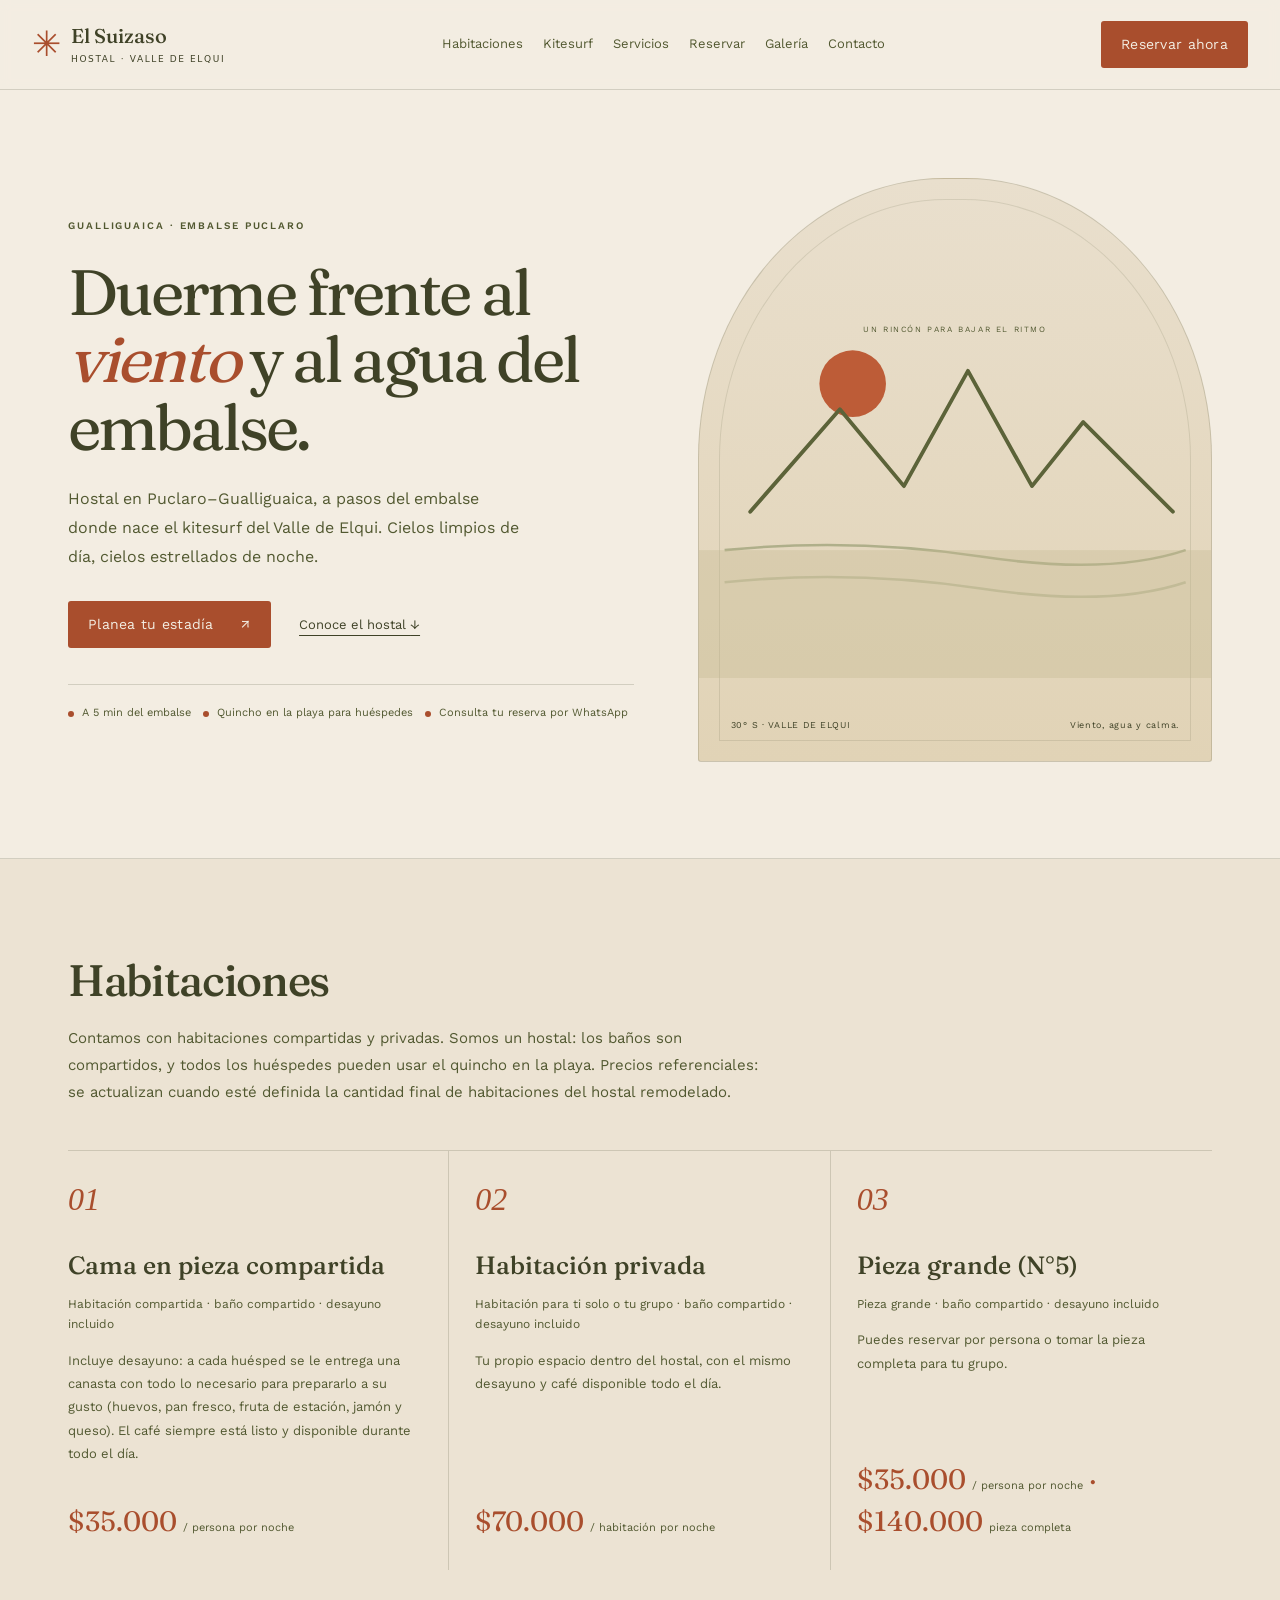
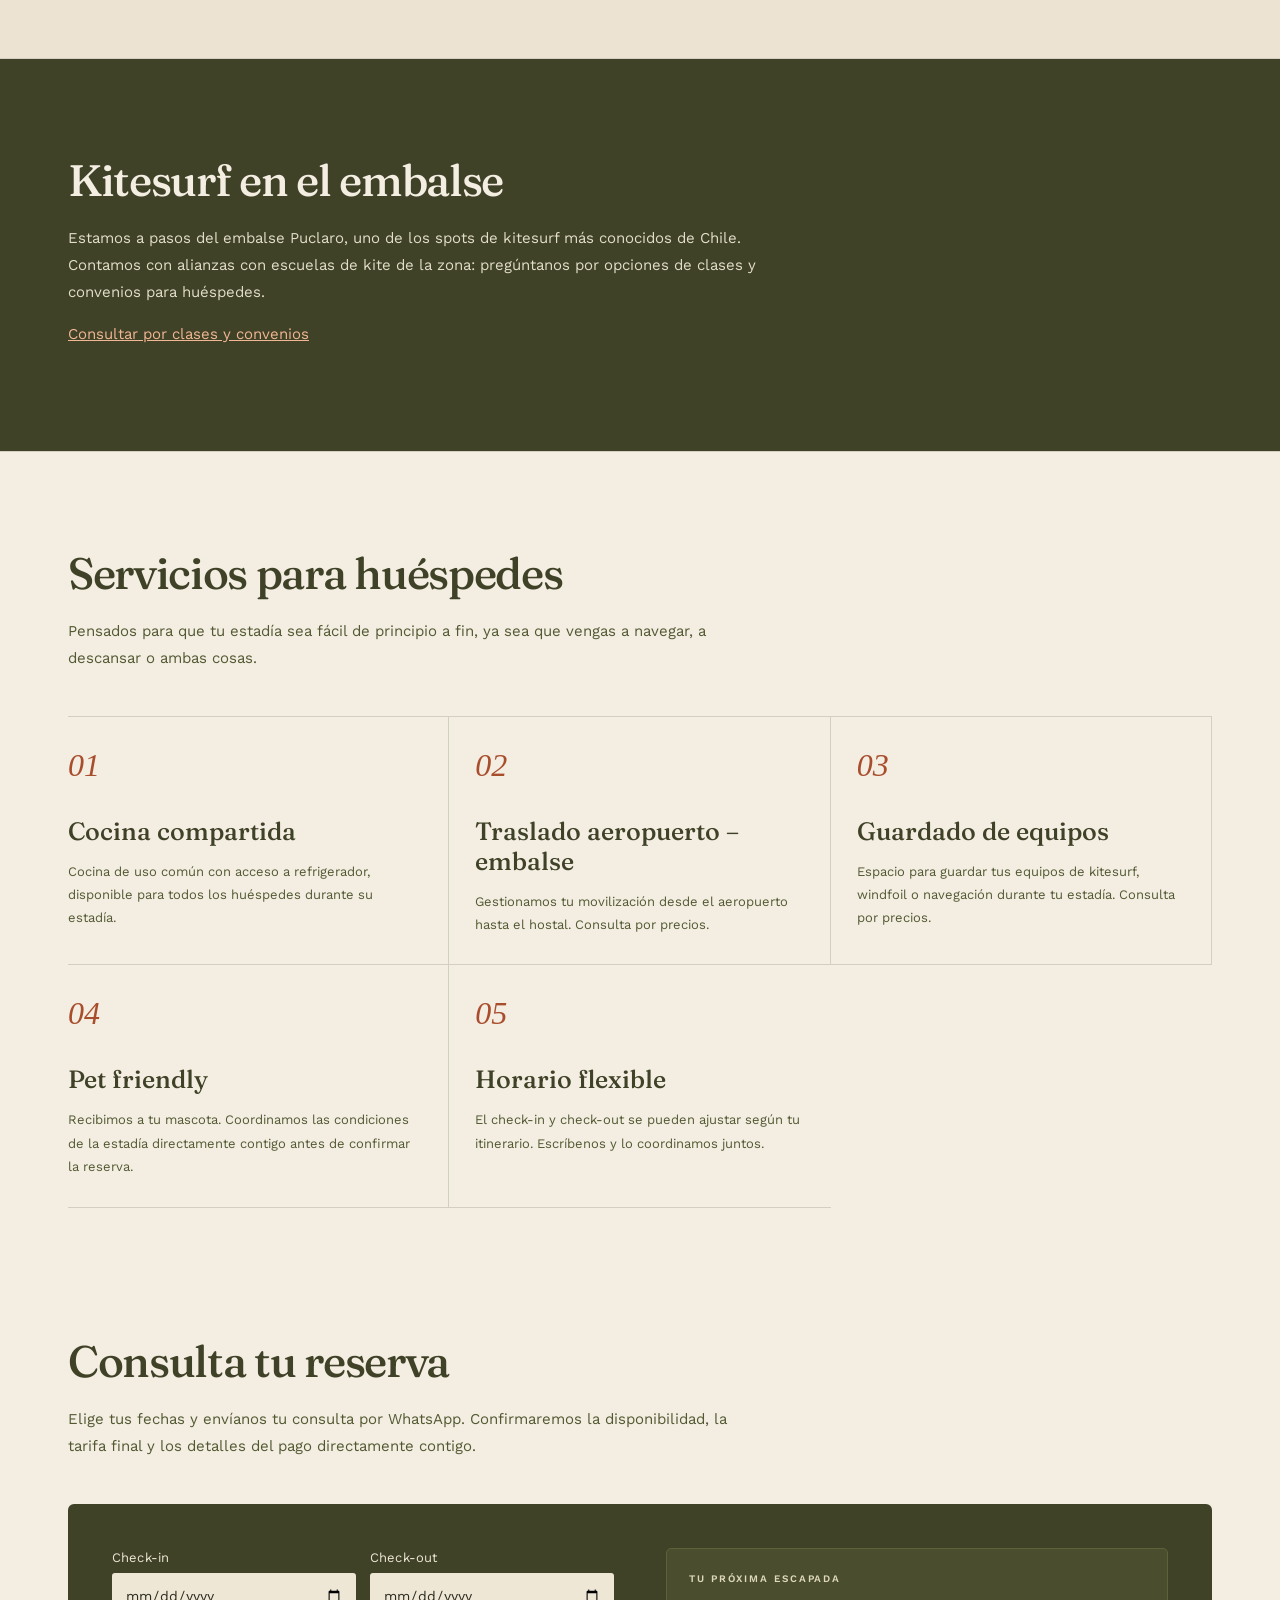
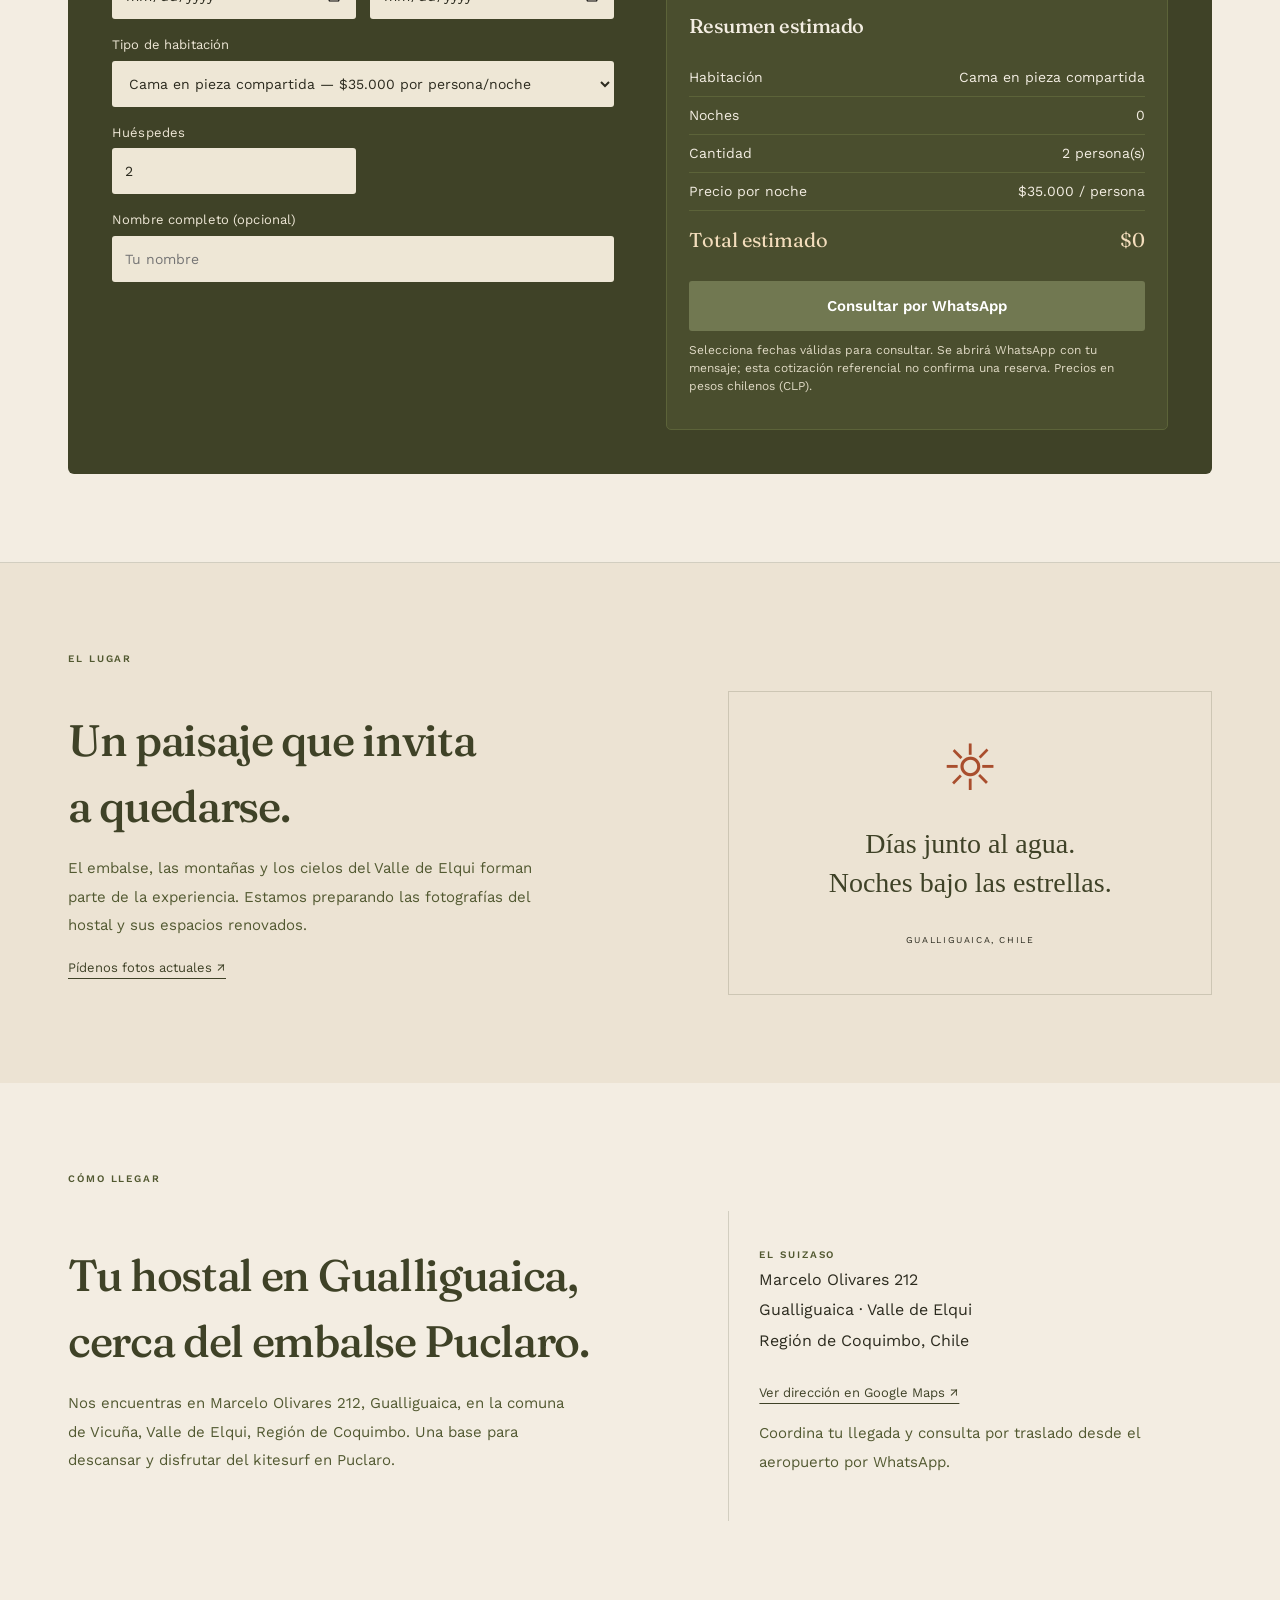
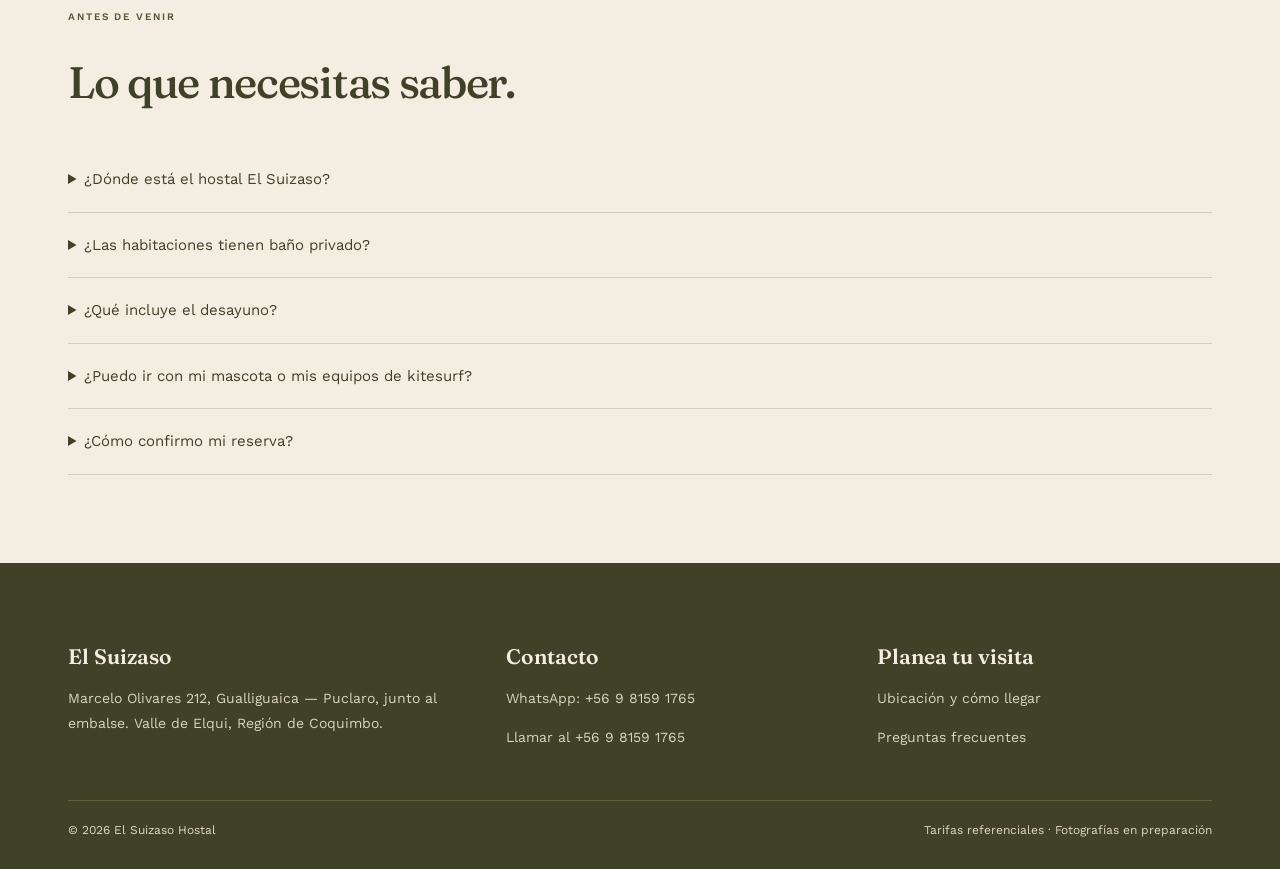
==== index.html @ 76dfd493 "Polish static hostel website with accessible motion, booking validation and local SEO" ====
<!DOCTYPE html>
<html lang="es">
<head>
<meta charset="UTF-8">
<meta name="viewport" content="width=device-width, initial-scale=1.0">
<title>Hostal en Gualliguaica, Puclaro · El Suizaso | Valle de Elqui</title>
<meta name="description" content="El Suizaso: hostal en Gualliguaica, cerca del embalse Puclaro, Valle de Elqui. Habitaciones privadas y compartidas, desayuno y consultas por WhatsApp.">
<meta name="theme-color" content="#3f4227">
<meta name="robots" content="index,follow,max-image-preview:large">
<meta property="og:type" content="website">
<meta property="og:locale" content="es_CL">
<meta property="og:site_name" content="El Suizaso">
<meta property="og:title" content="El Suizaso · Tu pausa junto al Puclaro">
<meta property="og:description" content="Hostal en Gualliguaica, Valle de Elqui. Descanso, desayuno y kitesurf cerca del embalse Puclaro.">
<meta name="twitter:card" content="summary">
<link rel="icon" type="image/svg+xml" href="assets/favicon.svg">
<link rel="preload" href="assets/fraunces-400.woff" as="font" type="font/woff" crossorigin>
<link rel="preload" href="assets/work-sans-400.woff" as="font" type="font/woff" crossorigin>
<link rel="stylesheet" href="assets/styles.css">
<script src="assets/main.js" defer></script>

<script type="application/ld+json">{"@context": "https://schema.org", "@type": "Hostel", "name": "El Suizaso", "description": "Hostal en Gualliguaica, cerca del embalse Puclaro, Valle de Elqui. Habitaciones privadas y compartidas con baños compartidos y desayuno incluido.", "telephone": "+56981591765", "address": {"@type": "PostalAddress", "streetAddress": "Marcelo Olivares 212", "addressLocality": "Gualliguaica, Vicuña", "addressRegion": "Coquimbo", "addressCountry": "CL"}, "petsAllowed": true, "url": "https://el-suizaso.vercel.app/", "@id": "https://el-suizaso.vercel.app/#hostal"}</script>

<!-- DOMAIN-SEO --><link rel="canonical" href="https://el-suizaso.vercel.app/"><meta property="og:url" content="https://el-suizaso.vercel.app/"><!-- /DOMAIN-SEO -->
</head>
<body>
<a class="skip-link" href="#contenido">Saltar al contenido</a>

<header>
  <div class="nav">
    <a class="brand" href="#inicio" aria-label="El Suizaso, inicio">
      <span class="brand-symbol" aria-hidden="true">✳</span><span class="display">El Suizaso<small>HOSTAL · VALLE DE ELQUI</small></span>
    </a>
    <button class="menu-toggle" type="button" aria-expanded="false" aria-controls="menu">Menú <span aria-hidden="true">☰</span></button>
    <nav class="navlinks" id="menu" aria-label="Navegación principal">
      <a href="#habitaciones">Habitaciones</a>
      <a href="#kitesurf">Kitesurf</a>
      <a href="#servicios">Servicios</a>
      <a href="#reservar">Reservar</a>
      <a href="#galeria">Galería</a>
      <a href="#contacto">Contacto</a>
    </nav>
    <a href="#reservar" class="nav-cta">Reservar ahora</a>
  </div>
</header>

<main id="contenido">
<section class="hero" id="inicio">
  <div class="wrap hero-grid">
    <div>
      <p class="eyebrow">GUALLIGUAICA · EMBALSE PUCLARO</p><h1>Duerme frente al <em>viento</em> y al agua del embalse.</h1>
      <p class="lede">Hostal en Puclaro–Gualliguaica, a pasos del embalse donde nace el kitesurf del Valle de Elqui. Cielos limpios de día, cielos estrellados de noche.</p>
      <div class="hero-actions"><a class="nav-cta" href="#reservar">Planea tu estadía <span aria-hidden="true">↗</span></a><a class="text-link" href="#habitaciones">Conoce el hostal <span aria-hidden="true">↓</span></a></div><div class="hero-badges">
        <div class="badge"><span class="dot"></span>A 5 min del embalse</div>
        <div class="badge"><span class="dot"></span>Quincho en la playa para huéspedes</div>
        <div class="badge"><span class="dot"></span>Consulta tu reserva por WhatsApp</div>
      </div>
    </div>
    <div class="hero-art"><span class="art-label">UN RINCÓN PARA BAJAR EL RITMO</span>
      <svg class="lakeSvg" viewBox="0 0 400 300" xmlns="http://www.w3.org/2000/svg" role="img" aria-label="Ilustración del paisaje montañoso y las aguas del embalse Puclaro">
        <circle cx="120" cy="70" r="26" fill="#bd5c37"/>
        <path d="M40 170 L110 90 L160 150 L210 60 L260 150 L300 100 L370 170" stroke="#5c6339" stroke-width="3" fill="none" stroke-linejoin="round" stroke-linecap="round"/>
        <path d="M20 200 Q120 190 220 205 T380 200" stroke="#8d9468" stroke-width="2" fill="none" opacity="0.6"/>
        <path d="M20 225 Q120 215 220 230 T380 225" stroke="#8d9468" stroke-width="2" fill="none" opacity="0.4"/>
        <rect x="0" y="200" width="400" height="100" fill="#c3b78f" opacity="0.35"/>
      </svg>
      <div class="landscape-caption"><span>30° S · VALLE DE ELQUI</span><span>Viento, agua y calma.</span></div>
    </div>
  </div>
</section>

<hr class="divider">

<section class="rooms" id="habitaciones">
  <div class="wrap">
    <div class="section-head">
      <h2>Habitaciones</h2>
      <p>Contamos con habitaciones compartidas y privadas. Somos un hostal: los baños son compartidos, y todos los huéspedes pueden usar el quincho en la playa. Precios referenciales: se actualizan cuando esté definida la cantidad final de habitaciones del hostal remodelado.</p>
    </div>
  </div>
  <div class="wrap"><div class="room-list">
    <div class="room-card">
      <div class="card-number" aria-hidden="true">01</div>
      <h3>Cama en pieza compartida</h3>
      <div class="room-meta">Habitación compartida · baño compartido · desayuno incluido</div>
      <p style="font-size:13px; color:var(--olive-2); margin:0;">Incluye desayuno: a cada huésped se le entrega una canasta con todo lo necesario para prepararlo a su gusto (huevos, pan fresco, fruta de estación, jamón y queso). El café siempre está listo y disponible durante todo el día.</p>
      <div class="room-price">$35.000 <span>/ persona por noche</span></div>
    </div>
    <div class="room-card">
      <div class="card-number" aria-hidden="true">02</div>
      <h3>Habitación privada</h3>
      <div class="room-meta">Habitación para ti solo o tu grupo · baño compartido · desayuno incluido</div>
      <p style="font-size:13px; color:var(--olive-2); margin:0;">Tu propio espacio dentro del hostal, con el mismo desayuno y café disponible todo el día.</p>
      <div class="room-price">$70.000 <span>/ habitación por noche</span></div>
    </div>
    <div class="room-card">
      <div class="card-number" aria-hidden="true">03</div>
      <h3>Pieza grande (N°5)</h3>
      <div class="room-meta">Pieza grande · baño compartido · desayuno incluido</div>
      <p style="font-size:13px; color:var(--olive-2); margin:0;">Puedes reservar por persona o tomar la pieza completa para tu grupo.</p>
      <div class="room-price">$35.000 <span>/ persona por noche</span> · $140.000 <span>pieza completa</span></div>
    </div>
  </div>
</div></section>

<hr class="divider">

<section id="kitesurf" style="background:var(--cream-2);">
  <div class="wrap">
    <div class="section-head">
      <h2>Kitesurf en el embalse</h2>
      <p>Estamos a pasos del embalse Puclaro, uno de los spots de kitesurf más conocidos de Chile. Contamos con alianzas con escuelas de kite de la zona: pregúntanos por opciones de clases y convenios para huéspedes.</p>
      <p><a href="https://wa.me/56981591765?text=Hola%2C%20quisiera%20consultar%20por%20clases%20de%20kite%20y%20convenios." target="_blank" rel="noopener" style="color:var(--terracotta); text-decoration:underline;">Consultar por clases y convenios</a></p>
    </div>
  </div>
</section>

<hr class="divider">

<section id="servicios">
  <div class="wrap">
    <div class="section-head">
      <h2>Servicios para huéspedes</h2>
      <p>Pensados para que tu estadía sea fácil de principio a fin, ya sea que vengas a navegar, a descansar o ambas cosas.</p>
    </div>
    <div class="room-list">
      <div class="room-card">
        <div class="card-number" aria-hidden="true">01</div>
        <h3>Cocina compartida</h3>
        <p style="font-size:13px; color:var(--olive-2); margin:0;">Cocina de uso común con acceso a refrigerador, disponible para todos los huéspedes durante su estadía.</p>
      </div>
      <div class="room-card">
        <div class="card-number" aria-hidden="true">02</div>
        <h3>Traslado aeropuerto – embalse</h3>
        <p style="font-size:13px; color:var(--olive-2); margin:0;">Gestionamos tu movilización desde el aeropuerto hasta el hostal. Consulta por precios.</p>
      </div>
      <div class="room-card">
        <div class="card-number" aria-hidden="true">03</div>
        <h3>Guardado de equipos</h3>
        <p style="font-size:13px; color:var(--olive-2); margin:0;">Espacio para guardar tus equipos de kitesurf, windfoil o navegación durante tu estadía. Consulta por precios.</p>
      </div>
      <div class="room-card">
        <div class="card-number" aria-hidden="true">04</div>
        <h3>Pet friendly</h3>
        <p style="font-size:13px; color:var(--olive-2); margin:0;">Recibimos a tu mascota. Coordinamos las condiciones de la estadía directamente contigo antes de confirmar la reserva.</p>
      </div>
      <div class="room-card">
        <div class="card-number" aria-hidden="true">05</div>
        <h3>Horario flexible</h3>
        <p style="font-size:13px; color:var(--olive-2); margin:0;">El check-in y check-out se pueden ajustar según tu itinerario. Escríbenos y lo coordinamos juntos.</p>
      </div>
    </div>
  </div>
</section>

<section class="booking" id="reservar">
  <div class="wrap">
    <div class="section-head">
      <h2>Consulta tu reserva</h2>
      <p>Elige tus fechas y envíanos tu consulta por WhatsApp. Confirmaremos la disponibilidad, la tarifa final y los detalles del pago directamente contigo.</p>
    </div>

    <noscript><p>Para usar el cotizador activa JavaScript, o <a href="https://wa.me/56981591765">consulta directamente por WhatsApp</a>.</p></noscript>
    <form class="booking-panel" id="booking-form">
      <div>
        <div class="field-row">
          <div class="field-group">
            <label for="checkin">Check-in</label>
            <input type="date" id="checkin" required>
          </div>
          <div class="field-group">
            <label for="checkout">Check-out</label>
            <input type="date" id="checkout" required>
          </div>
        </div>

        <div class="field-group">
          <label for="roomtype">Tipo de habitación</label>
          <select id="roomtype">
            <option value="35000" data-name="Cama en pieza compartida" data-mode="person">Cama en pieza compartida — $35.000 por persona/noche</option>
            <option value="70000" data-name="Habitación privada" data-mode="room" data-multi="true">Habitación privada — $70.000 por habitación/noche</option>
            <option value="35000" data-name="Pieza grande N°5 (por persona)" data-mode="person">Pieza grande N°5 — $35.000 por persona/noche</option>
            <option value="140000" data-name="Pieza grande N°5 (pieza completa)" data-mode="room">Pieza grande N°5 — $140.000 pieza completa/noche</option>
          </select>
        </div>

        <div class="field-row">
          <div class="field-group">
            <label for="guests">Huéspedes</label>
            <input type="number" id="guests" required step="1" max="100" min="1" value="2">
          </div>
          <div class="field-group" id="roomsWrap">
            <label for="rooms">N° de habitaciones</label>
            <input type="number" id="rooms" required step="1" max="100" min="1" value="1">
          </div>
        </div>

        <div class="field-group">
          <label for="name">Nombre completo (opcional)</label>
          <input type="text" id="name" autocomplete="name" maxlength="100" placeholder="Tu nombre">
        </div>
      </div>

      <div class="summary" id="summary"><p class="eyebrow">TU PRÓXIMA ESCAPADA</p>
        <div class="section-head" style="margin-bottom:18px;">
          <h2 style="font-size:20px;">Resumen estimado</h2>
        </div>
        <div class="summary-row"><span>Habitación</span><span id="sum-room">Doble</span></div>
        <div class="summary-row"><span>Noches</span><span id="sum-nights">0</span></div>
        <div class="summary-row"><span>Cantidad</span><span id="sum-rooms">1</span></div>
        <div class="summary-row"><span>Precio por noche</span><span id="sum-perNight">$35.000</span></div>
        <div class="summary-row total"><span>Total estimado</span><span id="sum-total" aria-live="polite" aria-atomic="true">$0</span></div>
        <button type="submit" class="btn-whatsapp" id="openWhatsapp" disabled>Consultar por WhatsApp</button>
        <p class="note-inline">Selecciona fechas válidas para consultar. Se abrirá WhatsApp con tu mensaje; esta cotización referencial no confirma una reserva. Precios en pesos chilenos (CLP).</p>
      </div>
    </form>
  </div>
</section>

<hr class="divider">

<section id="galeria" class="place-section"><div class="wrap"><p class="eyebrow">EL LUGAR</p><div class="place-layout"><div><h2>Un paisaje que invita<br>a quedarse.</h2><p>El embalse, las montañas y los cielos del Valle de Elqui forman parte de la experiencia. Estamos preparando las fotografías del hostal y sus espacios renovados.</p><a class="text-link" href="https://wa.me/56981591765?text=Hola%2C%20me%20gustar%C3%ADa%20ver%20fotos%20actuales%20del%20hostal." target="_blank" rel="noopener noreferrer">Pídenos fotos actuales ↗</a></div><div class="place-note"><span aria-hidden="true">☼</span><p>Días junto al agua.<br>Noches bajo las estrellas.</p><small>GUALLIGUAICA, CHILE</small></div></div></div></section>
<section id="ubicacion" class="location"><div class="wrap"><p class="eyebrow">CÓMO LLEGAR</p><div class="place-layout"><div><h2>Tu hostal en Gualliguaica,<br>cerca del embalse Puclaro.</h2><p>Nos encuentras en Marcelo Olivares 212, Gualliguaica, en la comuna de Vicuña, Valle de Elqui, Región de Coquimbo. Una base para descansar y disfrutar del kitesurf en Puclaro.</p></div><div class="address-card"><span class="eyebrow">EL SUIZASO</span><address>Marcelo Olivares 212<br>Gualliguaica · Valle de Elqui<br>Región de Coquimbo, Chile</address><a class="text-link" href="https://www.google.com/maps/search/?api=1&amp;query=Marcelo+Olivares+212+Gualliguaica+Chile" target="_blank" rel="noopener noreferrer">Ver dirección en Google Maps ↗</a><p>Coordina tu llegada y consulta por traslado desde el aeropuerto por WhatsApp.</p></div></div></div></section>
<section class="faq" id="preguntas"><div class="wrap"><p class="eyebrow">ANTES DE VENIR</p><h2>Lo que necesitas saber.</h2>
<details><summary>¿Dónde está el hostal El Suizaso?</summary><p>En Marcelo Olivares 212, Gualliguaica, cerca del embalse Puclaro, en el Valle de Elqui, Región de Coquimbo, Chile.</p></details>
<details><summary>¿Las habitaciones tienen baño privado?</summary><p>Los baños son compartidos para todas las habitaciones, incluidas las privadas. Puedes elegir una cama en habitación compartida, una habitación privada o la pieza grande para tu grupo.</p></details>
<details><summary>¿Qué incluye el desayuno?</summary><p>Una canasta con huevos, pan fresco, fruta de estación, jamón y queso para prepararlo a tu gusto. El café está disponible durante el día.</p></details>
<details><summary>¿Puedo ir con mi mascota o mis equipos de kitesurf?</summary><p>Recibimos mascotas previa coordinación. También hay espacio para guardar equipos; consulta condiciones y precios antes de confirmar.</p></details>
<details><summary>¿Cómo confirmo mi reserva?</summary><p>Envía tus fechas y el tipo de habitación por WhatsApp. Te confirmaremos disponibilidad, precio final y forma de pago. Los valores de esta página son referenciales.</p></details>
</div></section></main>
<footer id="contacto">
  <div class="wrap">
    <div class="footer-grid">
      <div>
        <h4>El Suizaso</h4>
        <p>Marcelo Olivares 212, Gualliguaica — Puclaro, junto al embalse. Valle de Elqui, Región de Coquimbo.</p>
      </div>
      <div>
        <h4>Contacto</h4>
        <p><a href="https://wa.me/56981591765" target="_blank" rel="noopener">WhatsApp: +56 9 8159 1765</a></p>
        <p><a href="tel:+56981591765">Llamar al +56 9 8159 1765</a></p>
      </div>
      <div>
        <h4>Planea tu visita</h4><p><a href="#ubicacion">Ubicación y cómo llegar</a></p><p><a href="#preguntas">Preguntas frecuentes</a></p>
      </div>
    </div>
    <div class="footer-bottom">
      <span>© 2026 El Suizaso Hostal</span>
      <span>Tarifas referenciales · Fotografías en preparación</span>
    </div>
  </div>
</footer>



</body>
</html>
---- assets/styles.css ----
@font-face{font-family:'Fraunces';font-style:normal;font-weight:400;font-display:swap;src:url('fraunces-400.woff') format('woff')}
@font-face{font-family:'Fraunces';font-style:normal;font-weight:500;font-display:swap;src:url('fraunces-500.woff') format('woff')}
@font-face{font-family:'Fraunces';font-style:normal;font-weight:600;font-display:swap;src:url('fraunces-600.woff') format('woff')}
@font-face{font-family:'Work Sans';font-style:normal;font-weight:400;font-display:swap;src:url('work-sans-400.woff') format('woff')}
@font-face{font-family:'Work Sans';font-style:normal;font-weight:500;font-display:swap;src:url('work-sans-500.woff') format('woff')}
@font-face{font-family:'Work Sans';font-style:normal;font-weight:600;font-display:swap;src:url('work-sans-600.woff') format('woff')}


  :root{
    --cream:#f3ede2;
    --cream-2:#ece3d3;
    --olive:#3f4227;
    --olive-2:#5c6339;
    --sage:#8d9468;
    --terracotta:#bd5c37;
    --terracotta-dark:#9c4a2b;
    --ink:#2c2b1f;
    --line: rgba(63,66,39,0.18);
  }

  *{box-sizing:border-box;}
  html{scroll-behavior:smooth;}
  body{
    margin:0;
    background:var(--cream);
    color:var(--ink);
    font-family:'Work Sans', sans-serif;
    line-height:1.5;
  }
  h1,h2,h3,.display{
    font-family:'Fraunces', serif;
    color:var(--olive);
    margin:0;
    font-weight:500;
  }
  a{color:inherit;}
  img{max-width:100%;display:block;}
  .wrap{max-width:1080px;margin:0 auto;padding:0 28px;}

  /* ---------- HEADER ---------- */
  header{
    position:sticky; top:0; z-index:50;
    background:rgba(243,237,226,0.92);
    backdrop-filter:blur(6px);
    border-bottom:1px solid var(--line);
  }
  .nav{
    display:flex; align-items:center; justify-content:space-between;
    padding:14px 28px; max-width:1080px; margin:0 auto;
  }
  .brand{display:flex; align-items:center; gap:10px; font-family:'Fraunces',serif; font-size:20px; color:var(--olive);}
  .brand img{height:38px; width:auto;}
  .navlinks{display:flex; gap:28px; font-size:15px;}
  .navlinks a{text-decoration:none; color:var(--olive-2); border-bottom:1px solid transparent; padding-bottom:2px; transition:border-color .2s;}
  .navlinks a:hover{border-color:var(--terracotta);}
  .nav-cta{
    background:var(--terracotta); color:var(--cream); padding:10px 18px;
    border-radius:3px; text-decoration:none; font-size:14px; letter-spacing:.02em;
    transition:background .2s;
  }
  .nav-cta:hover{background:var(--terracotta-dark);}
  @media (max-width:720px){ .navlinks{display:none;} }

  /* ---------- HERO ---------- */
  .hero{
    position:relative;
    padding:72px 0 90px;
    overflow:hidden;
  }
  .hero-grid{
    display:grid; grid-template-columns:1.1fr 0.9fr; gap:48px; align-items:center;
  }
  @media (max-width:840px){ .hero-grid{grid-template-columns:1fr;} }

  .hero h1{font-size:clamp(36px,5vw,58px); line-height:1.05; letter-spacing:-0.01em;}
  .hero .lede{margin-top:20px; font-size:17px; color:var(--olive-2); max-width:46ch;}
  .hero-badges{display:flex; gap:22px; margin-top:30px; flex-wrap:wrap;}
  .badge{display:flex; align-items:center; gap:8px; font-size:14px; color:var(--olive-2);}
  .badge .dot{width:6px;height:6px;background:var(--terracotta);border-radius:50%;flex-shrink:0;}

  .hero-art{
    position:relative; aspect-ratio:1/1; border-radius:6px; overflow:hidden;
    background: linear-gradient(180deg, var(--cream-2) 0%, #e2d6bd 55%, #cfc19f 100%);
    display:flex; align-items:center; justify-content:center;
  }
  .hero-art .placeholder-note{
    position:absolute; bottom:14px; left:14px; right:14px;
    font-size:12px; color:var(--olive); background:rgba(243,237,226,0.85);
    padding:8px 10px; border-radius:3px; border:1px dashed var(--line);
  }
  .lakeSvg{width:82%; height:auto;}

  /* ---------- SECTION HEADS ---------- */
  section{padding:80px 0;}
  .section-head{max-width:56ch; margin-bottom:44px;}
  .section-head h2{font-size:clamp(26px,3.4vw,36px);}
  .section-head p{margin-top:12px; color:var(--olive-2); font-size:16px;}
  .divider{
    height:1px; background:var(--line); border:0; margin:0;
  }

  /* ---------- ROOMS ---------- */
  .rooms{background:var(--cream-2);}
  .room-list{display:grid; grid-template-columns:repeat(3,1fr); gap:2px; background:var(--line); border:1px solid var(--line);}
  @media (max-width:820px){ .room-list{grid-template-columns:1fr;} }
  .room-card{background:var(--cream-2); padding:28px; display:flex; flex-direction:column; gap:14px;}
  .room-thumb{
    aspect-ratio:4/3; background:linear-gradient(135deg,#d9cba9,#c3b78f);
    border-radius:3px; display:flex; align-items:center; justify-content:center;
    color:var(--olive); font-size:13px; text-align:center; padding:10px;
  }
  .room-card h3{font-size:20px;}
  .room-meta{font-size:14px; color:var(--olive-2);}
  .room-price{font-family:'Fraunces',serif; font-size:24px; color:var(--terracotta); margin-top:auto;}
  .room-price span{font-family:'Work Sans',sans-serif; font-size:13px; color:var(--olive-2);}

  /* ---------- BOOKING ---------- */
  .booking{}
  .booking-panel{
    background:var(--olive); color:var(--cream); border-radius:6px; padding:44px;
    display:grid; grid-template-columns:1fr 1fr; gap:40px;
  }
  @media (max-width:820px){ .booking-panel{grid-template-columns:1fr; padding:30px;} }
  .booking-panel h2{color:var(--cream);}
  .booking-panel .section-head p{color:#d8d4c0;}

  .field-group{display:flex; flex-direction:column; gap:6px; margin-bottom:16px;}
  .field-group label{font-size:13px; color:#d8d4c0; letter-spacing:.01em;}
  .field-group input, .field-group select{
    background:#eee7d6; border:1px solid transparent; border-radius:3px;
    padding:11px 12px; font-family:'Work Sans',sans-serif; font-size:14px; color:var(--ink);
  }
  .field-group input:focus, .field-group select:focus{outline:2px solid var(--terracotta); outline-offset:1px;}
  .field-row{display:grid; grid-template-columns:1fr 1fr; gap:14px;}

  .summary{
    background:#4a4e2e; border-radius:5px; padding:22px; align-self:start;
    border:1px solid #5c6339;
  }
  .summary-row{display:flex; justify-content:space-between; font-size:14px; padding:8px 0; border-bottom:1px solid #5c6339;}
  .summary-row.total{font-family:'Fraunces',serif; font-size:20px; border-bottom:none; padding-top:14px; color:var(--terracotta);}
  .summary-row.total span:last-child{color:var(--terracotta);}

  .btn-primary{
    width:100%; background:var(--terracotta); color:var(--cream); border:none;
    padding:14px; border-radius:3px; font-size:15px; font-family:'Work Sans',sans-serif;
    cursor:pointer; margin-top:18px; transition:background .2s;
  }
  .btn-primary:hover{background:var(--terracotta-dark);}
  .btn-primary:disabled{background:#8d9574; cursor:not-allowed;}

  .note-inline{font-size:12px; color:#c9c4ab; margin-top:10px; line-height:1.5;}

  /* ---------- GALLERY ---------- */
  .gallery-grid{display:grid; grid-template-columns:repeat(4,1fr); gap:10px;}
  @media (max-width:720px){ .gallery-grid{grid-template-columns:repeat(2,1fr);} }
  .gallery-item{
    aspect-ratio:1; background:linear-gradient(160deg,#e2d6bd,#c3b78f);
    border-radius:3px; display:flex; align-items:center; justify-content:center;
    font-size:12px; color:var(--olive-2); text-align:center; padding:8px;
  }

  /* ---------- FOOTER ---------- */
  footer{background:var(--olive); color:var(--cream); padding:50px 0 30px;}
  .footer-grid{display:grid; grid-template-columns:1.2fr 1fr 1fr; gap:36px; margin-bottom:36px;}
  @media (max-width:720px){ .footer-grid{grid-template-columns:1fr;} }
  footer h4{font-family:'Fraunces',serif; font-size:16px; margin-bottom:14px; color:var(--cream);}
  footer p, footer a{color:#d8d4c0; font-size:14px; text-decoration:none;}
  footer a:hover{color:var(--terracotta);}
  .footer-bottom{border-top:1px solid #5c6339; padding-top:20px; font-size:12px; color:#a9a389; display:flex; justify-content:space-between; flex-wrap:wrap; gap:8px;}

  .visually-hidden{position:absolute; width:1px; height:1px; overflow:hidden; clip:rect(0 0 0 0);}

  .btn-whatsapp{
    width:100%; background:#3f4227; color:var(--cream); border:none;
    padding:14px; border-radius:3px; font-size:15px; font-family:'Work Sans',sans-serif;
    cursor:pointer; margin-top:18px; transition:background .2s;
    display:flex; align-items:center; justify-content:center; gap:8px;
  }
  .btn-whatsapp:hover{background:#5c6339;}
  .btn-whatsapp:disabled{background:#8d9574; cursor:not-allowed;}

/* Editorial refinement: same palette, no runtime or animation library. */
:root{--olive-2:#525931;--terracotta:#a94e2d}
body{font-family:'Work Sans',system-ui,sans-serif;-webkit-font-smoothing:antialiased}h1,h2,h3,.display,.brand{font-family:'Fraunces',Georgia,serif}.wrap{max-width:1200px}.nav{max-width:1320px;gap:24px;padding:18px 32px}.brand{text-decoration:none;flex-shrink:0}.brand small{display:block;font:9px/1.8 system-ui,sans-serif;letter-spacing:.18em}.brand-symbol{font-size:35px;color:var(--terracotta)}.navlinks{gap:20px;font-size:13px}.navlinks a{padding:8px 0}.nav-cta{display:inline-flex;gap:26px;align-items:center;justify-content:center;padding:13px 20px}.hero{padding:88px 0 96px}.hero-grid{grid-template-columns:1.1fr 1fr;gap:64px}.eyebrow{font:600 10px/1.6 'Work Sans',system-ui,sans-serif;letter-spacing:.19em;color:var(--olive-2);margin:0 0 24px}.hero h1{font-size:clamp(44px,5vw,68px);line-height:1.06;letter-spacing:-.045em;font-weight:400}.hero h1 em{font-weight:400;color:var(--terracotta)}.hero .lede{font-size:16px;line-height:1.8;margin-top:24px}.hero-actions{display:flex;gap:28px;align-items:center;margin-top:30px;flex-wrap:wrap}.text-link{font-size:13px;text-underline-offset:6px;color:var(--olive)}.hero-badges{gap:12px;margin-top:36px;border-top:1px solid var(--line);padding-top:20px}.badge{font-size:11px}.hero-art{border-radius:48% 48% 3px 3px;aspect-ratio: .88;isolation:isolate;border:1px solid var(--line);background:linear-gradient(180deg,#e9dfcd,#e1d3b6)}.hero-art:before{content:'';position:absolute;inset:20px;border:1px solid #3f42271f;border-radius:48% 48% 0 0;z-index:-1}.lakeSvg{width:100%;transform:translateY(16px)}.art-label{position:absolute;top:25%;font-size:8px;letter-spacing:.2em;color:var(--olive-2)}.landscape-caption{position:absolute;bottom:28px;left:32px;right:32px;display:flex;justify-content:space-between;gap:12px;font-size:9px;letter-spacing:.08em;color:var(--olive)}section{padding:88px 0;scroll-margin-top:88px}.section-head{max-width:70ch}.section-head h2,.place-layout h2,.faq h2{font-size:clamp(30px,3.5vw,44px);letter-spacing:-.03em}.section-head p{line-height:1.8;font-size:15px}.room-list{gap:0;background:transparent;border:0;border-top:1px solid var(--line)}.room-card{padding:28px 26px;border-right:1px solid var(--line);background:transparent}.room-card:first-child{padding-left:0}.room-card:last-child{border-right:0}.card-number{font:italic 32px Georgia,serif;color:var(--terracotta);padding:2px 0 18px}.room-card h3{font-size:25px;line-height:1.2}.room-meta{font-size:12px;line-height:1.7}.room-price{font-size:28px;margin-top:auto;padding-top:20px}.room-price span{font-size:11px}.room-card p{line-height:1.8}#kitesurf{position:relative;background:var(--olive)!important;color:var(--cream)}#kitesurf h2{color:var(--cream)}#kitesurf .section-head{max-width:75ch;margin:0}#kitesurf .section-head p{color:#e3ddca}#kitesurf a{color:#f1b693!important}#servicios .room-list{grid-template-columns:repeat(3,1fr)}#servicios .room-card{border-bottom:1px solid var(--line)}.booking{padding-top:32px}.booking-panel{padding:44px;gap:52px}.booking-panel .eyebrow{color:#dfd8bd}.summary{min-width:0}.summary-row{gap:18px;align-items:baseline}.summary-row>span:last-child{text-align:right;max-width:65%;overflow-wrap:anywhere}.summary-row.total,.summary-row.total span:last-child{color:#f3ddbc}.btn-whatsapp{background:#eee7d6;color:var(--olive);font-weight:600;min-height:50px}.btn-whatsapp:hover{background:#fff7e7}.btn-whatsapp:disabled{background:#717851;color:#fff}.field-group input,.field-group select{min-width:0;width:100%;min-height:46px}.field-group label{color:#eee7d6}.note-inline{color:#e0dac5}.place-section{background:var(--cream-2)}.place-layout{display:grid;grid-template-columns:1.2fr 1fr;gap:80px;align-items:center}.place-layout p{font-size:15px;line-height:1.9;color:var(--olive-2);max-width:56ch}.place-note{border:1px solid var(--line);padding:44px;text-align:center}.place-note>span{font-size:64px;line-height:1;color:var(--terracotta)}.place-note p{font:28px/1.4 Georgia,serif;color:var(--olive);margin:24px 0}.place-note small{font-size:9px;letter-spacing:.18em}.address-card{padding:30px;border-left:1px solid var(--line)}address{font-style:normal;line-height:1.9;margin-bottom:24px}.faq{padding-top:0}.faq h2{margin-bottom:32px}details{border-bottom:1px solid var(--line);padding:21px 0}summary{cursor:pointer;font-size:15px;color:var(--olive);padding-right:20px}details p{font-size:14px;line-height:1.8;max-width:75ch;color:var(--olive-2)}footer h4{font-size:21px}footer p{line-height:1.8}.footer-bottom{color:#ddd7c4}.skip-link{position:fixed;left:12px;top:12px;transform:translateY(-180%);padding:12px;background:var(--cream);z-index:100}.skip-link:focus{transform:translateY(0)}:focus-visible{outline:2px solid var(--terracotta);outline-offset:5px}.menu-toggle{display:none;border:1px solid var(--line);background:transparent;padding:10px;color:var(--olive);font:inherit;font-size:12px}a,button{touch-action:manipulation}.nav-cta,.room-card,.text-link{transition:background .2s,transform .25s}.nav-cta:hover{transform:translateY(-2px)}.room-card:hover{background:#3f422705}.reveal-ready{opacity:0;transform:translateY(18px);transition:opacity .7s ease,transform .7s ease}.reveal-ready.is-visible{opacity:1;transform:none}
@media(min-width:821px){#servicios .room-card:nth-child(4){padding-left:0}}@media(max-width:1100px){.navlinks{gap:13px;font-size:12px}.nav{padding:14px 24px;gap:16px}.hero-grid{gap:32px}.hero h1{font-size:52px}}@media(max-width:900px){.navlinks{display:none}.menu-toggle{display:block;margin-left:auto}.navlinks.is-open{display:flex;position:absolute;top:100%;left:0;right:0;background:var(--cream);padding:20px 28px;flex-wrap:wrap;box-shadow:0 12px 18px #3f422710;border-bottom:1px solid var(--line);gap:12px 24px}.navlinks a{font-size:14px;min-height:44px}.hero-grid{grid-template-columns:1fr 1fr}.hero h1{font-size:44px}.hero-badges{display:grid}.place-layout{gap:32px}}@media(max-width:820px){.room-card{border-right:0;border-bottom:1px solid var(--line);padding:28px 0}.room-card:last-child{border-bottom:0}.booking-panel{gap:24px}#servicios .room-list{grid-template-columns:1fr 1fr}#servicios .room-card{padding:24px 18px}.room-price{padding-top:10px}.summary-row{font-size:13px}}@media(max-width:620px){.wrap{padding:0 22px}.nav{padding:12px 18px;gap:12px}.brand{gap:6px;font-size:21px}.brand-symbol{font-size:28px}.brand small{font-size:7px}.nav>.nav-cta{display:none}.hero{padding:44px 0 54px}.hero-grid,.place-layout{grid-template-columns:1fr;gap:38px}.hero h1{font-size:clamp(42px,11vw,62px)}.hero-art{max-width:400px;width:100%;margin:0 auto;aspect-ratio:1.08}.art-label{top:21%}.hero-badges{gap:10px}.hero .lede{font-size:15px}.landscape-caption{left:24px;right:24px;bottom:22px;font-size:8px}.hero-actions{gap:22px}.eyebrow{font-size:9px;margin-bottom:18px}section{padding:56px 0;scroll-margin-top:76px}.section-head{margin-bottom:28px}#servicios .room-list{grid-template-columns:1fr}#servicios .room-card{padding:24px 0}.booking-panel{padding:24px 18px}.field-row{gap:10px}.field-group select{font-size:12px}.summary{padding:18px 14px}.summary-row.total{font-size:19px}.place-note{padding:28px}.address-card{padding:24px 0;border-left:0;border-top:1px solid var(--line)}.footer-grid{gap:18px}.faq{padding-top:24px}}
@media(prefers-reduced-motion:reduce){html{scroll-behavior:auto}*,*:before,*:after{animation:none!important;transition:none!important}.reveal-ready{opacity:1;transform:none}}
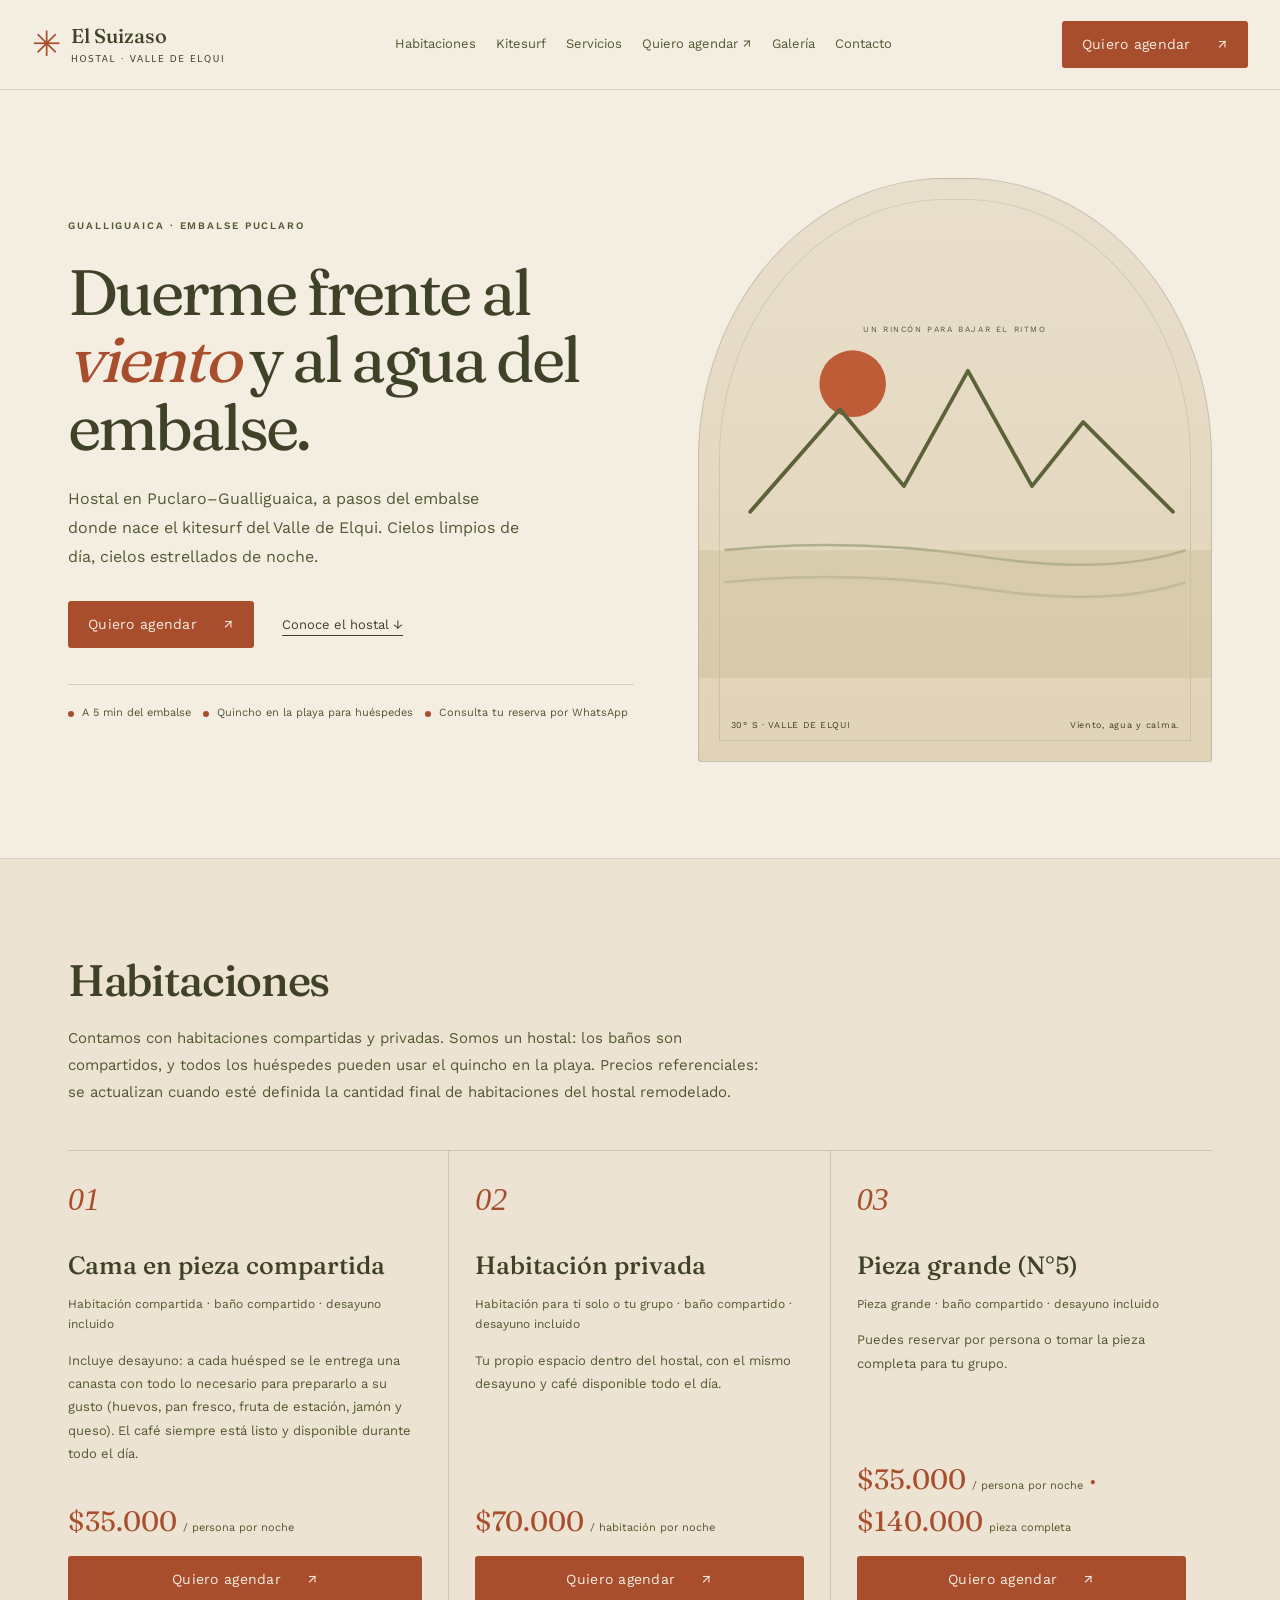
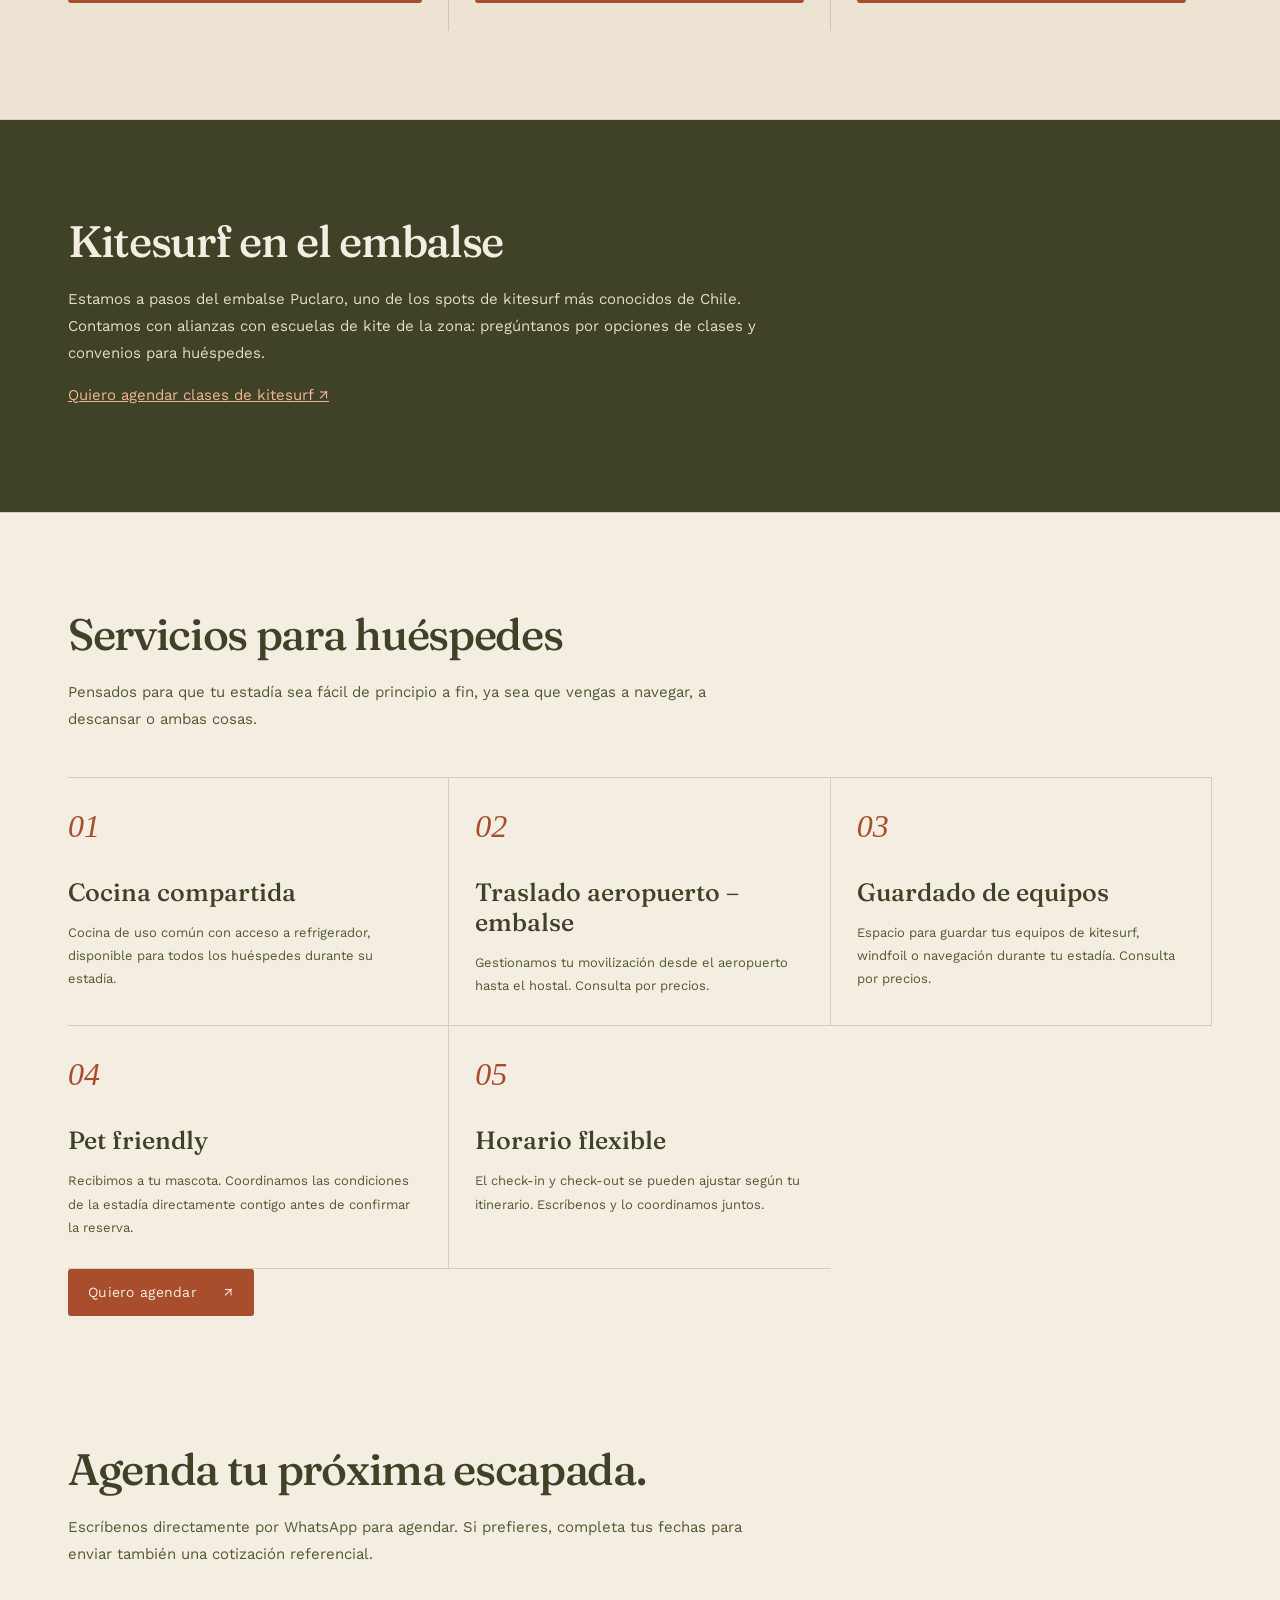
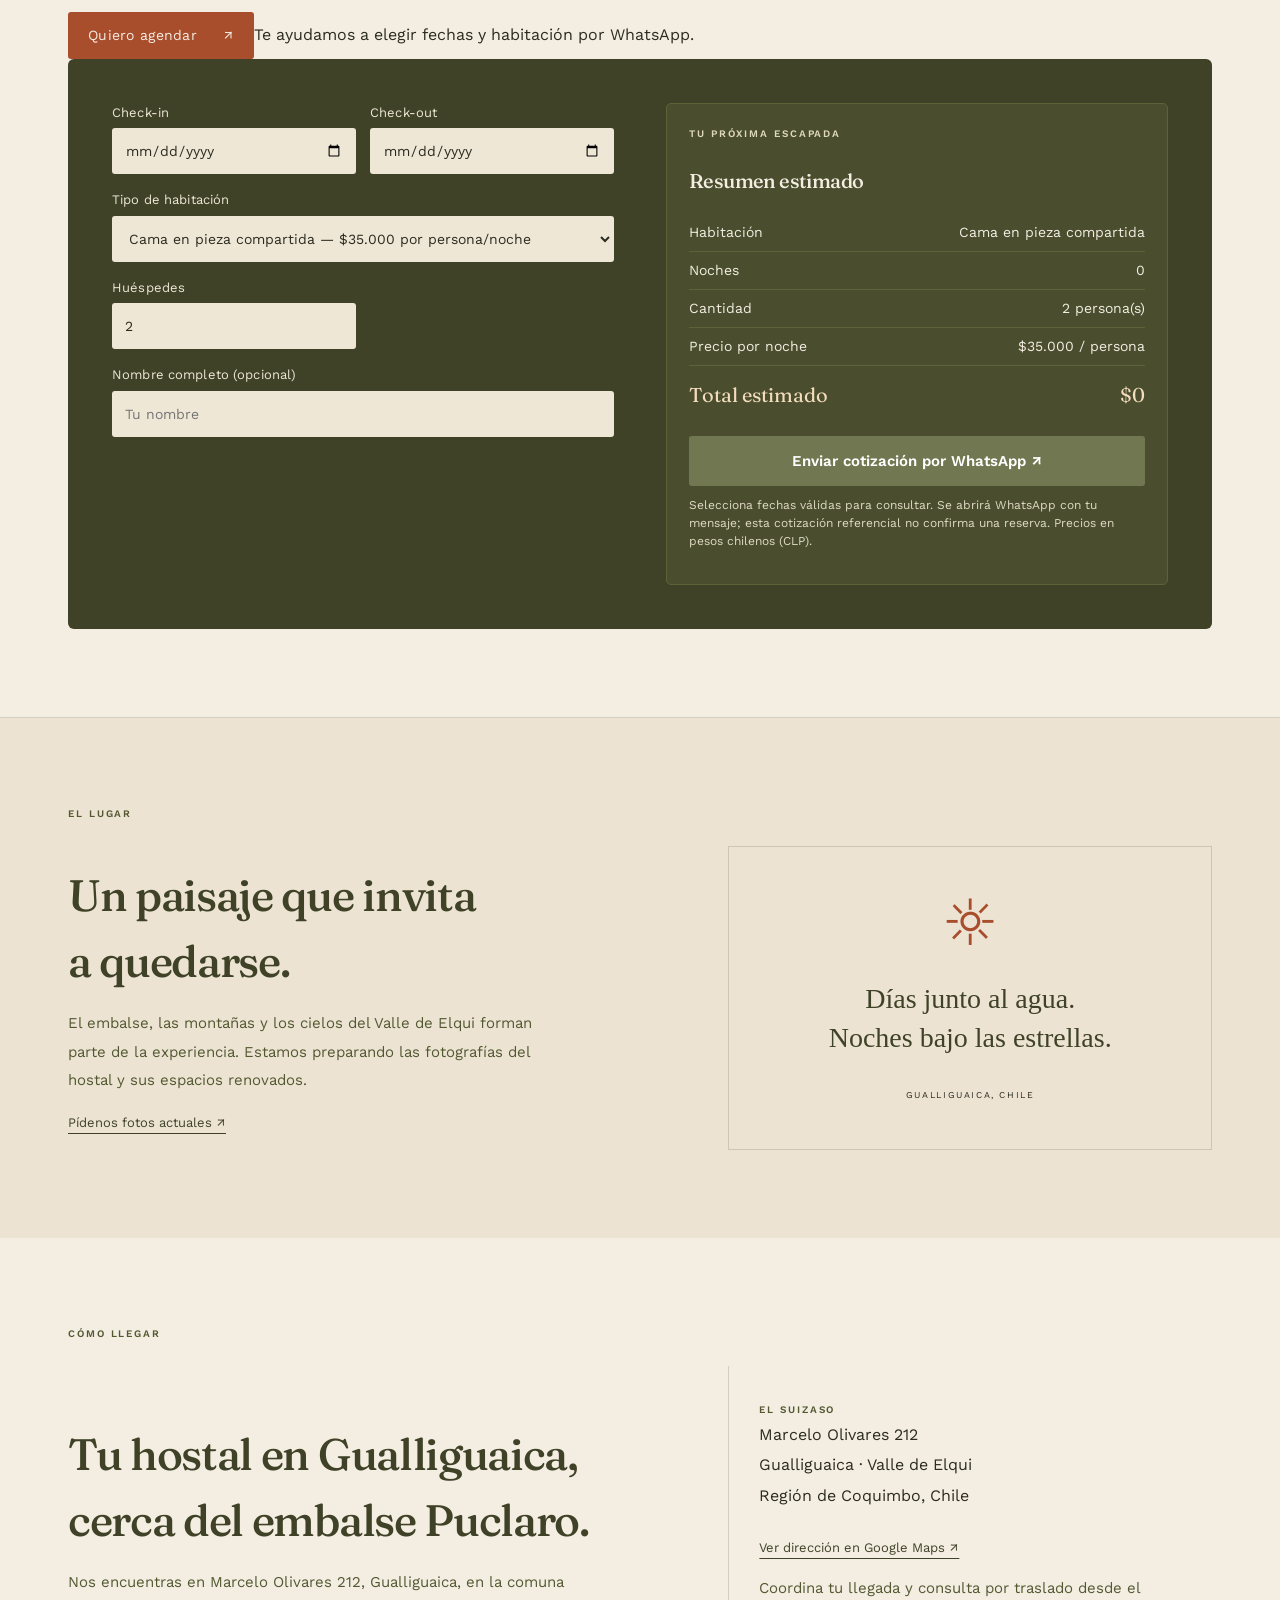
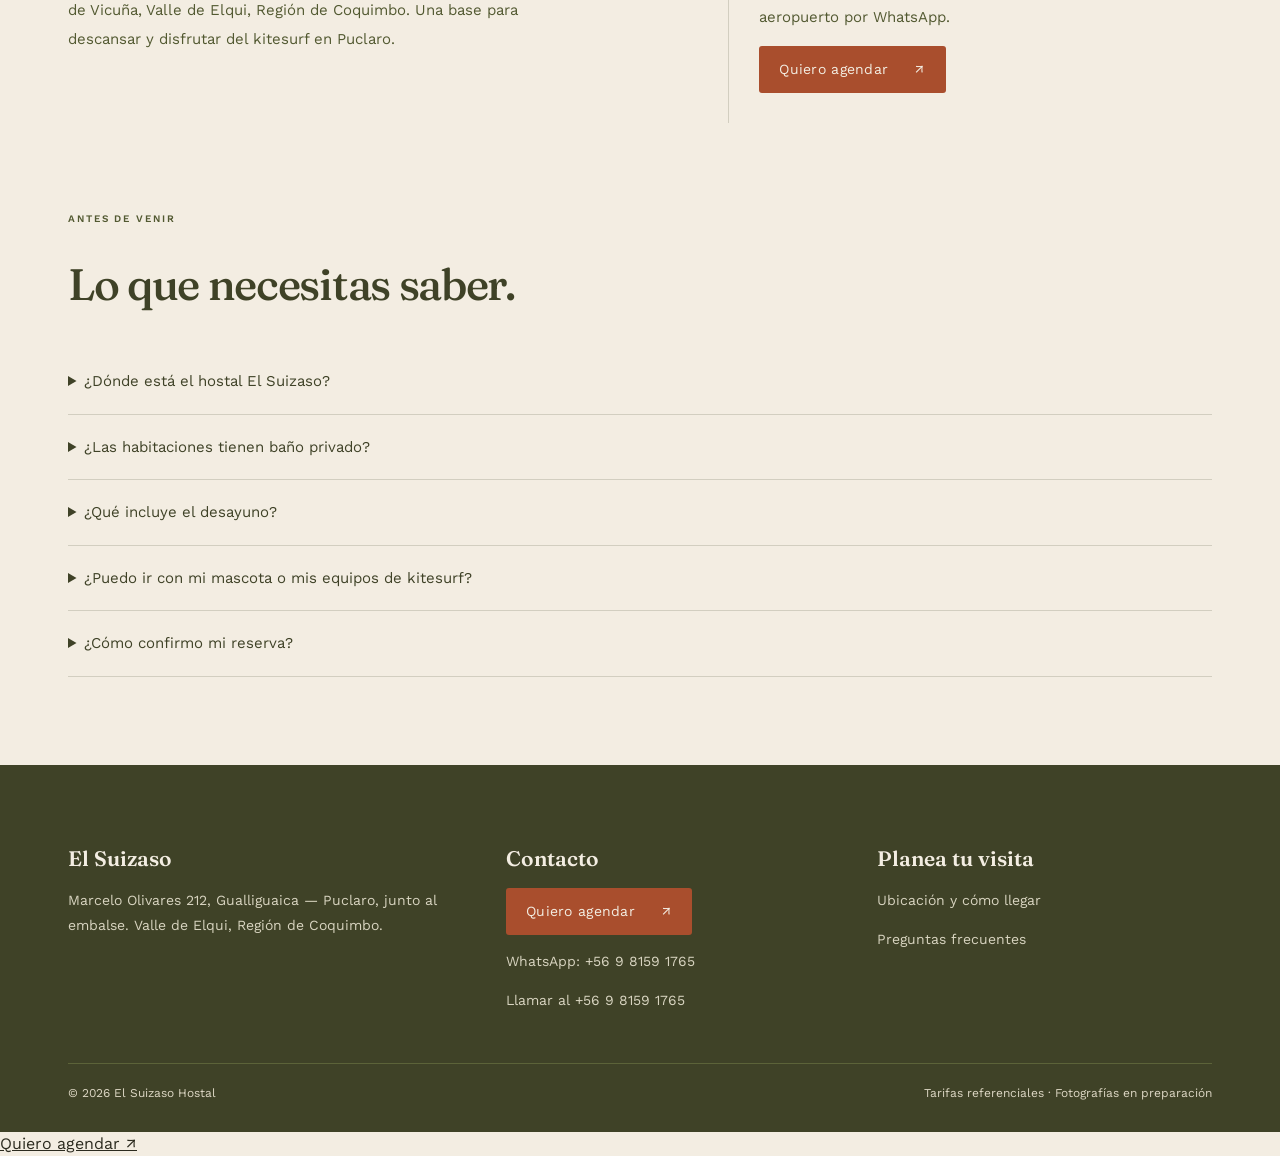
==== commit 0746715c: "Route scheduling actions directly to WhatsApp and add more booking buttons" ====
--- a/index.html
+++ b/index.html
@@ -36,11 +36,11 @@
       <a href="#habitaciones">Habitaciones</a>
       <a href="#kitesurf">Kitesurf</a>
       <a href="#servicios">Servicios</a>
-      <a href="#reservar">Reservar</a>
+      <a class="schedule-nav" href="https://wa.me/56981591765?text=Hola%2C%20quiero%20agendar%20una%20estad%C3%ADa%20en%20El%20Suizaso." target="_blank" rel="noopener noreferrer">Quiero agendar <span aria-hidden="true">↗</span></a>
       <a href="#galeria">Galería</a>
       <a href="#contacto">Contacto</a>
     </nav>
-    <a href="#reservar" class="nav-cta">Reservar ahora</a>
+    <a class="nav-cta schedule-cta" href="https://wa.me/56981591765?text=Hola%2C%20quiero%20agendar%20una%20estad%C3%ADa%20en%20El%20Suizaso." target="_blank" rel="noopener noreferrer">Quiero agendar <span aria-hidden="true">↗</span></a>
   </div>
 </header>
 
@@ -50,7 +50,7 @@
     <div>
       <p class="eyebrow">GUALLIGUAICA · EMBALSE PUCLARO</p><h1>Duerme frente al <em>viento</em> y al agua del embalse.</h1>
       <p class="lede">Hostal en Puclaro–Gualliguaica, a pasos del embalse donde nace el kitesurf del Valle de Elqui. Cielos limpios de día, cielos estrellados de noche.</p>
-      <div class="hero-actions"><a class="nav-cta" href="#reservar">Planea tu estadía <span aria-hidden="true">↗</span></a><a class="text-link" href="#habitaciones">Conoce el hostal <span aria-hidden="true">↓</span></a></div><div class="hero-badges">
+      <div class="hero-actions"><a class="nav-cta schedule-cta" href="https://wa.me/56981591765?text=Hola%2C%20quiero%20agendar%20una%20estad%C3%ADa%20en%20El%20Suizaso." target="_blank" rel="noopener noreferrer">Quiero agendar <span aria-hidden="true">↗</span></a><a class="text-link" href="#habitaciones">Conoce el hostal <span aria-hidden="true">↓</span></a></div><div class="hero-badges">
         <div class="badge"><span class="dot"></span>A 5 min del embalse</div>
         <div class="badge"><span class="dot"></span>Quincho en la playa para huéspedes</div>
         <div class="badge"><span class="dot"></span>Consulta tu reserva por WhatsApp</div>
@@ -84,21 +84,21 @@
       <h3>Cama en pieza compartida</h3>
       <div class="room-meta">Habitación compartida · baño compartido · desayuno incluido</div>
       <p style="font-size:13px; color:var(--olive-2); margin:0;">Incluye desayuno: a cada huésped se le entrega una canasta con todo lo necesario para prepararlo a su gusto (huevos, pan fresco, fruta de estación, jamón y queso). El café siempre está listo y disponible durante todo el día.</p>
-      <div class="room-price">$35.000 <span>/ persona por noche</span></div>
+      <div class="room-price">$35.000 <span>/ persona por noche</span></div><a class="nav-cta schedule-cta room-cta" href="https://wa.me/56981591765?text=Hola%2C%20quiero%20agendar%20una%20cama%20en%20pieza%20compartida%20en%20El%20Suizaso.%20%C2%BFMe%20indican%20disponibilidad%3F" target="_blank" rel="noopener noreferrer">Quiero agendar <span aria-hidden="true">↗</span></a>
     </div>
     <div class="room-card">
       <div class="card-number" aria-hidden="true">02</div>
       <h3>Habitación privada</h3>
       <div class="room-meta">Habitación para ti solo o tu grupo · baño compartido · desayuno incluido</div>
       <p style="font-size:13px; color:var(--olive-2); margin:0;">Tu propio espacio dentro del hostal, con el mismo desayuno y café disponible todo el día.</p>
-      <div class="room-price">$70.000 <span>/ habitación por noche</span></div>
+      <div class="room-price">$70.000 <span>/ habitación por noche</span></div><a class="nav-cta schedule-cta room-cta" href="https://wa.me/56981591765?text=Hola%2C%20quiero%20agendar%20una%20habitaci%C3%B3n%20privada%20en%20El%20Suizaso.%20%C2%BFMe%20indican%20disponibilidad%3F" target="_blank" rel="noopener noreferrer">Quiero agendar <span aria-hidden="true">↗</span></a>
     </div>
     <div class="room-card">
       <div class="card-number" aria-hidden="true">03</div>
       <h3>Pieza grande (N°5)</h3>
       <div class="room-meta">Pieza grande · baño compartido · desayuno incluido</div>
       <p style="font-size:13px; color:var(--olive-2); margin:0;">Puedes reservar por persona o tomar la pieza completa para tu grupo.</p>
-      <div class="room-price">$35.000 <span>/ persona por noche</span> · $140.000 <span>pieza completa</span></div>
+      <div class="room-price">$35.000 <span>/ persona por noche</span> · $140.000 <span>pieza completa</span></div><a class="nav-cta schedule-cta room-cta" href="https://wa.me/56981591765?text=Hola%2C%20quiero%20agendar%20la%20pieza%20grande%20N%C2%B05%20en%20El%20Suizaso.%20%C2%BFMe%20indican%20disponibilidad%3F" target="_blank" rel="noopener noreferrer">Quiero agendar <span aria-hidden="true">↗</span></a>
     </div>
   </div>
 </div></section>
@@ -110,7 +110,7 @@
     <div class="section-head">
       <h2>Kitesurf en el embalse</h2>
       <p>Estamos a pasos del embalse Puclaro, uno de los spots de kitesurf más conocidos de Chile. Contamos con alianzas con escuelas de kite de la zona: pregúntanos por opciones de clases y convenios para huéspedes.</p>
-      <p><a href="https://wa.me/56981591765?text=Hola%2C%20quisiera%20consultar%20por%20clases%20de%20kite%20y%20convenios." target="_blank" rel="noopener" style="color:var(--terracotta); text-decoration:underline;">Consultar por clases y convenios</a></p>
+      <p><a href="https://wa.me/56981591765?text=Hola%2C%20quisiera%20consultar%20por%20clases%20de%20kite%20y%20convenios." target="_blank" rel="noopener" style="color:var(--terracotta); text-decoration:underline;">Quiero agendar clases de kitesurf ↗</a></p>
     </div>
   </div>
 </section>
@@ -151,15 +151,16 @@
       </div>
     </div>
   </div>
-</section>
+<div class="wrap section-cta"><a class="nav-cta schedule-cta" href="https://wa.me/56981591765?text=Hola%2C%20quiero%20agendar%20una%20estad%C3%ADa%20en%20El%20Suizaso." target="_blank" rel="noopener noreferrer">Quiero agendar <span aria-hidden="true">↗</span></a></div></section>
 
 <section class="booking" id="reservar">
   <div class="wrap">
     <div class="section-head">
-      <h2>Consulta tu reserva</h2>
-      <p>Elige tus fechas y envíanos tu consulta por WhatsApp. Confirmaremos la disponibilidad, la tarifa final y los detalles del pago directamente contigo.</p>
-    </div>
-
+      <h2>Agenda tu próxima escapada.</h2>
+      <p>Escríbenos directamente por WhatsApp para agendar. Si prefieres, completa tus fechas para enviar también una cotización referencial.</p>
+    </div>
+
+    <div class="booking-direct"><a class="nav-cta schedule-cta" href="https://wa.me/56981591765?text=Hola%2C%20quiero%20agendar%20una%20estad%C3%ADa%20en%20El%20Suizaso." target="_blank" rel="noopener noreferrer">Quiero agendar <span aria-hidden="true">↗</span></a><span>Te ayudamos a elegir fechas y habitación por WhatsApp.</span></div>
     <noscript><p>Para usar el cotizador activa JavaScript, o <a href="https://wa.me/56981591765">consulta directamente por WhatsApp</a>.</p></noscript>
     <form class="booking-panel" id="booking-form">
       <div>
@@ -210,7 +211,7 @@
         <div class="summary-row"><span>Cantidad</span><span id="sum-rooms">1</span></div>
         <div class="summary-row"><span>Precio por noche</span><span id="sum-perNight">$35.000</span></div>
         <div class="summary-row total"><span>Total estimado</span><span id="sum-total" aria-live="polite" aria-atomic="true">$0</span></div>
-        <button type="submit" class="btn-whatsapp" id="openWhatsapp" disabled>Consultar por WhatsApp</button>
+        <button type="submit" class="btn-whatsapp" id="openWhatsapp" disabled>Enviar cotización por WhatsApp ↗</button>
         <p class="note-inline">Selecciona fechas válidas para consultar. Se abrirá WhatsApp con tu mensaje; esta cotización referencial no confirma una reserva. Precios en pesos chilenos (CLP).</p>
       </div>
     </form>
@@ -220,7 +221,7 @@
 <hr class="divider">
 
 <section id="galeria" class="place-section"><div class="wrap"><p class="eyebrow">EL LUGAR</p><div class="place-layout"><div><h2>Un paisaje que invita<br>a quedarse.</h2><p>El embalse, las montañas y los cielos del Valle de Elqui forman parte de la experiencia. Estamos preparando las fotografías del hostal y sus espacios renovados.</p><a class="text-link" href="https://wa.me/56981591765?text=Hola%2C%20me%20gustar%C3%ADa%20ver%20fotos%20actuales%20del%20hostal." target="_blank" rel="noopener noreferrer">Pídenos fotos actuales ↗</a></div><div class="place-note"><span aria-hidden="true">☼</span><p>Días junto al agua.<br>Noches bajo las estrellas.</p><small>GUALLIGUAICA, CHILE</small></div></div></div></section>
-<section id="ubicacion" class="location"><div class="wrap"><p class="eyebrow">CÓMO LLEGAR</p><div class="place-layout"><div><h2>Tu hostal en Gualliguaica,<br>cerca del embalse Puclaro.</h2><p>Nos encuentras en Marcelo Olivares 212, Gualliguaica, en la comuna de Vicuña, Valle de Elqui, Región de Coquimbo. Una base para descansar y disfrutar del kitesurf en Puclaro.</p></div><div class="address-card"><span class="eyebrow">EL SUIZASO</span><address>Marcelo Olivares 212<br>Gualliguaica · Valle de Elqui<br>Región de Coquimbo, Chile</address><a class="text-link" href="https://www.google.com/maps/search/?api=1&amp;query=Marcelo+Olivares+212+Gualliguaica+Chile" target="_blank" rel="noopener noreferrer">Ver dirección en Google Maps ↗</a><p>Coordina tu llegada y consulta por traslado desde el aeropuerto por WhatsApp.</p></div></div></div></section>
+<section id="ubicacion" class="location"><div class="wrap"><p class="eyebrow">CÓMO LLEGAR</p><div class="place-layout"><div><h2>Tu hostal en Gualliguaica,<br>cerca del embalse Puclaro.</h2><p>Nos encuentras en Marcelo Olivares 212, Gualliguaica, en la comuna de Vicuña, Valle de Elqui, Región de Coquimbo. Una base para descansar y disfrutar del kitesurf en Puclaro.</p></div><div class="address-card"><span class="eyebrow">EL SUIZASO</span><address>Marcelo Olivares 212<br>Gualliguaica · Valle de Elqui<br>Región de Coquimbo, Chile</address><a class="text-link" href="https://www.google.com/maps/search/?api=1&amp;query=Marcelo+Olivares+212+Gualliguaica+Chile" target="_blank" rel="noopener noreferrer">Ver dirección en Google Maps ↗</a><p>Coordina tu llegada y consulta por traslado desde el aeropuerto por WhatsApp.</p><a class="nav-cta schedule-cta" href="https://wa.me/56981591765?text=Hola%2C%20quiero%20agendar%20una%20estad%C3%ADa%20en%20El%20Suizaso." target="_blank" rel="noopener noreferrer">Quiero agendar <span aria-hidden="true">↗</span></a></div></div></div></section>
 <section class="faq" id="preguntas"><div class="wrap"><p class="eyebrow">ANTES DE VENIR</p><h2>Lo que necesitas saber.</h2>
 <details><summary>¿Dónde está el hostal El Suizaso?</summary><p>En Marcelo Olivares 212, Gualliguaica, cerca del embalse Puclaro, en el Valle de Elqui, Región de Coquimbo, Chile.</p></details>
 <details><summary>¿Las habitaciones tienen baño privado?</summary><p>Los baños son compartidos para todas las habitaciones, incluidas las privadas. Puedes elegir una cama en habitación compartida, una habitación privada o la pieza grande para tu grupo.</p></details>
@@ -236,7 +237,7 @@
         <p>Marcelo Olivares 212, Gualliguaica — Puclaro, junto al embalse. Valle de Elqui, Región de Coquimbo.</p>
       </div>
       <div>
-        <h4>Contacto</h4>
+        <h4>Contacto</h4><a class="nav-cta schedule-cta" href="https://wa.me/56981591765?text=Hola%2C%20quiero%20agendar%20una%20estad%C3%ADa%20en%20El%20Suizaso." target="_blank" rel="noopener noreferrer">Quiero agendar <span aria-hidden="true">↗</span></a>
         <p><a href="https://wa.me/56981591765" target="_blank" rel="noopener">WhatsApp: +56 9 8159 1765</a></p>
         <p><a href="tel:+56981591765">Llamar al +56 9 8159 1765</a></p>
       </div>
@@ -253,5 +254,6 @@
 
 
 
+<a class="whatsapp-float" href="https://wa.me/56981591765?text=Hola%2C%20quiero%20agendar%20una%20estad%C3%ADa%20en%20El%20Suizaso." target="_blank" rel="noopener noreferrer" aria-label="Quiero agendar una estadía por WhatsApp">Quiero agendar <span aria-hidden="true">↗</span></a>
 </body>
 </html>
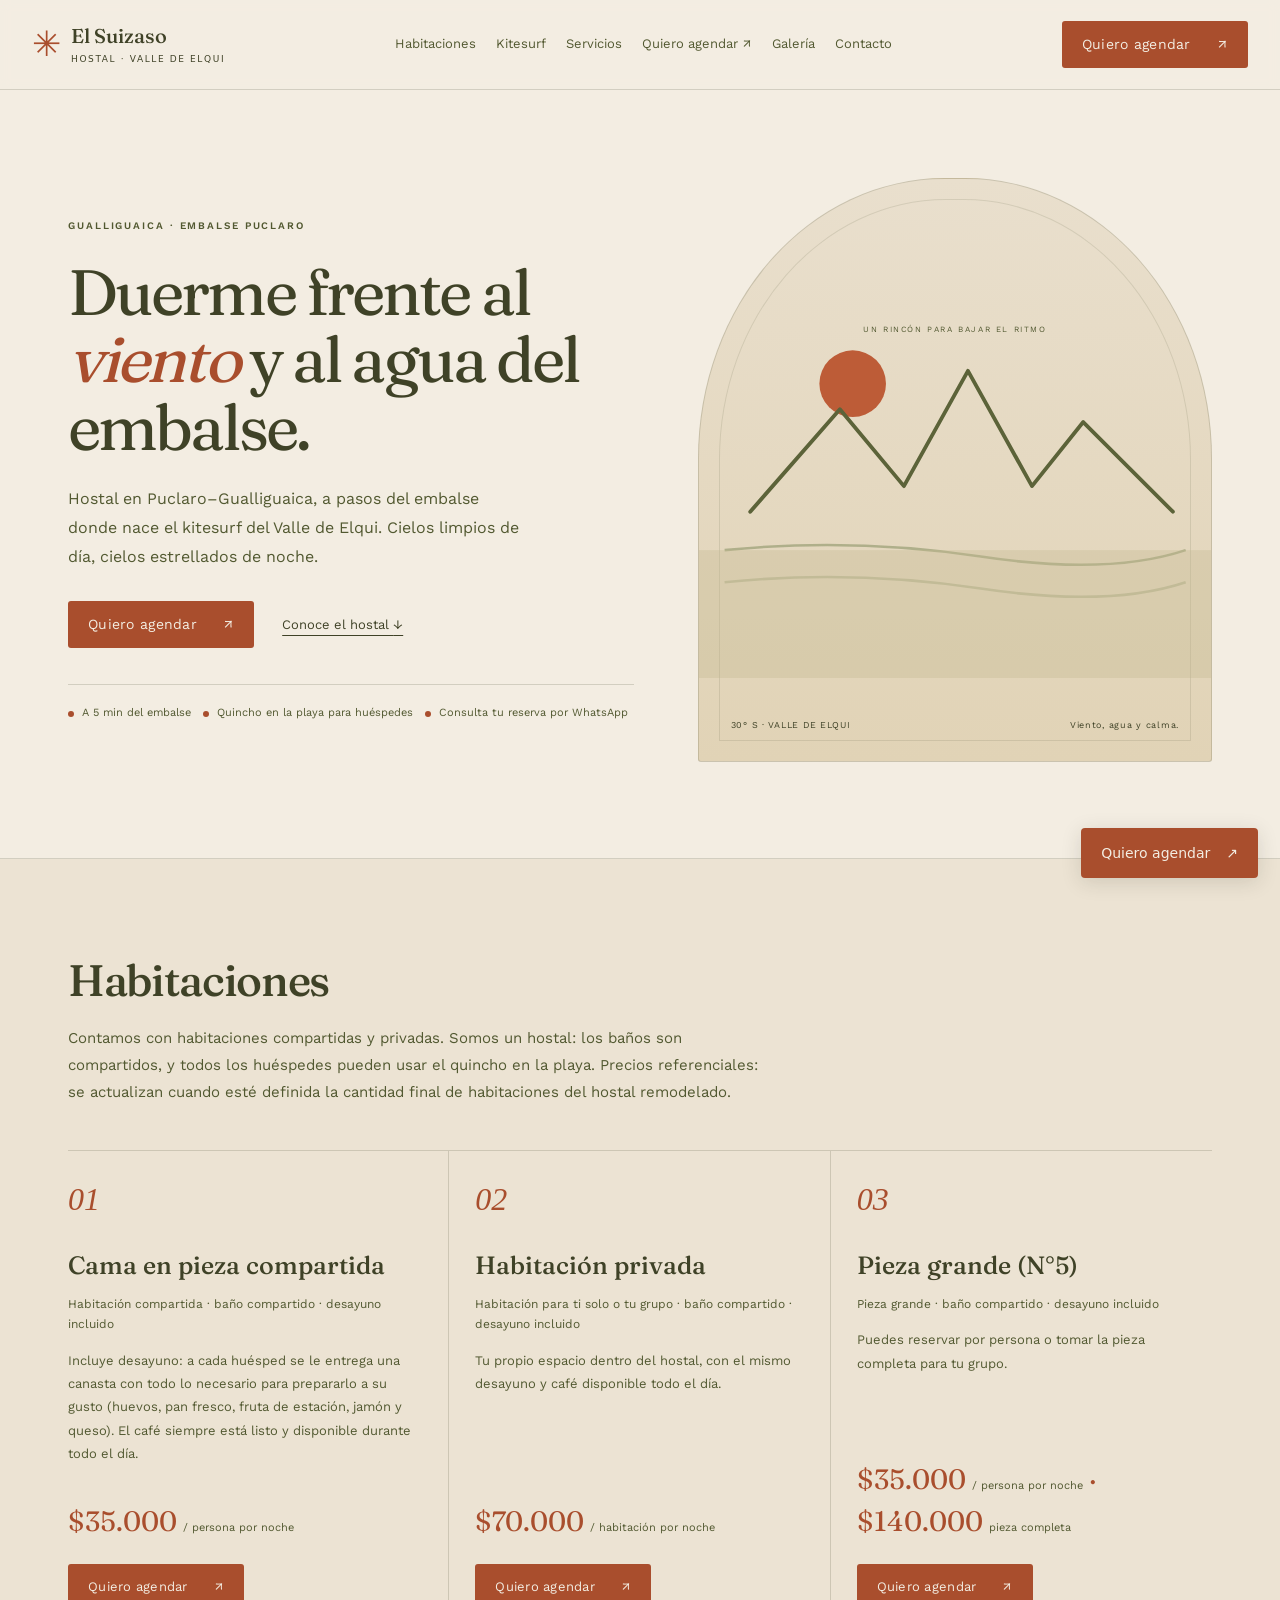
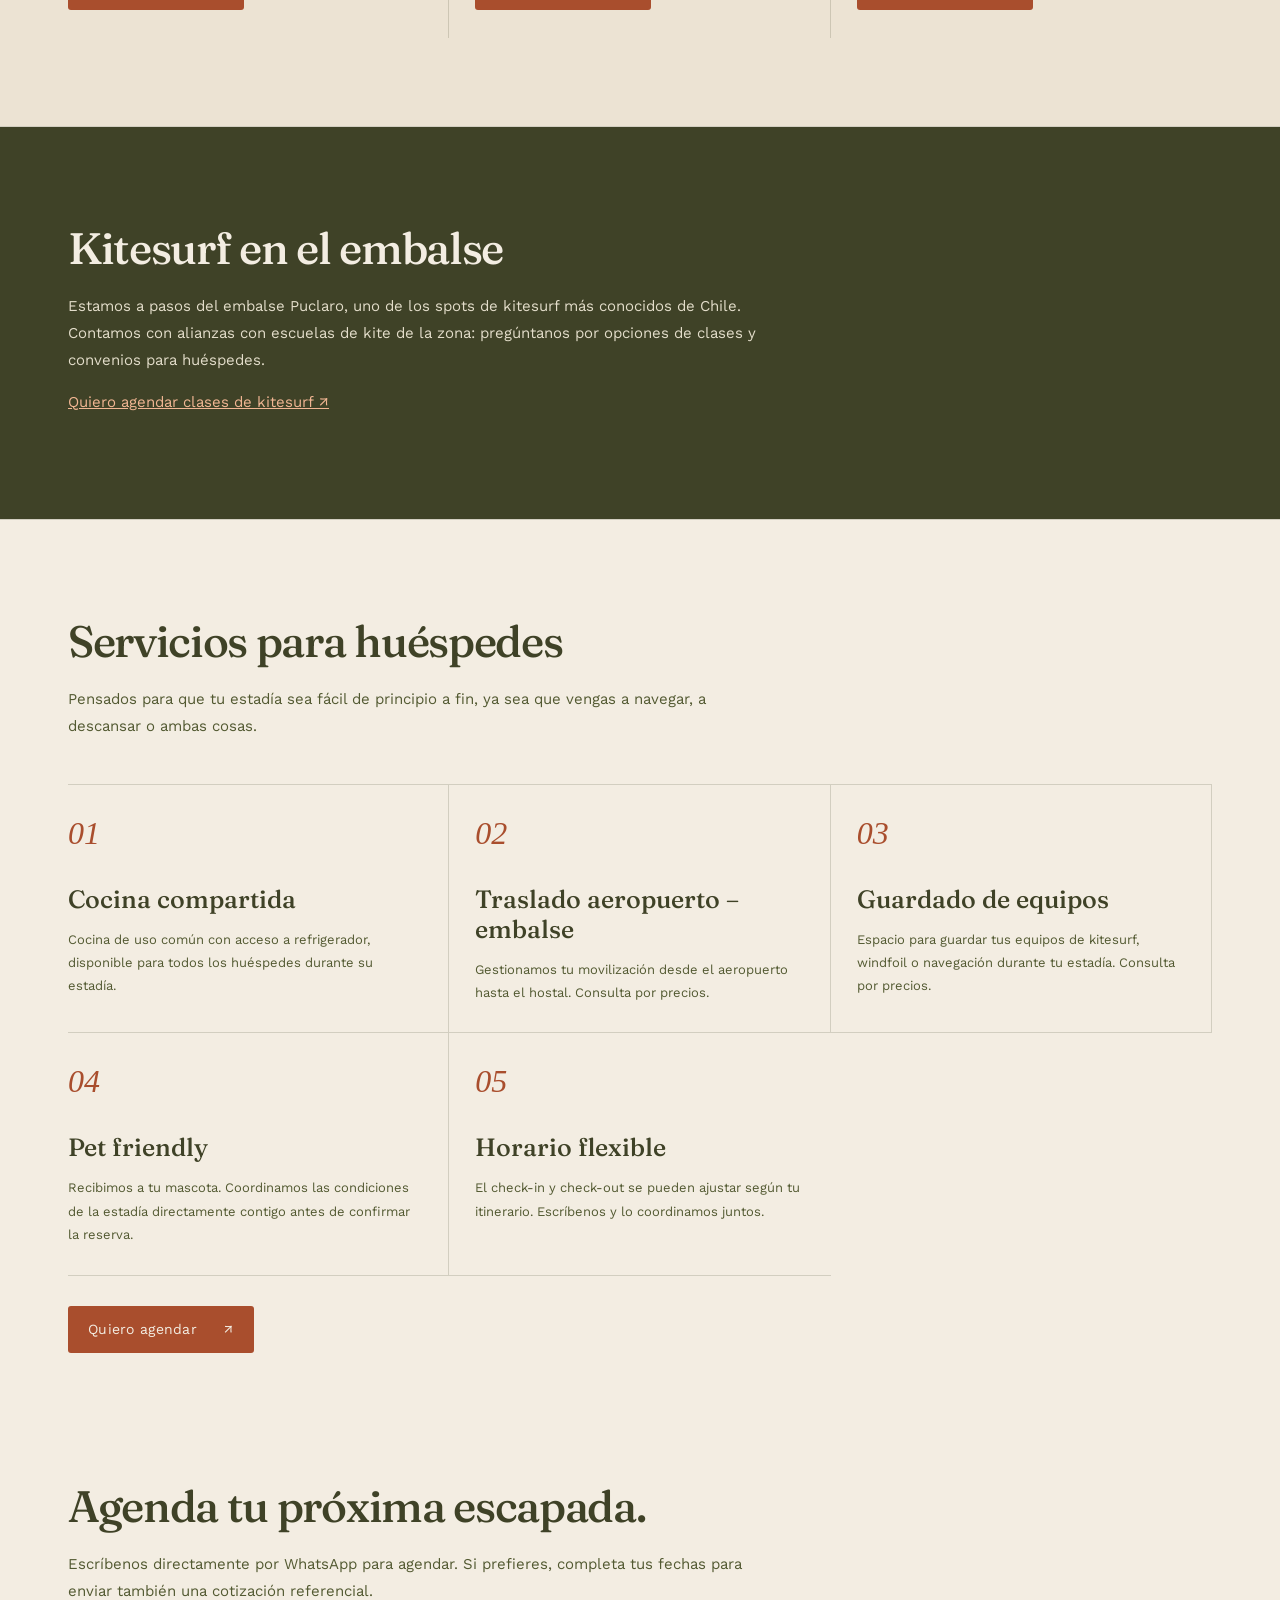
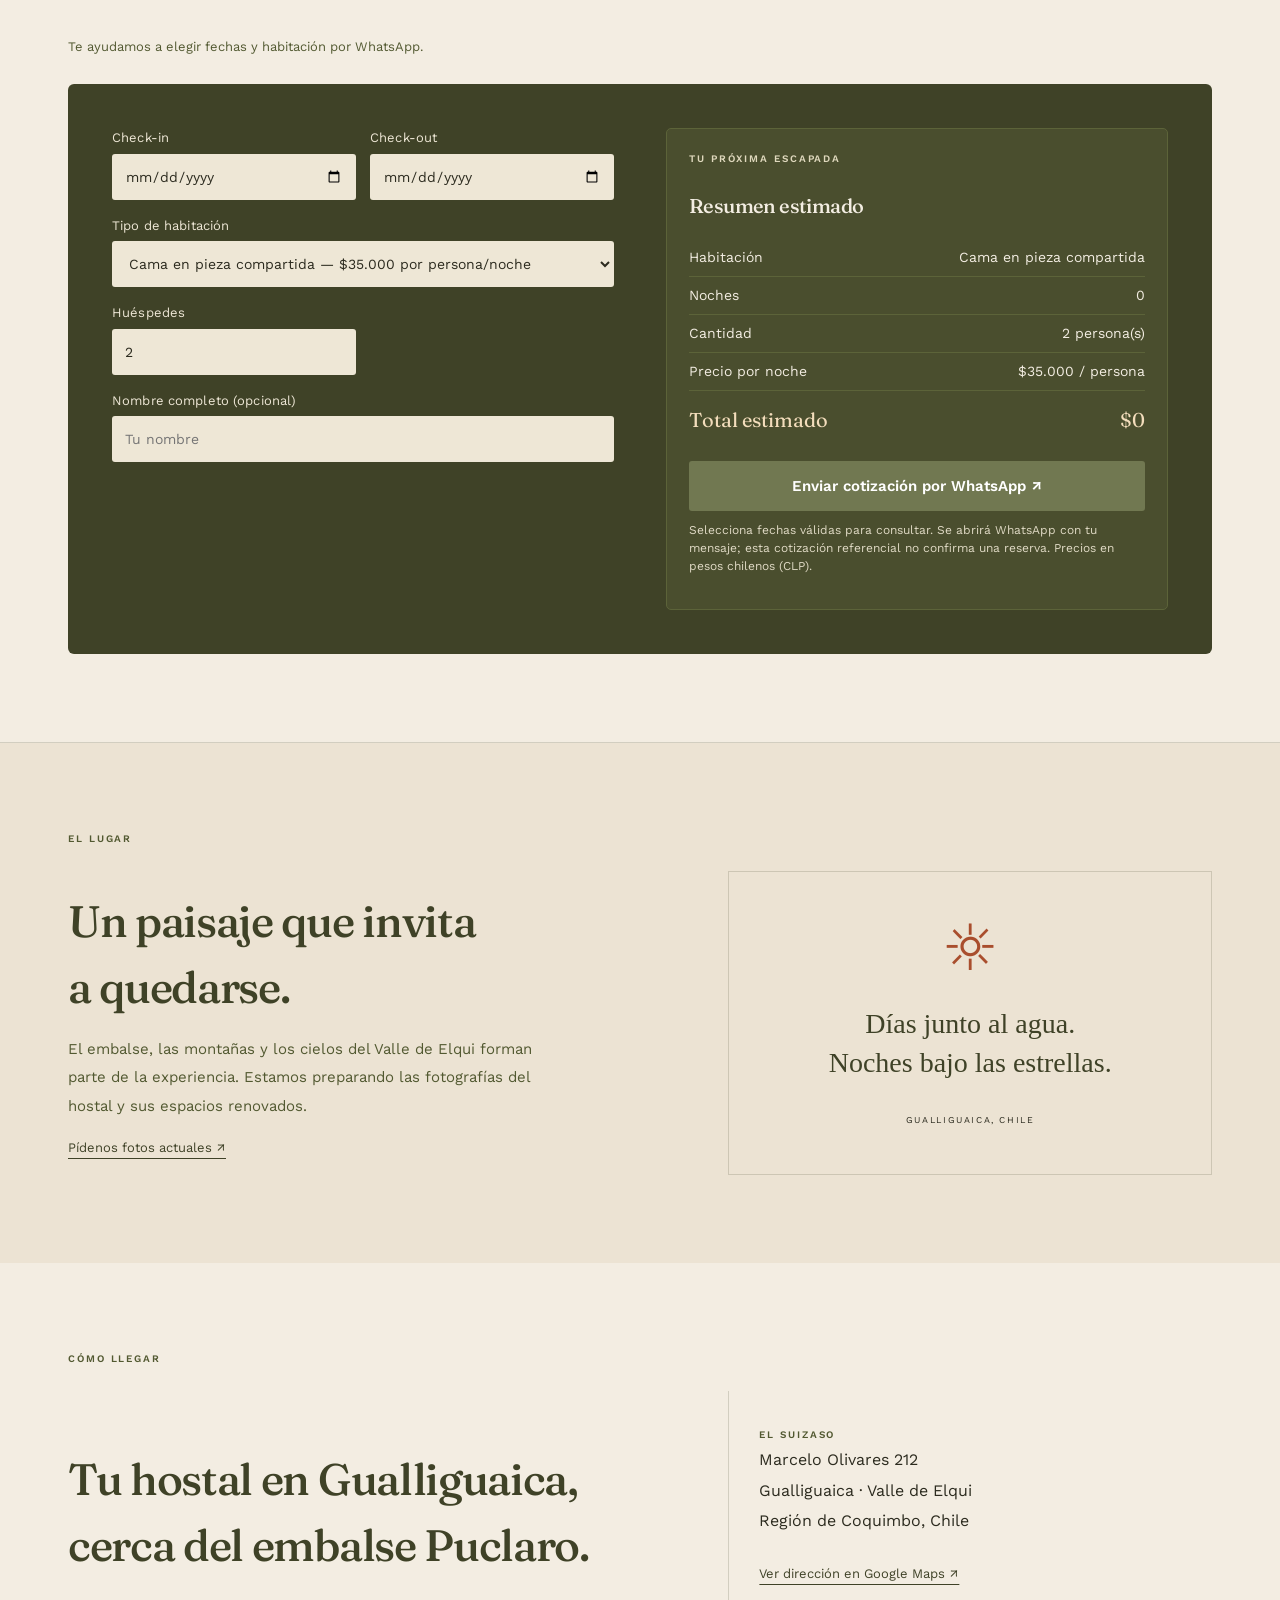
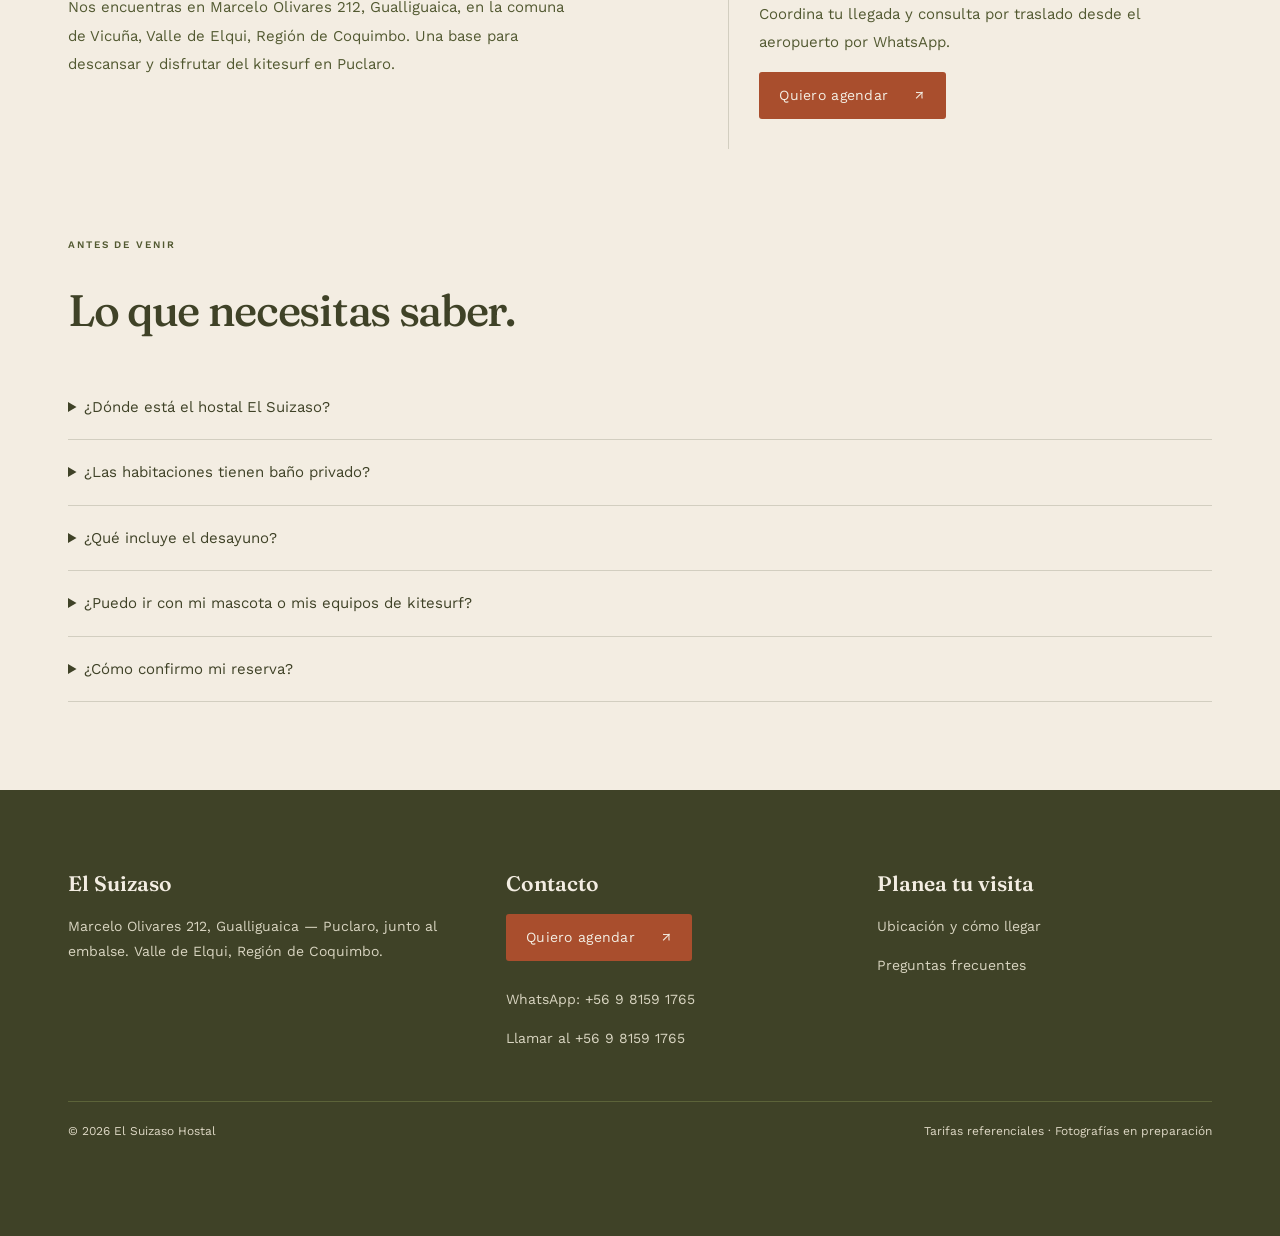
==== commit 4c93e6da: "Remove direct scheduling button above booking form" ====
--- a/index.html
+++ b/index.html
@@ -160,7 +160,7 @@
       <p>Escríbenos directamente por WhatsApp para agendar. Si prefieres, completa tus fechas para enviar también una cotización referencial.</p>
     </div>
 
-    <div class="booking-direct"><a class="nav-cta schedule-cta" href="https://wa.me/56981591765?text=Hola%2C%20quiero%20agendar%20una%20estad%C3%ADa%20en%20El%20Suizaso." target="_blank" rel="noopener noreferrer">Quiero agendar <span aria-hidden="true">↗</span></a><span>Te ayudamos a elegir fechas y habitación por WhatsApp.</span></div>
+    <div class="booking-direct"><span>Te ayudamos a elegir fechas y habitación por WhatsApp.</span></div>
     <noscript><p>Para usar el cotizador activa JavaScript, o <a href="https://wa.me/56981591765">consulta directamente por WhatsApp</a>.</p></noscript>
     <form class="booking-panel" id="booking-form">
       <div>
--- a/assets/styles.css
+++ b/assets/styles.css
@@ -185,3 +185,6 @@
 body{font-family:'Work Sans',system-ui,sans-serif;-webkit-font-smoothing:antialiased}h1,h2,h3,.display,.brand{font-family:'Fraunces',Georgia,serif}.wrap{max-width:1200px}.nav{max-width:1320px;gap:24px;padding:18px 32px}.brand{text-decoration:none;flex-shrink:0}.brand small{display:block;font:9px/1.8 system-ui,sans-serif;letter-spacing:.18em}.brand-symbol{font-size:35px;color:var(--terracotta)}.navlinks{gap:20px;font-size:13px}.navlinks a{padding:8px 0}.nav-cta{display:inline-flex;gap:26px;align-items:center;justify-content:center;padding:13px 20px}.hero{padding:88px 0 96px}.hero-grid{grid-template-columns:1.1fr 1fr;gap:64px}.eyebrow{font:600 10px/1.6 'Work Sans',system-ui,sans-serif;letter-spacing:.19em;color:var(--olive-2);margin:0 0 24px}.hero h1{font-size:clamp(44px,5vw,68px);line-height:1.06;letter-spacing:-.045em;font-weight:400}.hero h1 em{font-weight:400;color:var(--terracotta)}.hero .lede{font-size:16px;line-height:1.8;margin-top:24px}.hero-actions{display:flex;gap:28px;align-items:center;margin-top:30px;flex-wrap:wrap}.text-link{font-size:13px;text-underline-offset:6px;color:var(--olive)}.hero-badges{gap:12px;margin-top:36px;border-top:1px solid var(--line);padding-top:20px}.badge{font-size:11px}.hero-art{border-radius:48% 48% 3px 3px;aspect-ratio: .88;isolation:isolate;border:1px solid var(--line);background:linear-gradient(180deg,#e9dfcd,#e1d3b6)}.hero-art:before{content:'';position:absolute;inset:20px;border:1px solid #3f42271f;border-radius:48% 48% 0 0;z-index:-1}.lakeSvg{width:100%;transform:translateY(16px)}.art-label{position:absolute;top:25%;font-size:8px;letter-spacing:.2em;color:var(--olive-2)}.landscape-caption{position:absolute;bottom:28px;left:32px;right:32px;display:flex;justify-content:space-between;gap:12px;font-size:9px;letter-spacing:.08em;color:var(--olive)}section{padding:88px 0;scroll-margin-top:88px}.section-head{max-width:70ch}.section-head h2,.place-layout h2,.faq h2{font-size:clamp(30px,3.5vw,44px);letter-spacing:-.03em}.section-head p{line-height:1.8;font-size:15px}.room-list{gap:0;background:transparent;border:0;border-top:1px solid var(--line)}.room-card{padding:28px 26px;border-right:1px solid var(--line);background:transparent}.room-card:first-child{padding-left:0}.room-card:last-child{border-right:0}.card-number{font:italic 32px Georgia,serif;color:var(--terracotta);padding:2px 0 18px}.room-card h3{font-size:25px;line-height:1.2}.room-meta{font-size:12px;line-height:1.7}.room-price{font-size:28px;margin-top:auto;padding-top:20px}.room-price span{font-size:11px}.room-card p{line-height:1.8}#kitesurf{position:relative;background:var(--olive)!important;color:var(--cream)}#kitesurf h2{color:var(--cream)}#kitesurf .section-head{max-width:75ch;margin:0}#kitesurf .section-head p{color:#e3ddca}#kitesurf a{color:#f1b693!important}#servicios .room-list{grid-template-columns:repeat(3,1fr)}#servicios .room-card{border-bottom:1px solid var(--line)}.booking{padding-top:32px}.booking-panel{padding:44px;gap:52px}.booking-panel .eyebrow{color:#dfd8bd}.summary{min-width:0}.summary-row{gap:18px;align-items:baseline}.summary-row>span:last-child{text-align:right;max-width:65%;overflow-wrap:anywhere}.summary-row.total,.summary-row.total span:last-child{color:#f3ddbc}.btn-whatsapp{background:#eee7d6;color:var(--olive);font-weight:600;min-height:50px}.btn-whatsapp:hover{background:#fff7e7}.btn-whatsapp:disabled{background:#717851;color:#fff}.field-group input,.field-group select{min-width:0;width:100%;min-height:46px}.field-group label{color:#eee7d6}.note-inline{color:#e0dac5}.place-section{background:var(--cream-2)}.place-layout{display:grid;grid-template-columns:1.2fr 1fr;gap:80px;align-items:center}.place-layout p{font-size:15px;line-height:1.9;color:var(--olive-2);max-width:56ch}.place-note{border:1px solid var(--line);padding:44px;text-align:center}.place-note>span{font-size:64px;line-height:1;color:var(--terracotta)}.place-note p{font:28px/1.4 Georgia,serif;color:var(--olive);margin:24px 0}.place-note small{font-size:9px;letter-spacing:.18em}.address-card{padding:30px;border-left:1px solid var(--line)}address{font-style:normal;line-height:1.9;margin-bottom:24px}.faq{padding-top:0}.faq h2{margin-bottom:32px}details{border-bottom:1px solid var(--line);padding:21px 0}summary{cursor:pointer;font-size:15px;color:var(--olive);padding-right:20px}details p{font-size:14px;line-height:1.8;max-width:75ch;color:var(--olive-2)}footer h4{font-size:21px}footer p{line-height:1.8}.footer-bottom{color:#ddd7c4}.skip-link{position:fixed;left:12px;top:12px;transform:translateY(-180%);padding:12px;background:var(--cream);z-index:100}.skip-link:focus{transform:translateY(0)}:focus-visible{outline:2px solid var(--terracotta);outline-offset:5px}.menu-toggle{display:none;border:1px solid var(--line);background:transparent;padding:10px;color:var(--olive);font:inherit;font-size:12px}a,button{touch-action:manipulation}.nav-cta,.room-card,.text-link{transition:background .2s,transform .25s}.nav-cta:hover{transform:translateY(-2px)}.room-card:hover{background:#3f422705}.reveal-ready{opacity:0;transform:translateY(18px);transition:opacity .7s ease,transform .7s ease}.reveal-ready.is-visible{opacity:1;transform:none}
 @media(min-width:821px){#servicios .room-card:nth-child(4){padding-left:0}}@media(max-width:1100px){.navlinks{gap:13px;font-size:12px}.nav{padding:14px 24px;gap:16px}.hero-grid{gap:32px}.hero h1{font-size:52px}}@media(max-width:900px){.navlinks{display:none}.menu-toggle{display:block;margin-left:auto}.navlinks.is-open{display:flex;position:absolute;top:100%;left:0;right:0;background:var(--cream);padding:20px 28px;flex-wrap:wrap;box-shadow:0 12px 18px #3f422710;border-bottom:1px solid var(--line);gap:12px 24px}.navlinks a{font-size:14px;min-height:44px}.hero-grid{grid-template-columns:1fr 1fr}.hero h1{font-size:44px}.hero-badges{display:grid}.place-layout{gap:32px}}@media(max-width:820px){.room-card{border-right:0;border-bottom:1px solid var(--line);padding:28px 0}.room-card:last-child{border-bottom:0}.booking-panel{gap:24px}#servicios .room-list{grid-template-columns:1fr 1fr}#servicios .room-card{padding:24px 18px}.room-price{padding-top:10px}.summary-row{font-size:13px}}@media(max-width:620px){.wrap{padding:0 22px}.nav{padding:12px 18px;gap:12px}.brand{gap:6px;font-size:21px}.brand-symbol{font-size:28px}.brand small{font-size:7px}.nav>.nav-cta{display:none}.hero{padding:44px 0 54px}.hero-grid,.place-layout{grid-template-columns:1fr;gap:38px}.hero h1{font-size:clamp(42px,11vw,62px)}.hero-art{max-width:400px;width:100%;margin:0 auto;aspect-ratio:1.08}.art-label{top:21%}.hero-badges{gap:10px}.hero .lede{font-size:15px}.landscape-caption{left:24px;right:24px;bottom:22px;font-size:8px}.hero-actions{gap:22px}.eyebrow{font-size:9px;margin-bottom:18px}section{padding:56px 0;scroll-margin-top:76px}.section-head{margin-bottom:28px}#servicios .room-list{grid-template-columns:1fr}#servicios .room-card{padding:24px 0}.booking-panel{padding:24px 18px}.field-row{gap:10px}.field-group select{font-size:12px}.summary{padding:18px 14px}.summary-row.total{font-size:19px}.place-note{padding:28px}.address-card{padding:24px 0;border-left:0;border-top:1px solid var(--line)}.footer-grid{gap:18px}.faq{padding-top:24px}}
 @media(prefers-reduced-motion:reduce){html{scroll-behavior:auto}*,*:before,*:after{animation:none!important;transition:none!important}.reveal-ready{opacity:1;transform:none}}
+
+/* Direct scheduling via WhatsApp. */
+.schedule-cta{width:fit-content;text-decoration:none;min-height:46px;font-size:14px}.room-cta{margin-top:8px;font-size:13px}.section-cta{margin-top:30px}.booking-direct{display:flex;align-items:center;gap:20px;flex-wrap:wrap;margin:-12px 0 28px}.booking-direct>span{font-size:13px;color:var(--olive-2)}.whatsapp-float{position:fixed;bottom:22px;right:22px;z-index:45;display:flex;gap:16px;align-items:center;min-height:50px;padding:14px 20px;border-radius:4px;background:var(--terracotta);color:var(--cream);box-shadow:0 4px 20px #2c2b1f25;text-decoration:none;font:500 14px system-ui,sans-serif;transition:background .2s,transform .2s}.whatsapp-float:hover{background:var(--terracotta-dark);transform:translateY(-2px)}footer{padding-bottom:96px}footer .schedule-cta{color:var(--cream);margin-bottom:12px}footer .schedule-cta:hover{color:var(--cream)}@media(max-width:620px){.whatsapp-float{right:16px;bottom:max(16px,env(safe-area-inset-bottom));font-size:13px;padding:12px 16px}.booking-direct{gap:12px}.nav>.schedule-cta{display:none}}
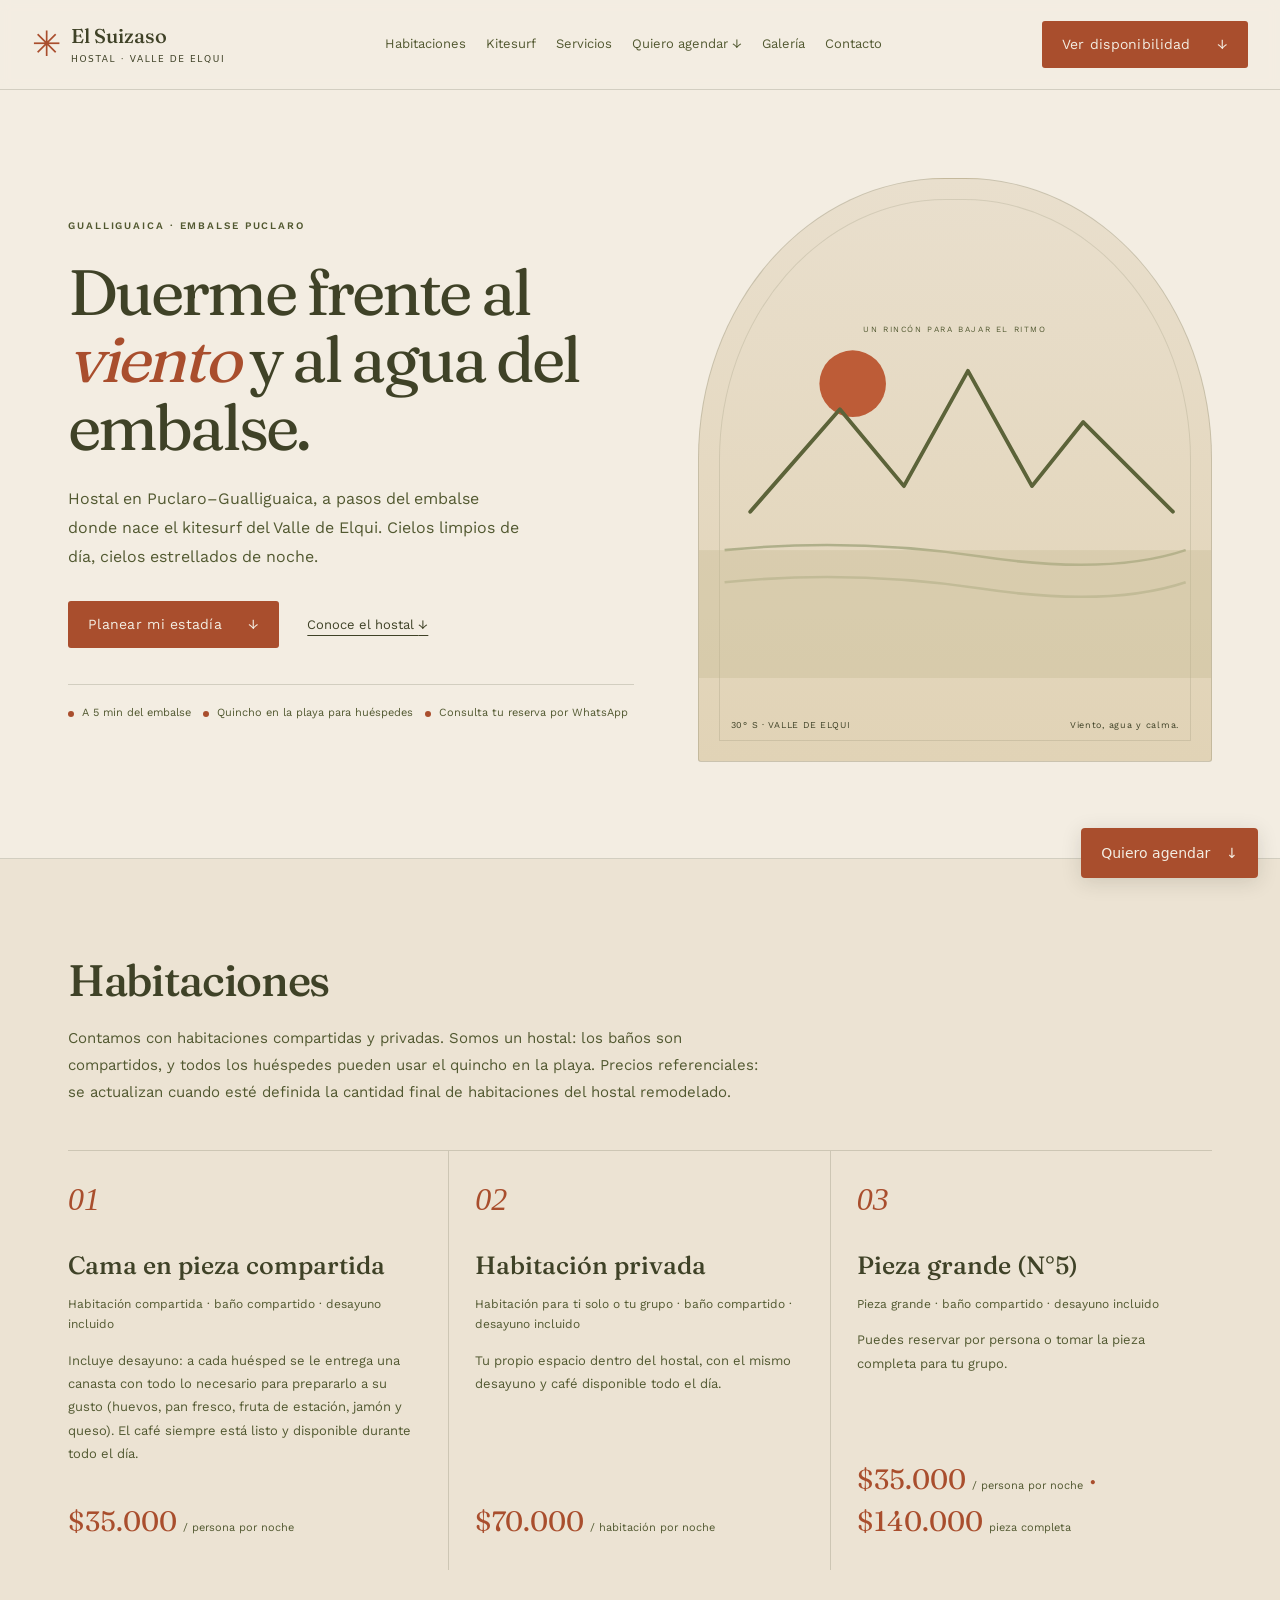
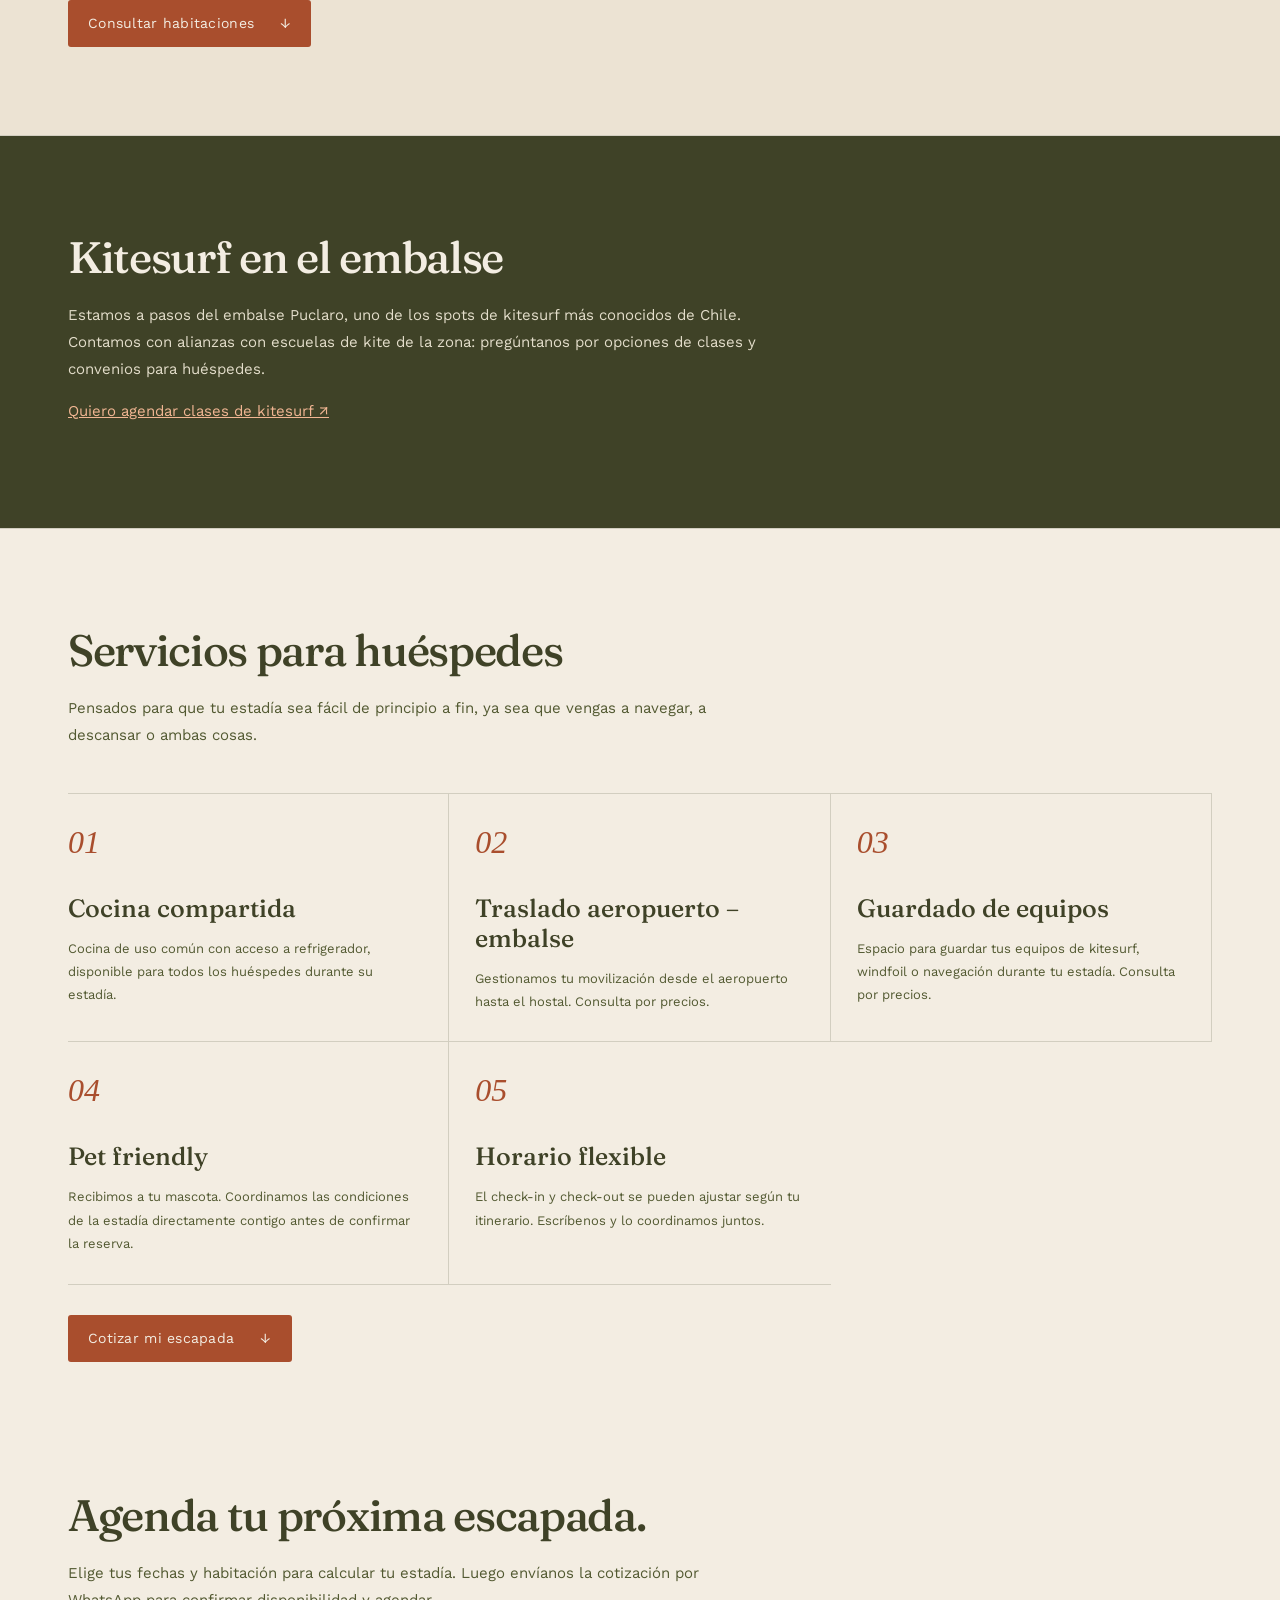
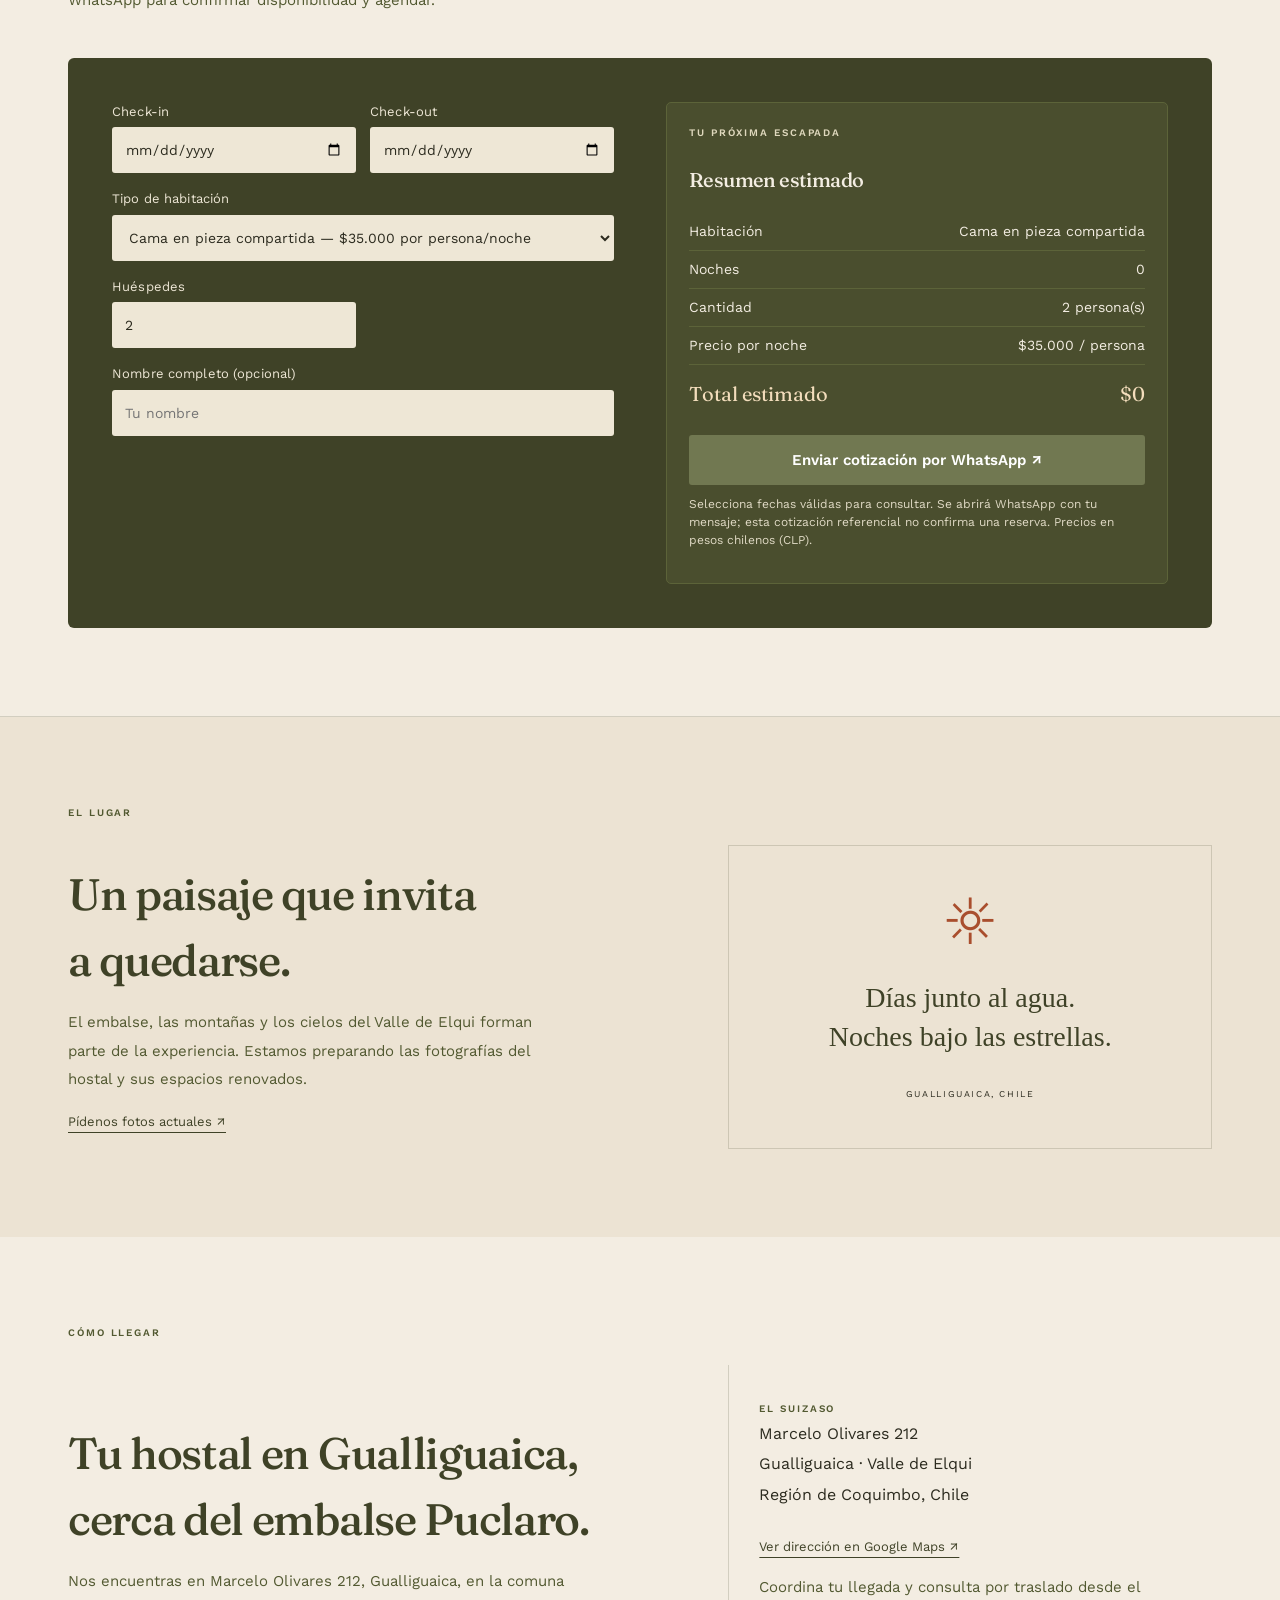
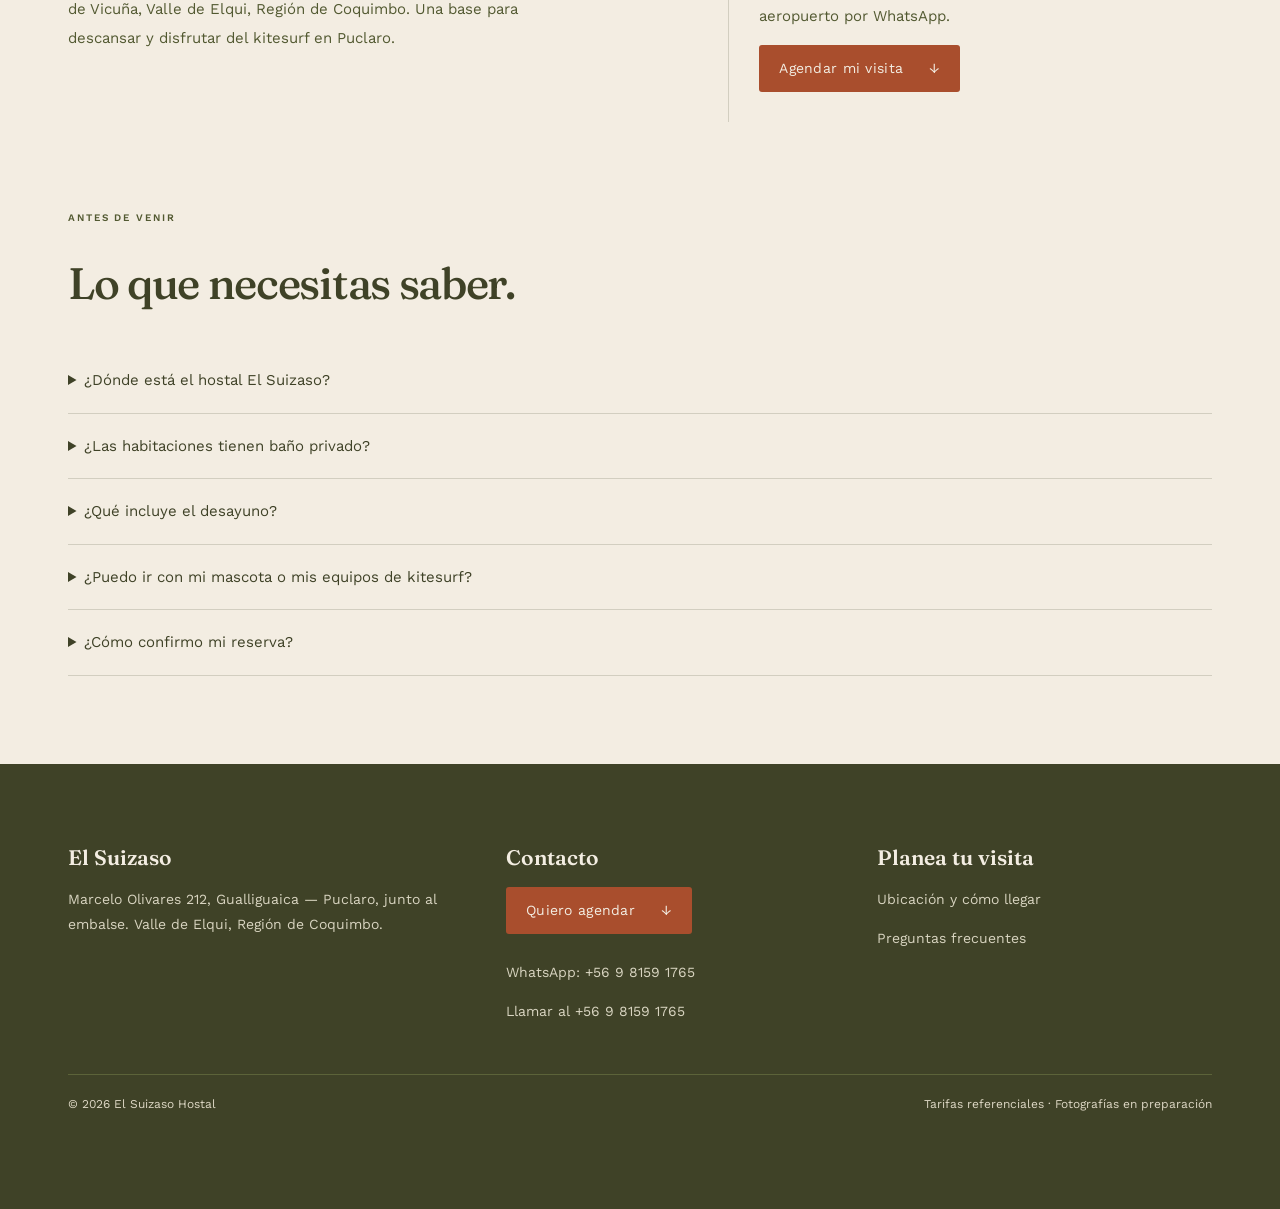
==== commit 49688f3e: "Send varied booking buttons to quote form and use one general room action" ====
--- a/index.html
+++ b/index.html
@@ -36,11 +36,11 @@
       <a href="#habitaciones">Habitaciones</a>
       <a href="#kitesurf">Kitesurf</a>
       <a href="#servicios">Servicios</a>
-      <a class="schedule-nav" href="https://wa.me/56981591765?text=Hola%2C%20quiero%20agendar%20una%20estad%C3%ADa%20en%20El%20Suizaso." target="_blank" rel="noopener noreferrer">Quiero agendar <span aria-hidden="true">↗</span></a>
+      <a class="schedule-nav" href="#reservar">Quiero agendar <span aria-hidden="true">↓</span></a>
       <a href="#galeria">Galería</a>
       <a href="#contacto">Contacto</a>
     </nav>
-    <a class="nav-cta schedule-cta" href="https://wa.me/56981591765?text=Hola%2C%20quiero%20agendar%20una%20estad%C3%ADa%20en%20El%20Suizaso." target="_blank" rel="noopener noreferrer">Quiero agendar <span aria-hidden="true">↗</span></a>
+    <a class="nav-cta schedule-cta" href="#reservar">Ver disponibilidad <span aria-hidden="true">↓</span></a>
   </div>
 </header>
 
@@ -50,7 +50,7 @@
     <div>
       <p class="eyebrow">GUALLIGUAICA · EMBALSE PUCLARO</p><h1>Duerme frente al <em>viento</em> y al agua del embalse.</h1>
       <p class="lede">Hostal en Puclaro–Gualliguaica, a pasos del embalse donde nace el kitesurf del Valle de Elqui. Cielos limpios de día, cielos estrellados de noche.</p>
-      <div class="hero-actions"><a class="nav-cta schedule-cta" href="https://wa.me/56981591765?text=Hola%2C%20quiero%20agendar%20una%20estad%C3%ADa%20en%20El%20Suizaso." target="_blank" rel="noopener noreferrer">Quiero agendar <span aria-hidden="true">↗</span></a><a class="text-link" href="#habitaciones">Conoce el hostal <span aria-hidden="true">↓</span></a></div><div class="hero-badges">
+      <div class="hero-actions"><a class="nav-cta schedule-cta" href="#reservar">Planear mi estadía <span aria-hidden="true">↓</span></a><a class="text-link" href="#habitaciones">Conoce el hostal <span aria-hidden="true">↓</span></a></div><div class="hero-badges">
         <div class="badge"><span class="dot"></span>A 5 min del embalse</div>
         <div class="badge"><span class="dot"></span>Quincho en la playa para huéspedes</div>
         <div class="badge"><span class="dot"></span>Consulta tu reserva por WhatsApp</div>
@@ -84,24 +84,24 @@
       <h3>Cama en pieza compartida</h3>
       <div class="room-meta">Habitación compartida · baño compartido · desayuno incluido</div>
       <p style="font-size:13px; color:var(--olive-2); margin:0;">Incluye desayuno: a cada huésped se le entrega una canasta con todo lo necesario para prepararlo a su gusto (huevos, pan fresco, fruta de estación, jamón y queso). El café siempre está listo y disponible durante todo el día.</p>
-      <div class="room-price">$35.000 <span>/ persona por noche</span></div><a class="nav-cta schedule-cta room-cta" href="https://wa.me/56981591765?text=Hola%2C%20quiero%20agendar%20una%20cama%20en%20pieza%20compartida%20en%20El%20Suizaso.%20%C2%BFMe%20indican%20disponibilidad%3F" target="_blank" rel="noopener noreferrer">Quiero agendar <span aria-hidden="true">↗</span></a>
+      <div class="room-price">$35.000 <span>/ persona por noche</span></div>
     </div>
     <div class="room-card">
       <div class="card-number" aria-hidden="true">02</div>
       <h3>Habitación privada</h3>
       <div class="room-meta">Habitación para ti solo o tu grupo · baño compartido · desayuno incluido</div>
       <p style="font-size:13px; color:var(--olive-2); margin:0;">Tu propio espacio dentro del hostal, con el mismo desayuno y café disponible todo el día.</p>
-      <div class="room-price">$70.000 <span>/ habitación por noche</span></div><a class="nav-cta schedule-cta room-cta" href="https://wa.me/56981591765?text=Hola%2C%20quiero%20agendar%20una%20habitaci%C3%B3n%20privada%20en%20El%20Suizaso.%20%C2%BFMe%20indican%20disponibilidad%3F" target="_blank" rel="noopener noreferrer">Quiero agendar <span aria-hidden="true">↗</span></a>
+      <div class="room-price">$70.000 <span>/ habitación por noche</span></div>
     </div>
     <div class="room-card">
       <div class="card-number" aria-hidden="true">03</div>
       <h3>Pieza grande (N°5)</h3>
       <div class="room-meta">Pieza grande · baño compartido · desayuno incluido</div>
       <p style="font-size:13px; color:var(--olive-2); margin:0;">Puedes reservar por persona o tomar la pieza completa para tu grupo.</p>
-      <div class="room-price">$35.000 <span>/ persona por noche</span> · $140.000 <span>pieza completa</span></div><a class="nav-cta schedule-cta room-cta" href="https://wa.me/56981591765?text=Hola%2C%20quiero%20agendar%20la%20pieza%20grande%20N%C2%B05%20en%20El%20Suizaso.%20%C2%BFMe%20indican%20disponibilidad%3F" target="_blank" rel="noopener noreferrer">Quiero agendar <span aria-hidden="true">↗</span></a>
-    </div>
-  </div>
-</div></section>
+      <div class="room-price">$35.000 <span>/ persona por noche</span> · $140.000 <span>pieza completa</span></div>
+    </div>
+  </div>
+</div><div class="wrap section-cta"><a class="nav-cta schedule-cta" href="#reservar">Consultar habitaciones <span aria-hidden="true">↓</span></a></div></section>
 
 <hr class="divider">
 
@@ -151,17 +151,16 @@
       </div>
     </div>
   </div>
-<div class="wrap section-cta"><a class="nav-cta schedule-cta" href="https://wa.me/56981591765?text=Hola%2C%20quiero%20agendar%20una%20estad%C3%ADa%20en%20El%20Suizaso." target="_blank" rel="noopener noreferrer">Quiero agendar <span aria-hidden="true">↗</span></a></div></section>
+<div class="wrap section-cta"><a class="nav-cta schedule-cta" href="#reservar">Cotizar mi escapada <span aria-hidden="true">↓</span></a></div></section>
 
 <section class="booking" id="reservar">
   <div class="wrap">
     <div class="section-head">
       <h2>Agenda tu próxima escapada.</h2>
-      <p>Escríbenos directamente por WhatsApp para agendar. Si prefieres, completa tus fechas para enviar también una cotización referencial.</p>
-    </div>
-
-    <div class="booking-direct"><span>Te ayudamos a elegir fechas y habitación por WhatsApp.</span></div>
-    <noscript><p>Para usar el cotizador activa JavaScript, o <a href="https://wa.me/56981591765">consulta directamente por WhatsApp</a>.</p></noscript>
+      <p>Elige tus fechas y habitación para calcular tu estadía. Luego envíanos la cotización por WhatsApp para confirmar disponibilidad y agendar.</p>
+    </div>
+
+        <noscript><p>Para usar el cotizador activa JavaScript, o <a href="https://wa.me/56981591765">consulta directamente por WhatsApp</a>.</p></noscript>
     <form class="booking-panel" id="booking-form">
       <div>
         <div class="field-row">
@@ -221,7 +220,7 @@
 <hr class="divider">
 
 <section id="galeria" class="place-section"><div class="wrap"><p class="eyebrow">EL LUGAR</p><div class="place-layout"><div><h2>Un paisaje que invita<br>a quedarse.</h2><p>El embalse, las montañas y los cielos del Valle de Elqui forman parte de la experiencia. Estamos preparando las fotografías del hostal y sus espacios renovados.</p><a class="text-link" href="https://wa.me/56981591765?text=Hola%2C%20me%20gustar%C3%ADa%20ver%20fotos%20actuales%20del%20hostal." target="_blank" rel="noopener noreferrer">Pídenos fotos actuales ↗</a></div><div class="place-note"><span aria-hidden="true">☼</span><p>Días junto al agua.<br>Noches bajo las estrellas.</p><small>GUALLIGUAICA, CHILE</small></div></div></div></section>
-<section id="ubicacion" class="location"><div class="wrap"><p class="eyebrow">CÓMO LLEGAR</p><div class="place-layout"><div><h2>Tu hostal en Gualliguaica,<br>cerca del embalse Puclaro.</h2><p>Nos encuentras en Marcelo Olivares 212, Gualliguaica, en la comuna de Vicuña, Valle de Elqui, Región de Coquimbo. Una base para descansar y disfrutar del kitesurf en Puclaro.</p></div><div class="address-card"><span class="eyebrow">EL SUIZASO</span><address>Marcelo Olivares 212<br>Gualliguaica · Valle de Elqui<br>Región de Coquimbo, Chile</address><a class="text-link" href="https://www.google.com/maps/search/?api=1&amp;query=Marcelo+Olivares+212+Gualliguaica+Chile" target="_blank" rel="noopener noreferrer">Ver dirección en Google Maps ↗</a><p>Coordina tu llegada y consulta por traslado desde el aeropuerto por WhatsApp.</p><a class="nav-cta schedule-cta" href="https://wa.me/56981591765?text=Hola%2C%20quiero%20agendar%20una%20estad%C3%ADa%20en%20El%20Suizaso." target="_blank" rel="noopener noreferrer">Quiero agendar <span aria-hidden="true">↗</span></a></div></div></div></section>
+<section id="ubicacion" class="location"><div class="wrap"><p class="eyebrow">CÓMO LLEGAR</p><div class="place-layout"><div><h2>Tu hostal en Gualliguaica,<br>cerca del embalse Puclaro.</h2><p>Nos encuentras en Marcelo Olivares 212, Gualliguaica, en la comuna de Vicuña, Valle de Elqui, Región de Coquimbo. Una base para descansar y disfrutar del kitesurf en Puclaro.</p></div><div class="address-card"><span class="eyebrow">EL SUIZASO</span><address>Marcelo Olivares 212<br>Gualliguaica · Valle de Elqui<br>Región de Coquimbo, Chile</address><a class="text-link" href="https://www.google.com/maps/search/?api=1&amp;query=Marcelo+Olivares+212+Gualliguaica+Chile" target="_blank" rel="noopener noreferrer">Ver dirección en Google Maps ↗</a><p>Coordina tu llegada y consulta por traslado desde el aeropuerto por WhatsApp.</p><a class="nav-cta schedule-cta" href="#reservar">Agendar mi visita <span aria-hidden="true">↓</span></a></div></div></div></section>
 <section class="faq" id="preguntas"><div class="wrap"><p class="eyebrow">ANTES DE VENIR</p><h2>Lo que necesitas saber.</h2>
 <details><summary>¿Dónde está el hostal El Suizaso?</summary><p>En Marcelo Olivares 212, Gualliguaica, cerca del embalse Puclaro, en el Valle de Elqui, Región de Coquimbo, Chile.</p></details>
 <details><summary>¿Las habitaciones tienen baño privado?</summary><p>Los baños son compartidos para todas las habitaciones, incluidas las privadas. Puedes elegir una cama en habitación compartida, una habitación privada o la pieza grande para tu grupo.</p></details>
@@ -237,7 +236,7 @@
         <p>Marcelo Olivares 212, Gualliguaica — Puclaro, junto al embalse. Valle de Elqui, Región de Coquimbo.</p>
       </div>
       <div>
-        <h4>Contacto</h4><a class="nav-cta schedule-cta" href="https://wa.me/56981591765?text=Hola%2C%20quiero%20agendar%20una%20estad%C3%ADa%20en%20El%20Suizaso." target="_blank" rel="noopener noreferrer">Quiero agendar <span aria-hidden="true">↗</span></a>
+        <h4>Contacto</h4><a class="nav-cta schedule-cta" href="#reservar">Quiero agendar <span aria-hidden="true">↓</span></a>
         <p><a href="https://wa.me/56981591765" target="_blank" rel="noopener">WhatsApp: +56 9 8159 1765</a></p>
         <p><a href="tel:+56981591765">Llamar al +56 9 8159 1765</a></p>
       </div>
@@ -254,6 +253,6 @@
 
 
 
-<a class="whatsapp-float" href="https://wa.me/56981591765?text=Hola%2C%20quiero%20agendar%20una%20estad%C3%ADa%20en%20El%20Suizaso." target="_blank" rel="noopener noreferrer" aria-label="Quiero agendar una estadía por WhatsApp">Quiero agendar <span aria-hidden="true">↗</span></a>
+<a class="whatsapp-float" href="#reservar" aria-label="Ir al cotizador para agendar una estadía">Quiero agendar <span aria-hidden="true">↓</span></a>
 </body>
 </html>
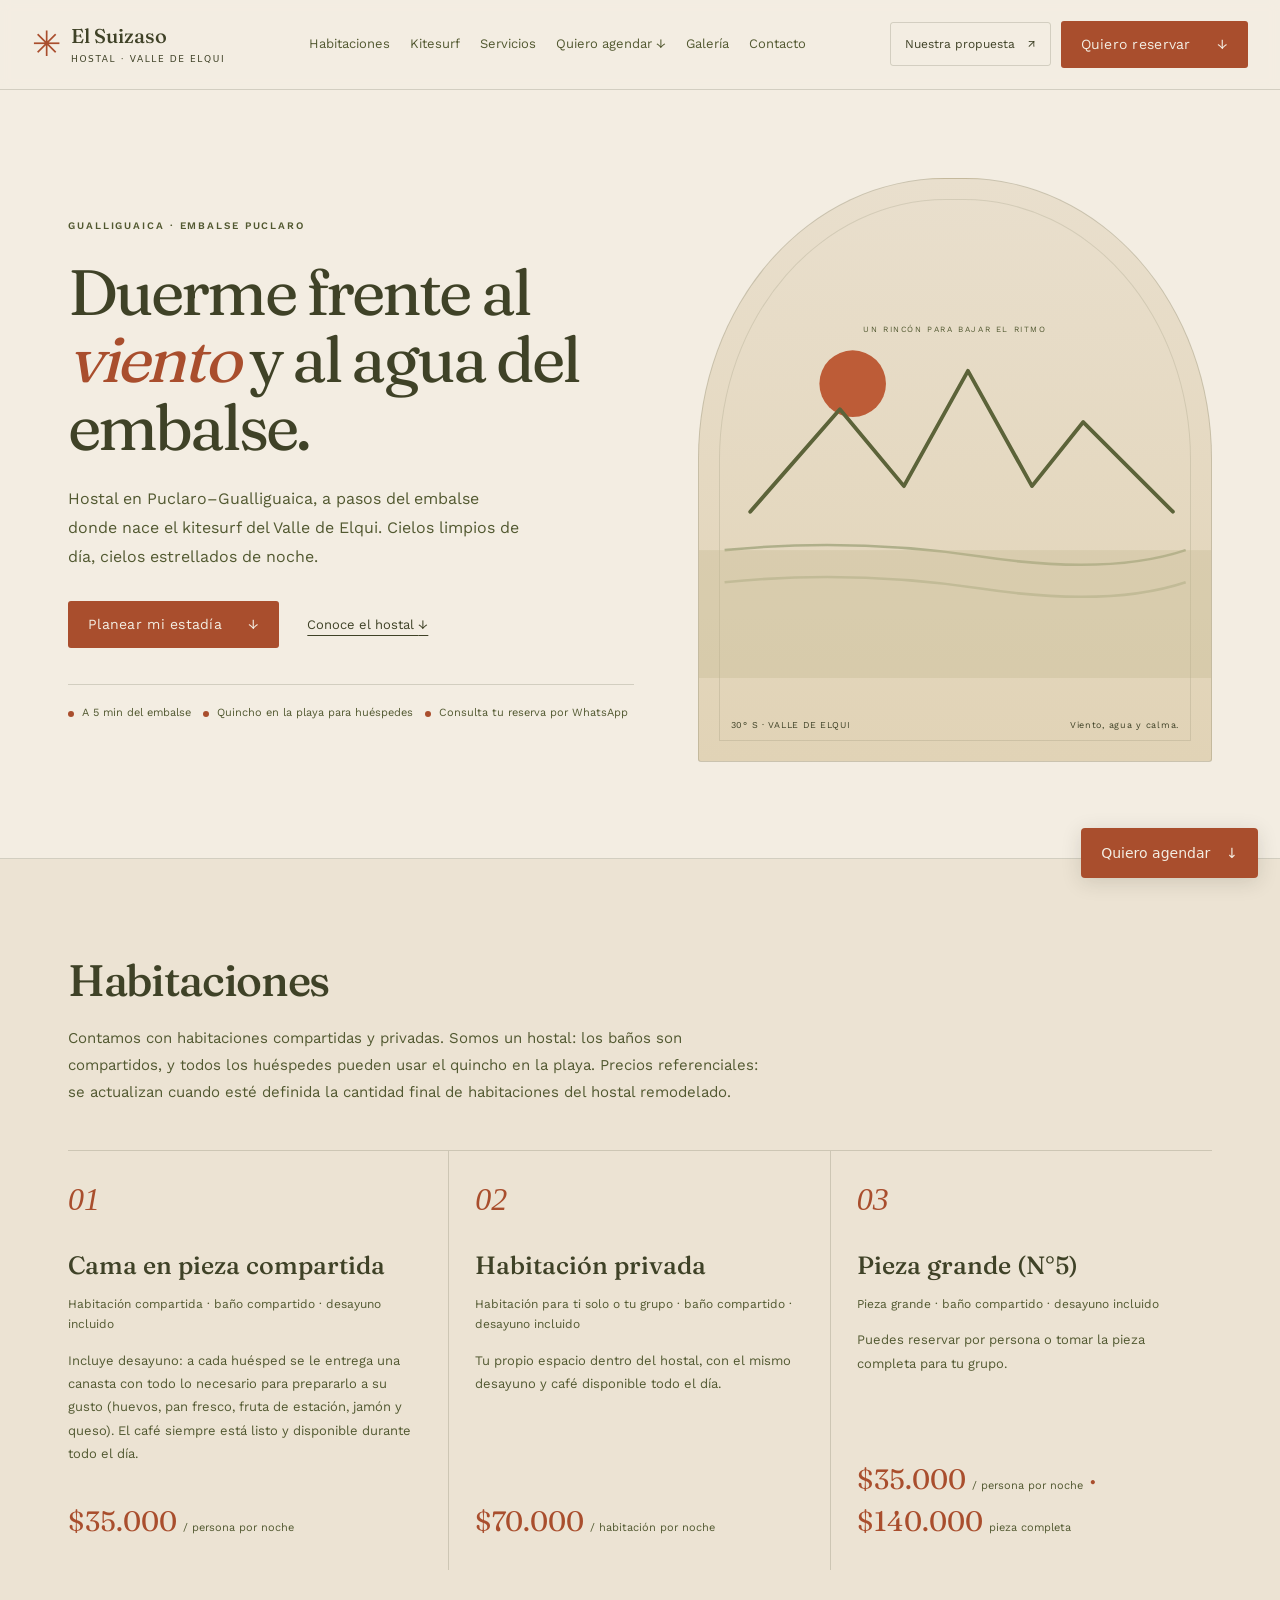
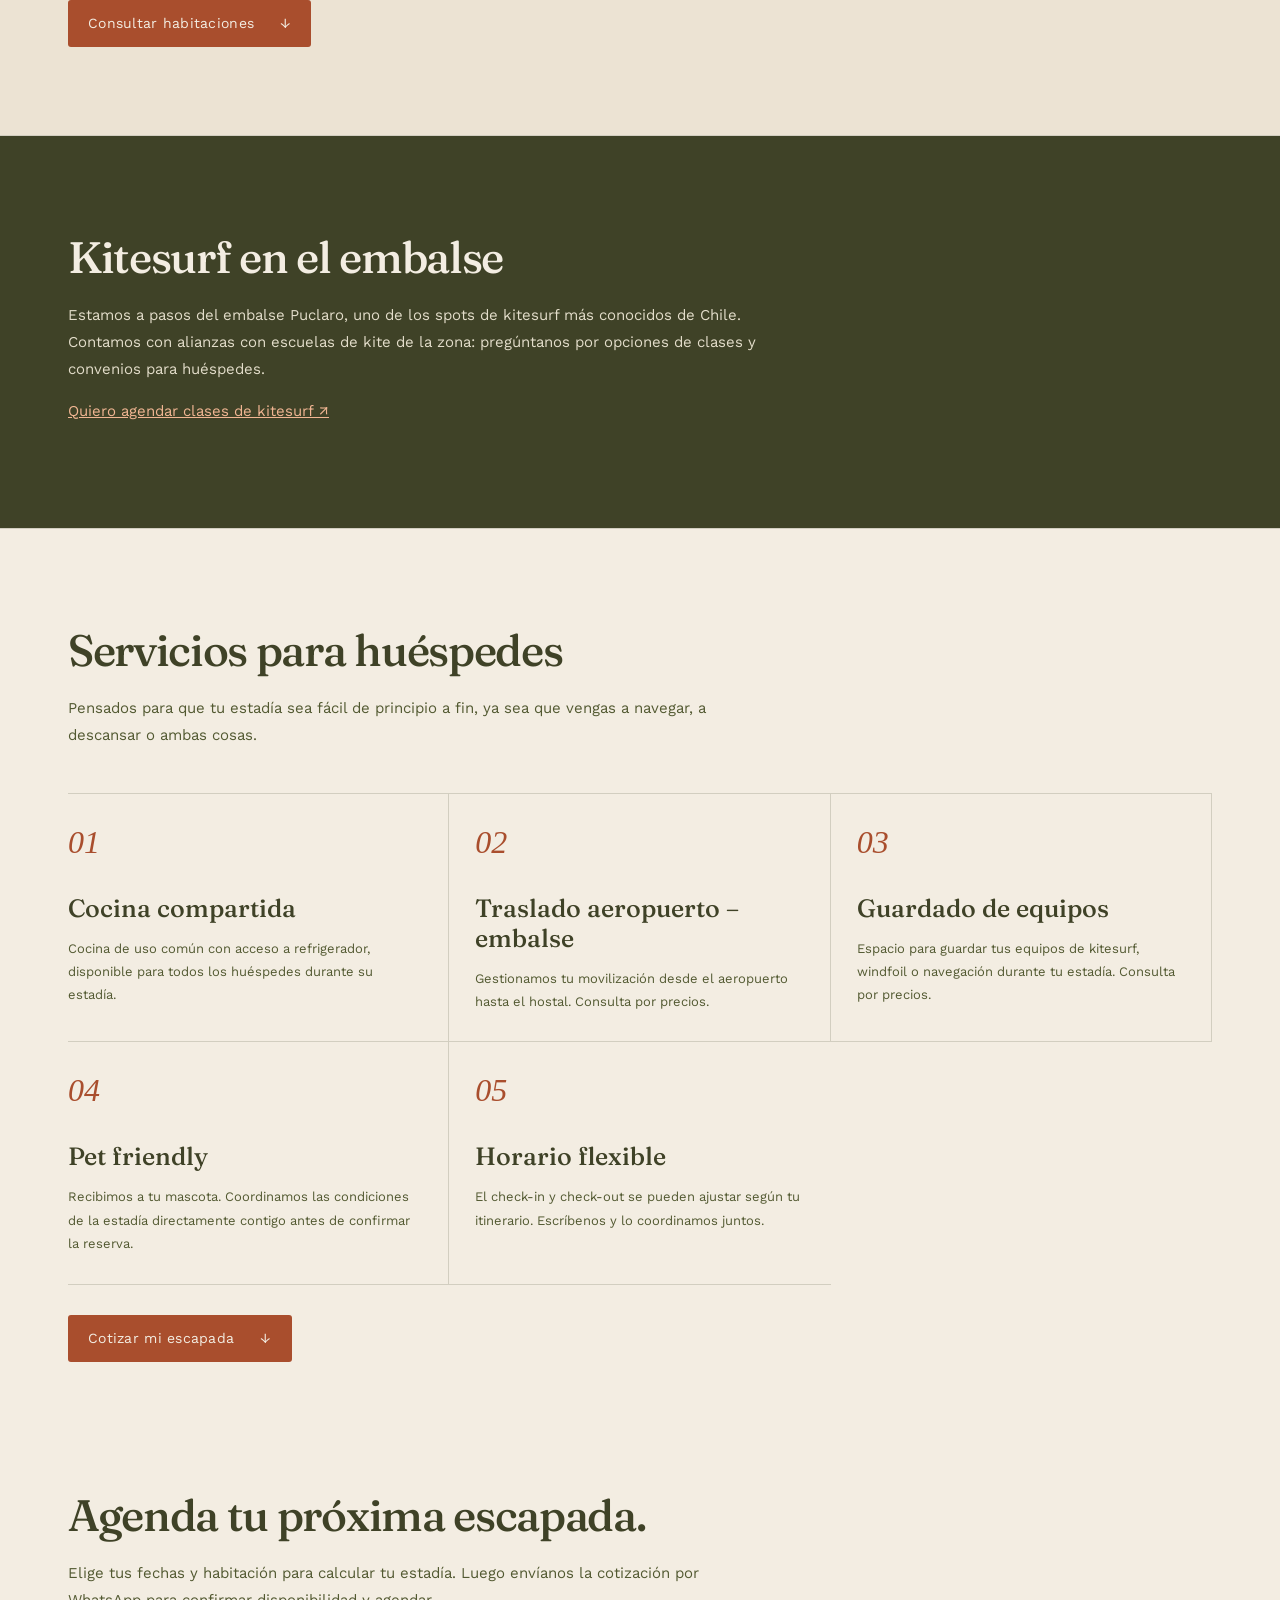
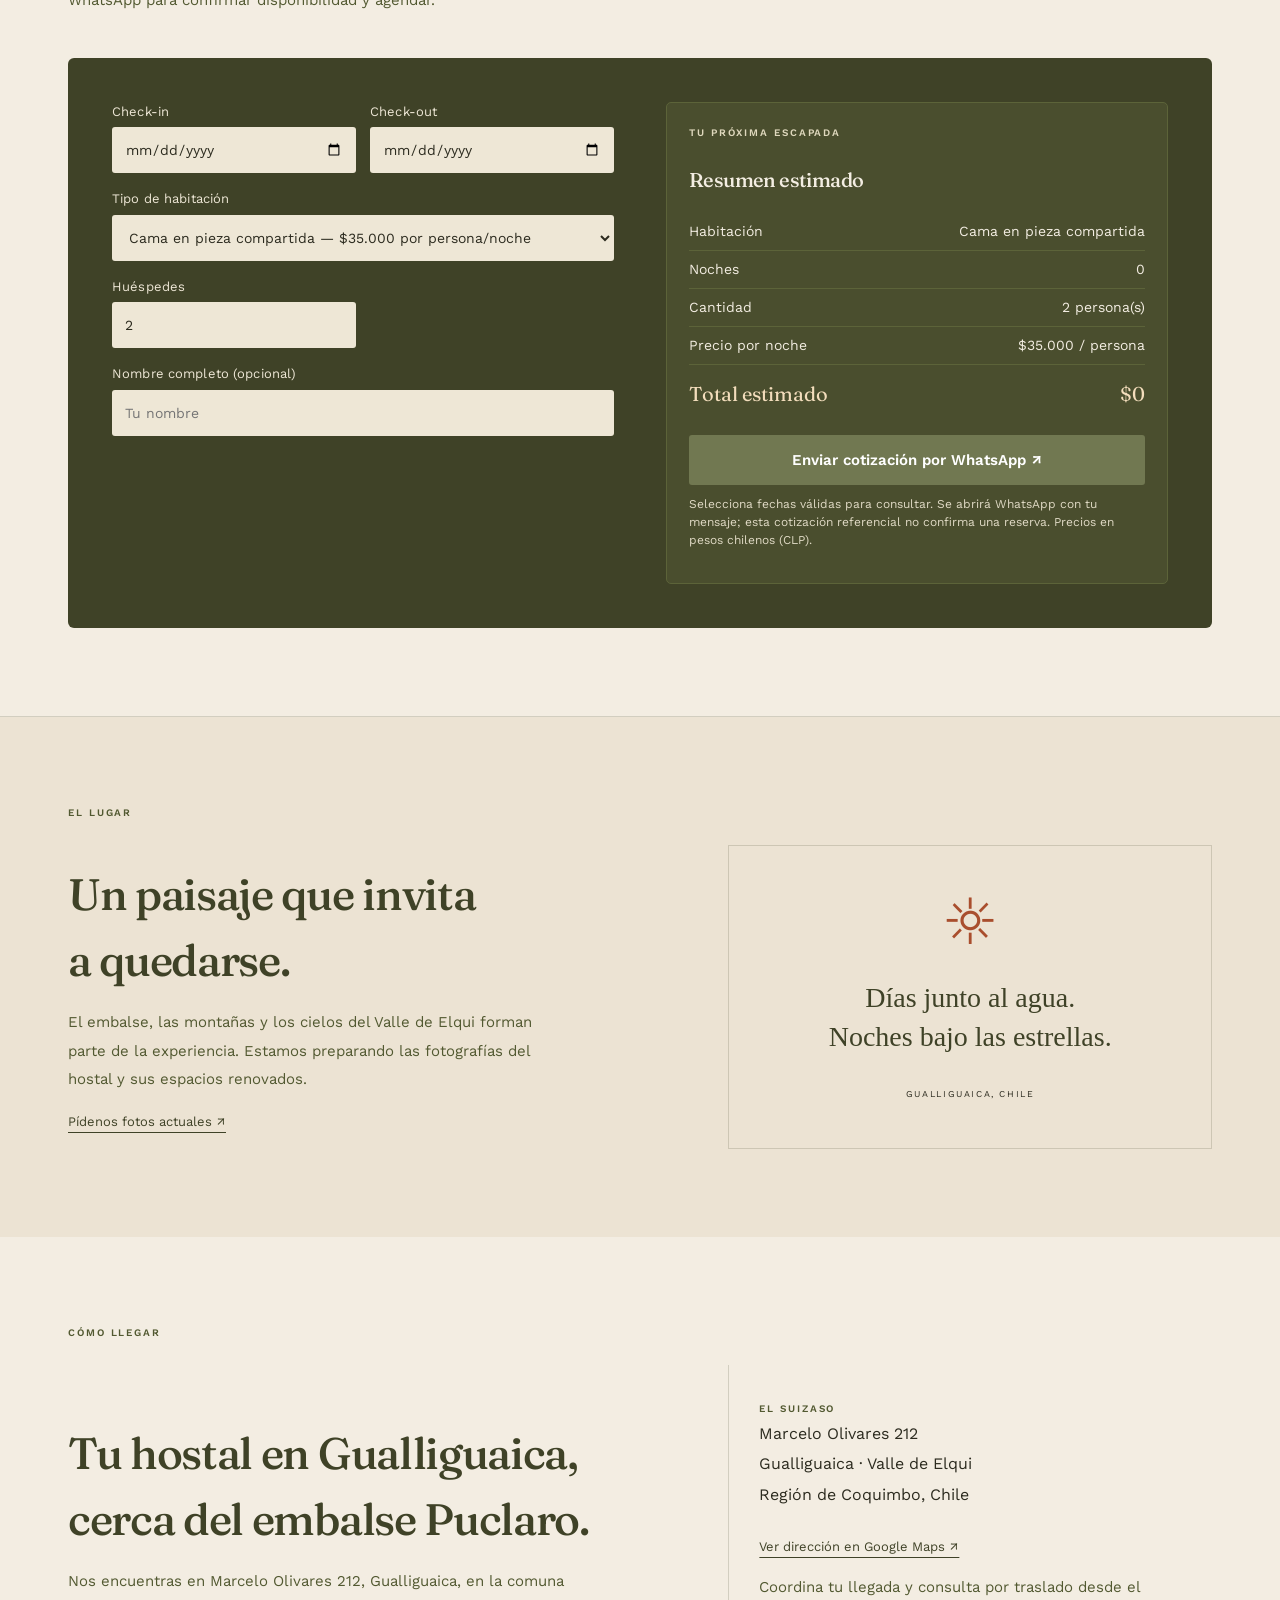
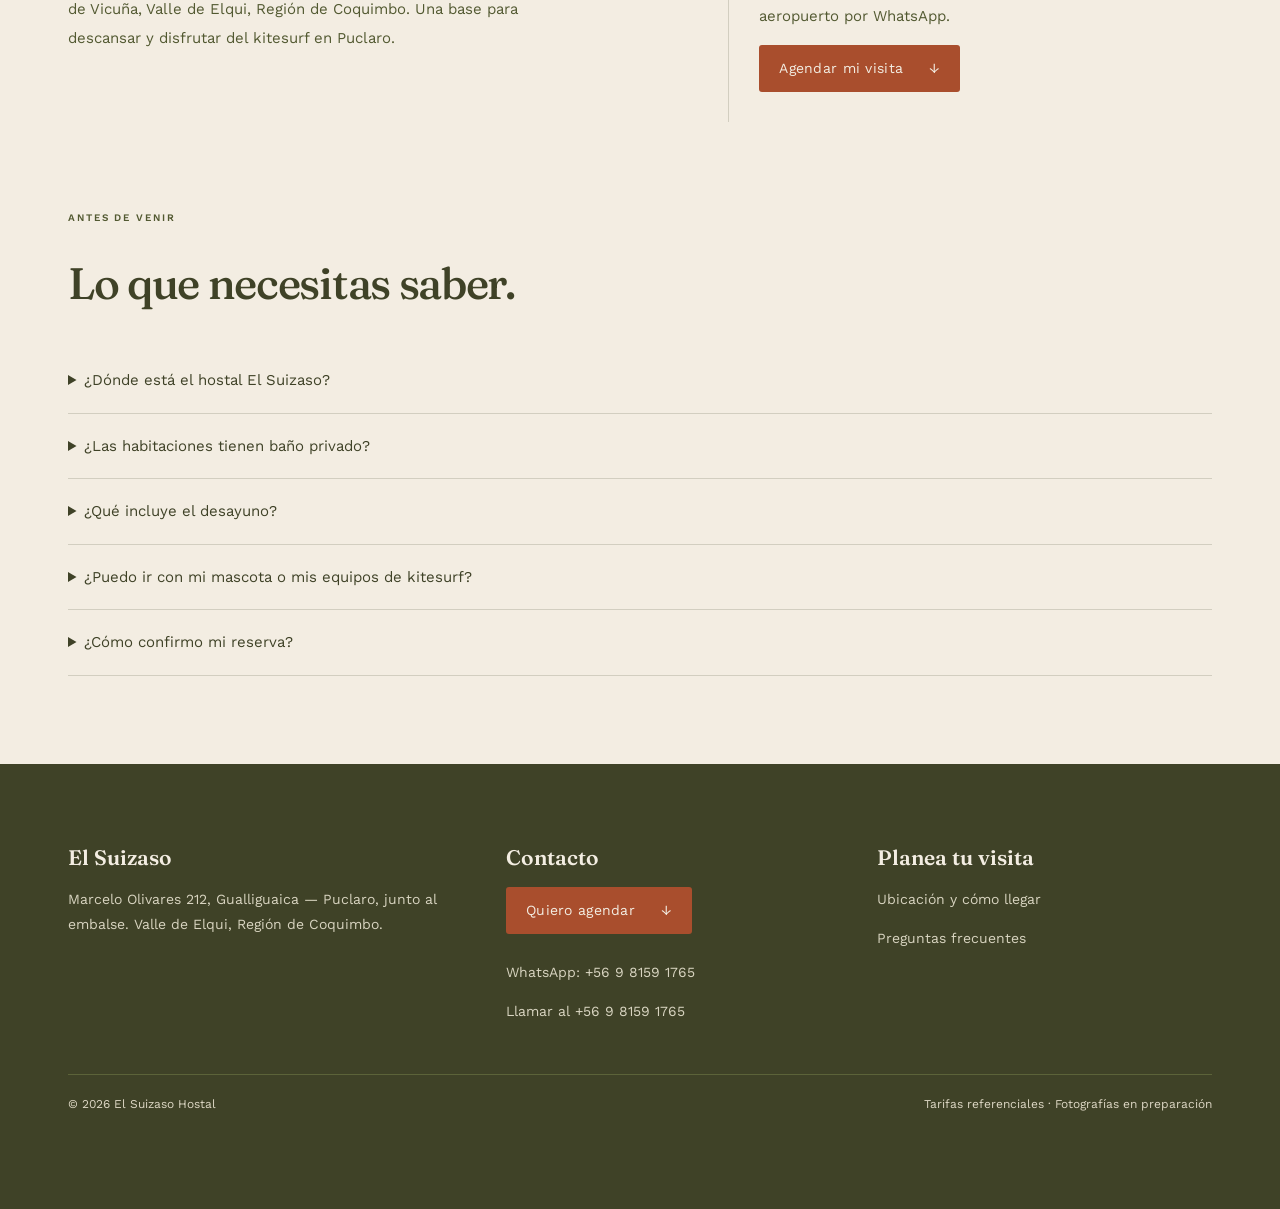
==== commit ba6cda64: "Add warm photo-led proposal with manual carousel, progressive exploration and comparison navigation" ====
--- a/index.html
+++ b/index.html
@@ -16,7 +16,7 @@
 <link rel="icon" type="image/svg+xml" href="assets/favicon.svg">
 <link rel="preload" href="assets/fraunces-400.woff" as="font" type="font/woff" crossorigin>
 <link rel="preload" href="assets/work-sans-400.woff" as="font" type="font/woff" crossorigin>
-<link rel="stylesheet" href="assets/styles.css">
+<link rel="stylesheet" href="assets/styles.css?v=20261108-propuesta">
 <script src="assets/main.js" defer></script>
 
 <script type="application/ld+json">{"@context": "https://schema.org", "@type": "Hostel", "name": "El Suizaso", "description": "Hostal en Gualliguaica, cerca del embalse Puclaro, Valle de Elqui. Habitaciones privadas y compartidas con baños compartidos y desayuno incluido.", "telephone": "+56981591765", "address": {"@type": "PostalAddress", "streetAddress": "Marcelo Olivares 212", "addressLocality": "Gualliguaica, Vicuña", "addressRegion": "Coquimbo", "addressCountry": "CL"}, "petsAllowed": true, "url": "https://el-suizaso.vercel.app/", "@id": "https://el-suizaso.vercel.app/#hostal"}</script>
@@ -40,7 +40,7 @@
       <a href="#galeria">Galería</a>
       <a href="#contacto">Contacto</a>
     </nav>
-    <a class="nav-cta schedule-cta" href="#reservar">Ver disponibilidad <span aria-hidden="true">↓</span></a>
+    <div class="nav-actions"><a class="proposal-link" href="/propuesta">Nuestra propuesta <span aria-hidden="true">↗</span></a><a class="nav-cta schedule-cta" href="#reservar">Quiero reservar <span aria-hidden="true">↓</span></a></div>
   </div>
 </header>
 
--- a/assets/styles.css
+++ b/assets/styles.css
@@ -188,3 +188,5 @@
 
 /* Direct scheduling via WhatsApp. */
 .schedule-cta{width:fit-content;text-decoration:none;min-height:46px;font-size:14px}.room-cta{margin-top:8px;font-size:13px}.section-cta{margin-top:30px}.booking-direct{display:flex;align-items:center;gap:20px;flex-wrap:wrap;margin:-12px 0 28px}.booking-direct>span{font-size:13px;color:var(--olive-2)}.whatsapp-float{position:fixed;bottom:22px;right:22px;z-index:45;display:flex;gap:16px;align-items:center;min-height:50px;padding:14px 20px;border-radius:4px;background:var(--terracotta);color:var(--cream);box-shadow:0 4px 20px #2c2b1f25;text-decoration:none;font:500 14px system-ui,sans-serif;transition:background .2s,transform .2s}.whatsapp-float:hover{background:var(--terracotta-dark);transform:translateY(-2px)}footer{padding-bottom:96px}footer .schedule-cta{color:var(--cream);margin-bottom:12px}footer .schedule-cta:hover{color:var(--cream)}@media(max-width:620px){.whatsapp-float{right:16px;bottom:max(16px,env(safe-area-inset-bottom));font-size:13px;padding:12px 16px}.booking-direct{gap:12px}.nav>.schedule-cta{display:none}}
+
+.nav-actions{display:flex;align-items:center;gap:10px;flex-shrink:0}.proposal-link{display:inline-flex;align-items:center;gap:12px;min-height:44px;padding:10px 14px;border:1px solid var(--line);border-radius:3px;text-decoration:none;font-size:12px;color:var(--olive)}.proposal-link:hover{background:var(--cream-2)}@media(min-width:901px) and (max-width:1240px){.navlinks{gap:10px}.navlinks a{font-size:11px}.nav{gap:12px;padding-left:20px;padding-right:20px}.nav-actions .schedule-cta{font-size:12px;padding:12px}.proposal-link{padding:10px;font-size:11px}}@media(max-width:620px){.nav-actions{gap:6px}.nav-actions .schedule-cta{display:none}.proposal-link{padding:8px;font-size:10px;gap:5px}.nav{gap:8px}.menu-toggle{font-size:11px;padding:8px}.brand-symbol{display:none}.brand{font-size:18px}}
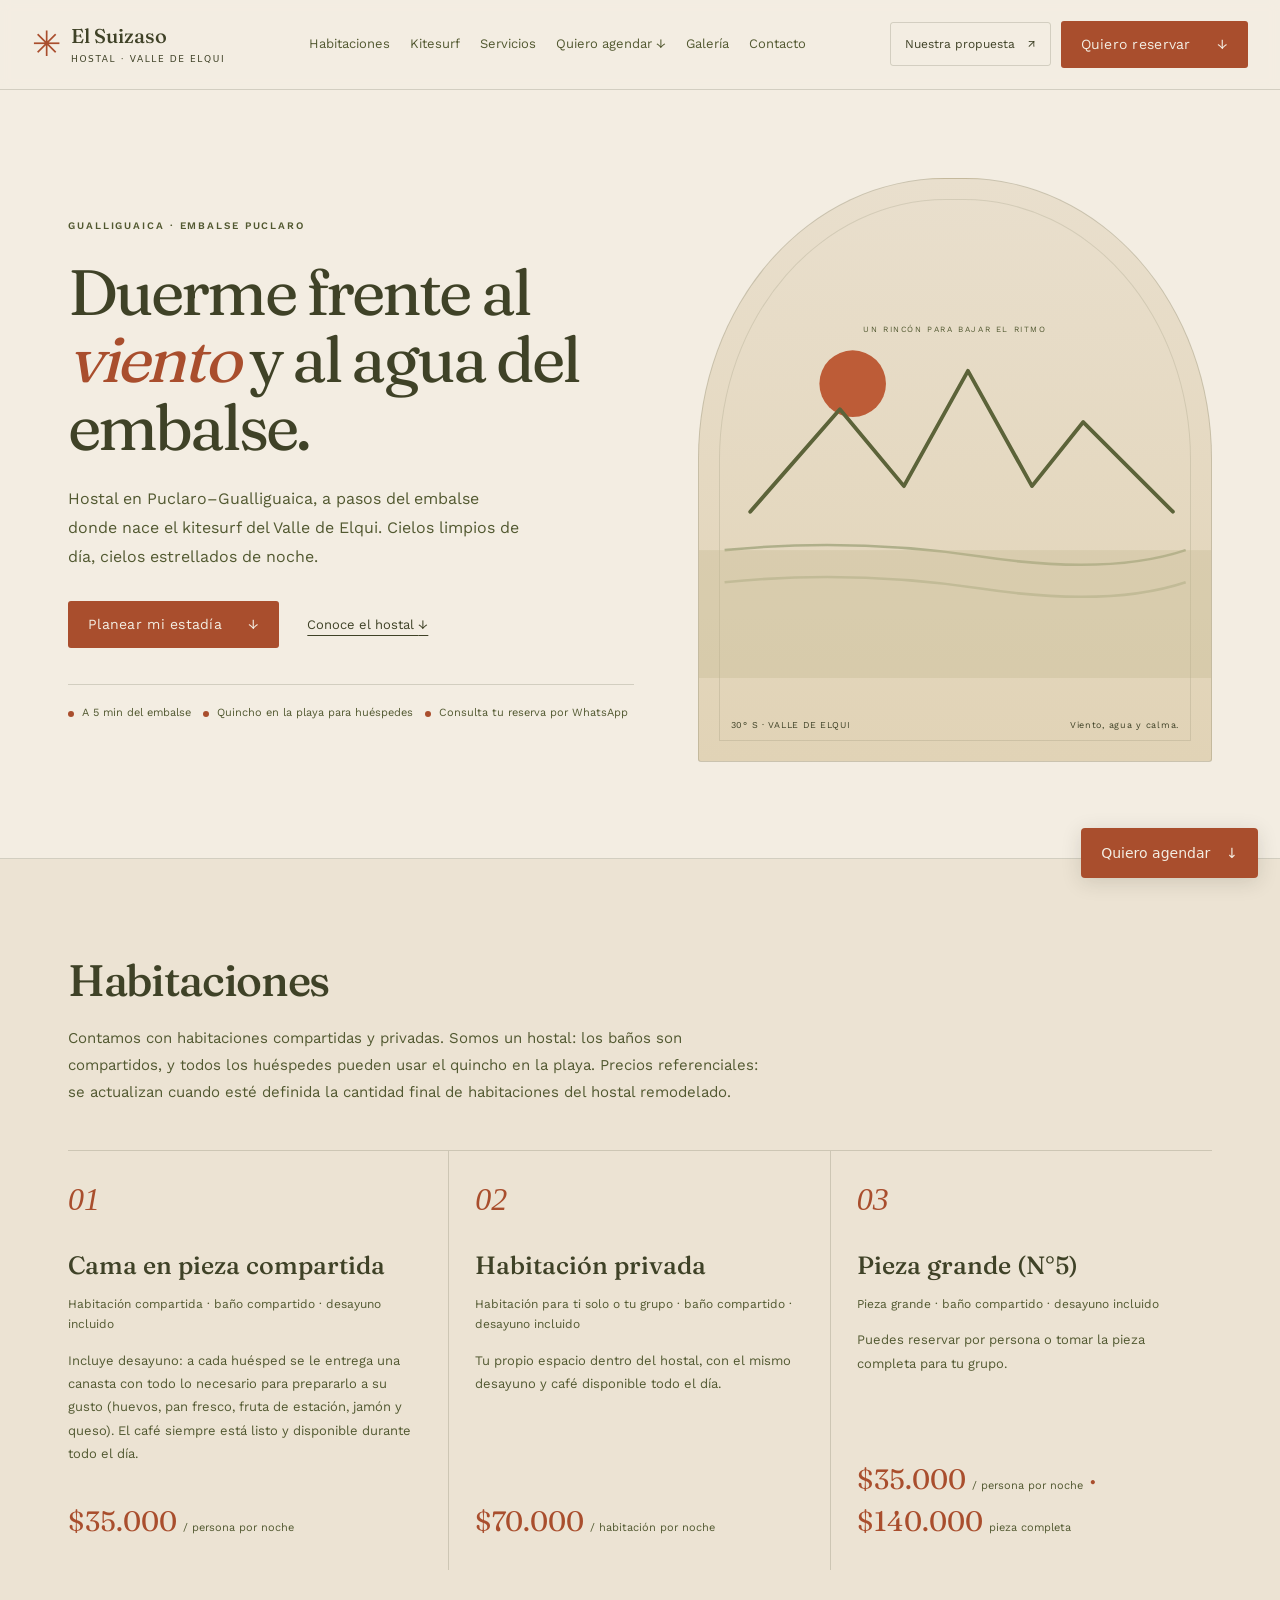
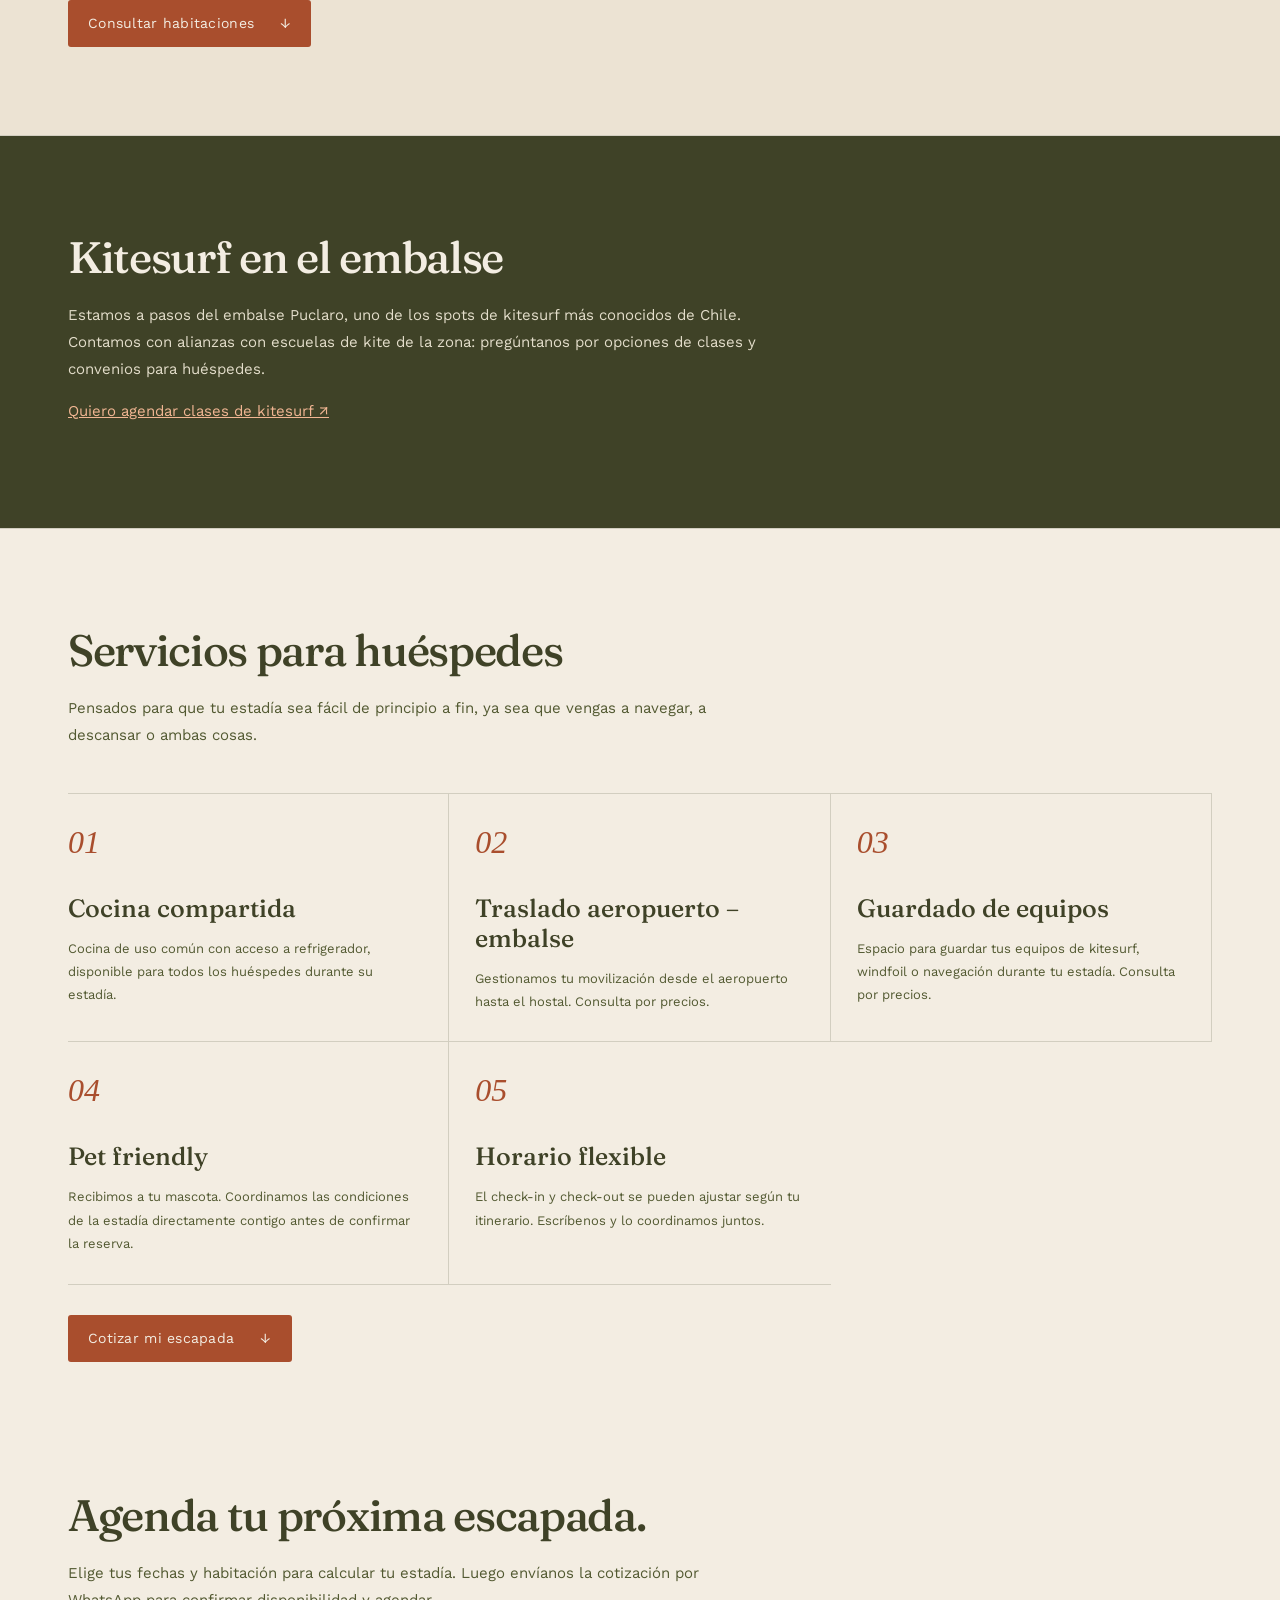
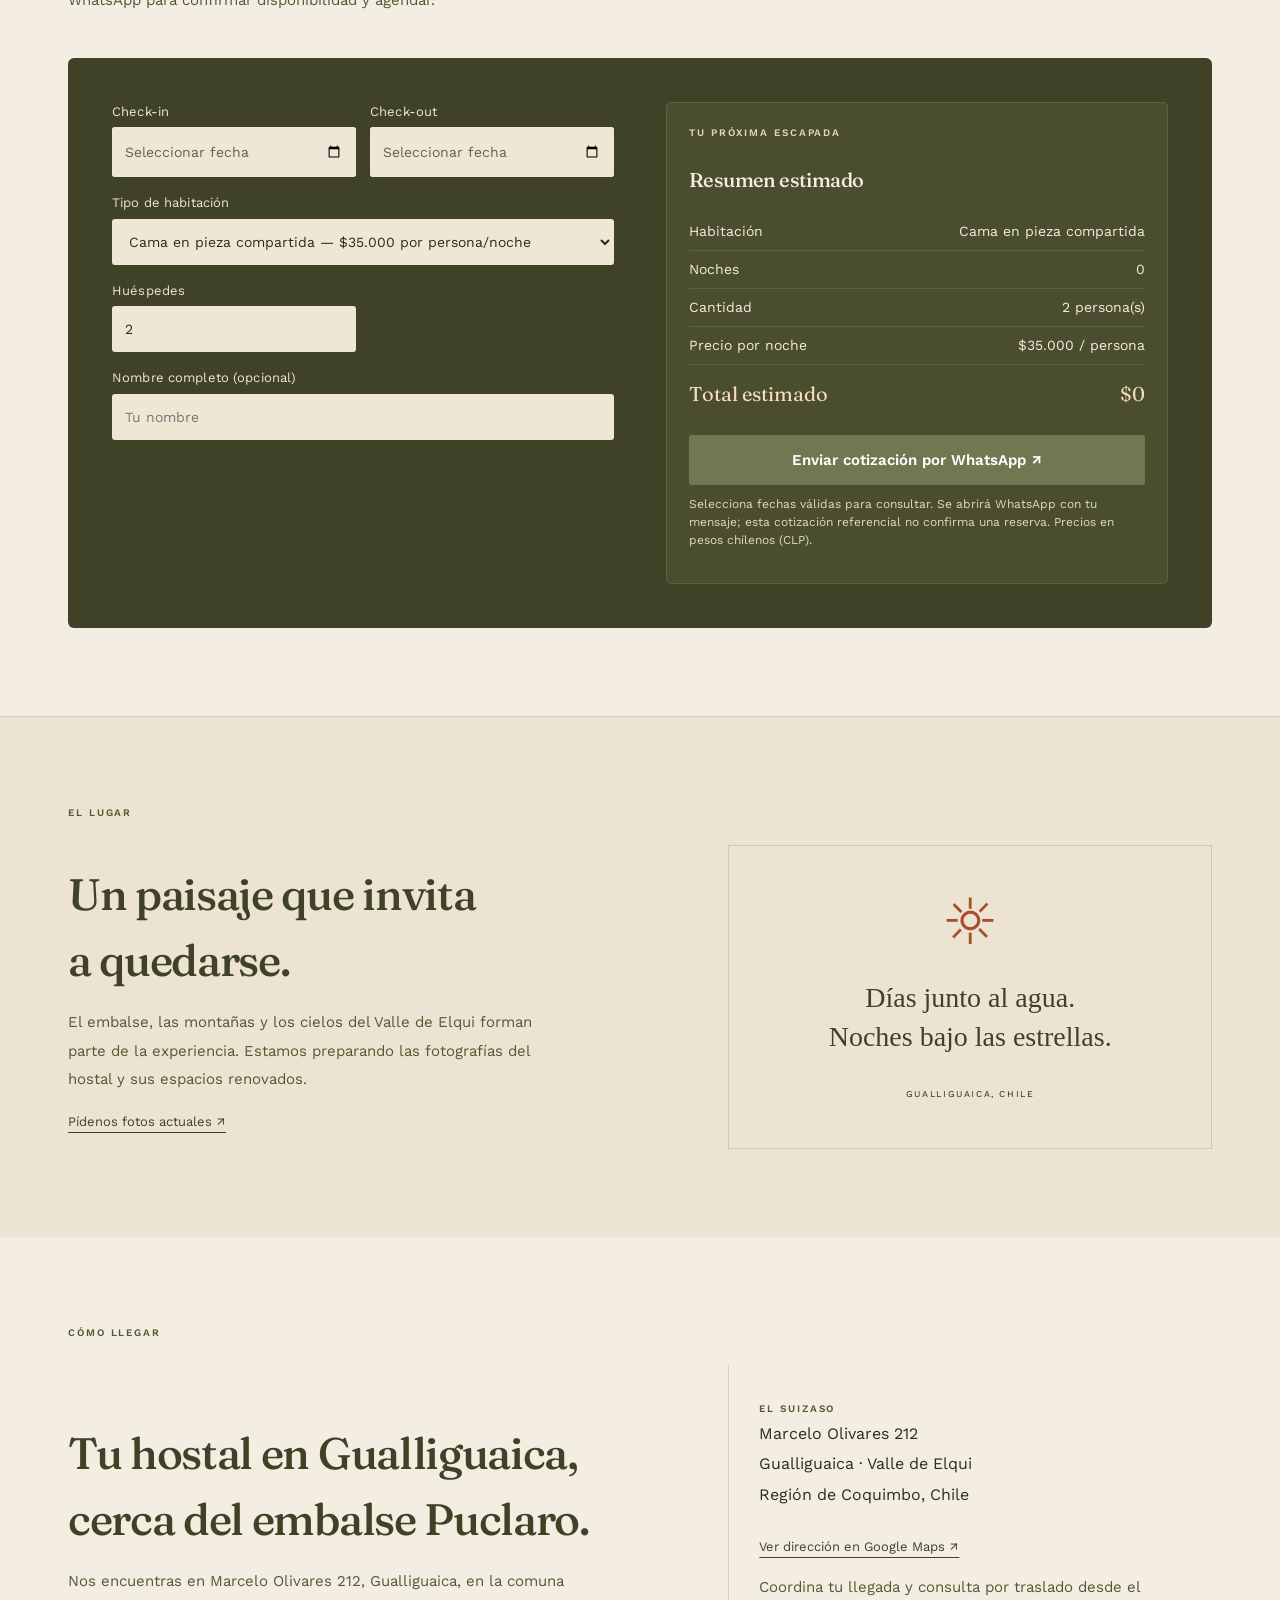
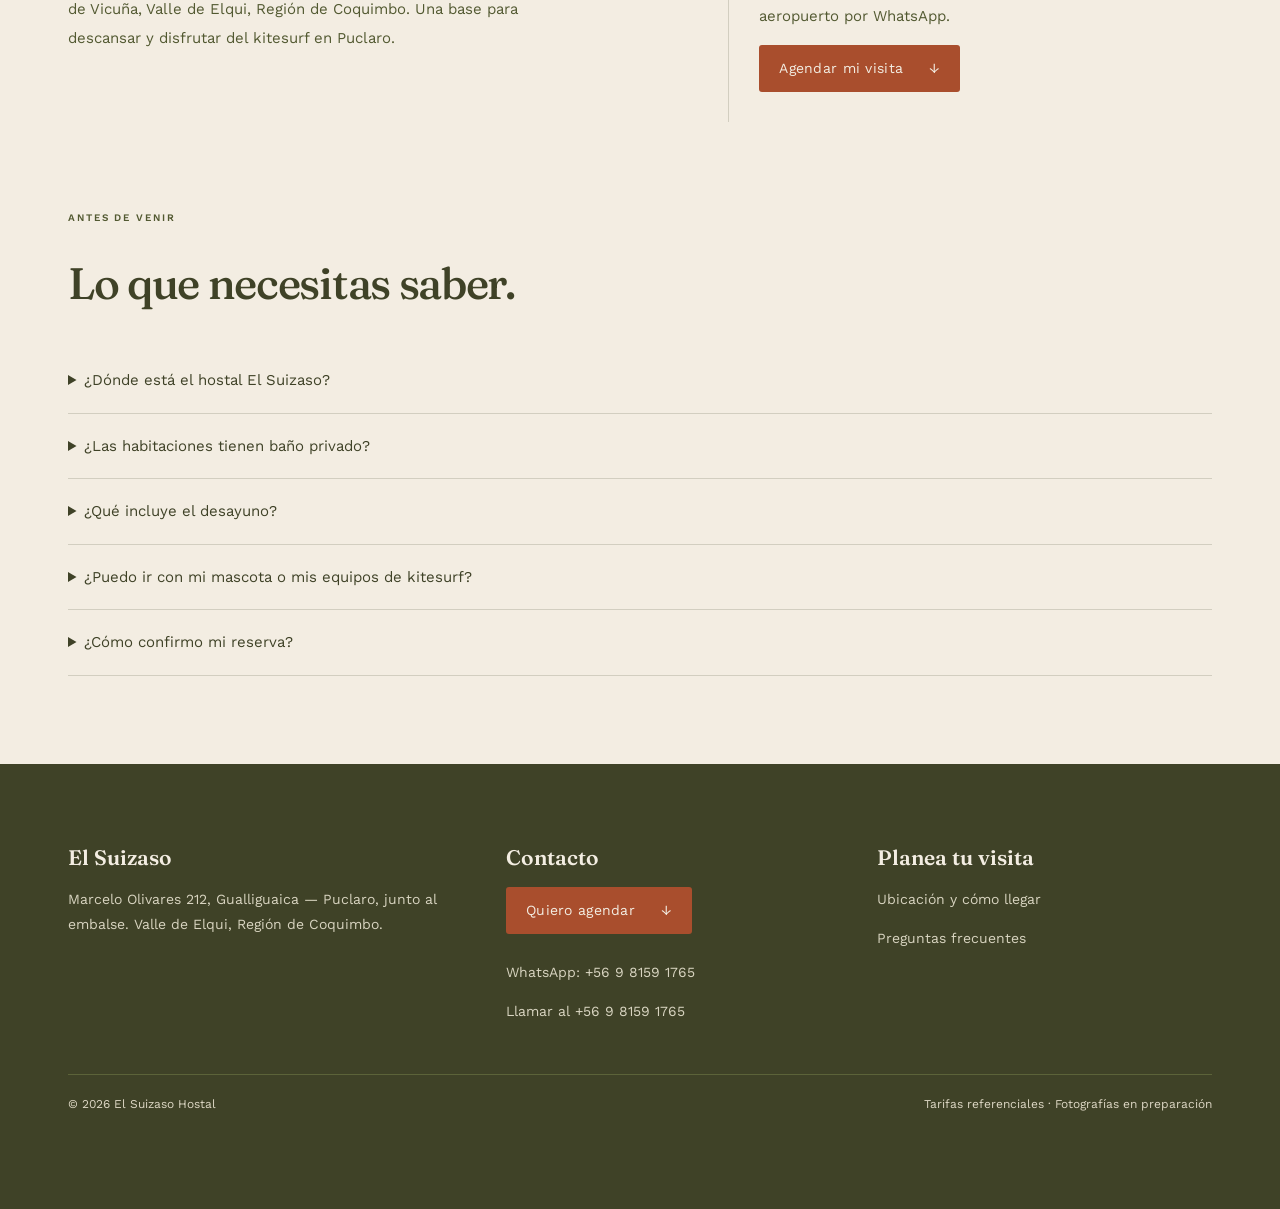
==== commit b7ea748b: "Fix iPhone date field overflow and add explicit empty date prompts" ====
--- a/index.html
+++ b/index.html
@@ -16,8 +16,8 @@
 <link rel="icon" type="image/svg+xml" href="assets/favicon.svg">
 <link rel="preload" href="assets/fraunces-400.woff" as="font" type="font/woff" crossorigin>
 <link rel="preload" href="assets/work-sans-400.woff" as="font" type="font/woff" crossorigin>
-<link rel="stylesheet" href="assets/styles.css?v=20261108-propuesta">
-<script src="assets/main.js" defer></script>
+<link rel="stylesheet" href="assets/styles.css?v=20261108-fechas">
+<script src="assets/main.js?v=20261108-fechas" defer></script>
 
 <script type="application/ld+json">{"@context": "https://schema.org", "@type": "Hostel", "name": "El Suizaso", "description": "Hostal en Gualliguaica, cerca del embalse Puclaro, Valle de Elqui. Habitaciones privadas y compartidas con baños compartidos y desayuno incluido.", "telephone": "+56981591765", "address": {"@type": "PostalAddress", "streetAddress": "Marcelo Olivares 212", "addressLocality": "Gualliguaica, Vicuña", "addressRegion": "Coquimbo", "addressCountry": "CL"}, "petsAllowed": true, "url": "https://el-suizaso.vercel.app/", "@id": "https://el-suizaso.vercel.app/#hostal"}</script>
 
@@ -163,14 +163,14 @@
         <noscript><p>Para usar el cotizador activa JavaScript, o <a href="https://wa.me/56981591765">consulta directamente por WhatsApp</a>.</p></noscript>
     <form class="booking-panel" id="booking-form">
       <div>
-        <div class="field-row">
+        <div class="field-row date-row">
           <div class="field-group">
             <label for="checkin">Check-in</label>
-            <input type="date" id="checkin" required>
+            <div class="date-control"><input type="date" id="checkin" required data-empty="true"><span class="date-placeholder" aria-hidden="true">Seleccionar fecha</span></div>
           </div>
           <div class="field-group">
             <label for="checkout">Check-out</label>
-            <input type="date" id="checkout" required>
+            <div class="date-control"><input type="date" id="checkout" required data-empty="true"><span class="date-placeholder" aria-hidden="true">Seleccionar fecha</span></div>
           </div>
         </div>
 
--- a/assets/styles.css
+++ b/assets/styles.css
@@ -190,3 +190,6 @@
 .schedule-cta{width:fit-content;text-decoration:none;min-height:46px;font-size:14px}.room-cta{margin-top:8px;font-size:13px}.section-cta{margin-top:30px}.booking-direct{display:flex;align-items:center;gap:20px;flex-wrap:wrap;margin:-12px 0 28px}.booking-direct>span{font-size:13px;color:var(--olive-2)}.whatsapp-float{position:fixed;bottom:22px;right:22px;z-index:45;display:flex;gap:16px;align-items:center;min-height:50px;padding:14px 20px;border-radius:4px;background:var(--terracotta);color:var(--cream);box-shadow:0 4px 20px #2c2b1f25;text-decoration:none;font:500 14px system-ui,sans-serif;transition:background .2s,transform .2s}.whatsapp-float:hover{background:var(--terracotta-dark);transform:translateY(-2px)}footer{padding-bottom:96px}footer .schedule-cta{color:var(--cream);margin-bottom:12px}footer .schedule-cta:hover{color:var(--cream)}@media(max-width:620px){.whatsapp-float{right:16px;bottom:max(16px,env(safe-area-inset-bottom));font-size:13px;padding:12px 16px}.booking-direct{gap:12px}.nav>.schedule-cta{display:none}}
 
 .nav-actions{display:flex;align-items:center;gap:10px;flex-shrink:0}.proposal-link{display:inline-flex;align-items:center;gap:12px;min-height:44px;padding:10px 14px;border:1px solid var(--line);border-radius:3px;text-decoration:none;font-size:12px;color:var(--olive)}.proposal-link:hover{background:var(--cream-2)}@media(min-width:901px) and (max-width:1240px){.navlinks{gap:10px}.navlinks a{font-size:11px}.nav{gap:12px;padding-left:20px;padding-right:20px}.nav-actions .schedule-cta{font-size:12px;padding:12px}.proposal-link{padding:10px;font-size:11px}}@media(max-width:620px){.nav-actions{gap:6px}.nav-actions .schedule-cta{display:none}.proposal-link{padding:8px;font-size:10px;gap:5px}.nav{gap:8px}.menu-toggle{font-size:11px;padding:8px}.brand-symbol{display:none}.brand{font-size:18px}}
+
+/* Constrain Safari date controls and make empty state explicit. */
+.field-row{grid-template-columns:repeat(2,minmax(0,1fr))}.field-group{min-width:0}.booking-panel>div{min-width:0}.date-control{position:relative;min-width:0;width:100%;overflow:hidden;border-radius:3px;background:#eee7d6}.field-group .date-control input[type="date"]{display:block;box-sizing:border-box;width:100%;max-width:100%;min-width:0;height:50px;min-height:50px;margin:0;padding:12px;-webkit-appearance:none;appearance:none;color:var(--ink);color-scheme:light;text-align:left}.date-control input[type="date"]::-webkit-date-and-time-value{text-align:left;min-height:1.5em}.date-control input[type="date"]::-webkit-datetime-edit{min-width:0;padding:0}.date-placeholder{display:none;position:absolute;left:13px;top:50%;transform:translateY(-50%);pointer-events:none;font-size:14px;line-height:1.5;color:#62634e}.date-control input[data-empty="true"]+.date-placeholder{display:block}.date-control input[data-empty="true"]::-webkit-datetime-edit{color:transparent}.date-control input[data-empty="true"]::-webkit-date-and-time-value{color:transparent}.date-control:focus-within{outline:2px solid var(--terracotta);outline-offset:2px}.field-group .date-control input:focus{outline:0}@media(max-width:620px){.field-row.date-row{grid-template-columns:minmax(0,1fr);gap:0}.field-group input,.field-group select,.proposal-page .field-group input,.proposal-page .field-group select{font-size:16px}.date-placeholder{font-size:16px}.field-group .date-control input[type="date"]{font-size:16px}}
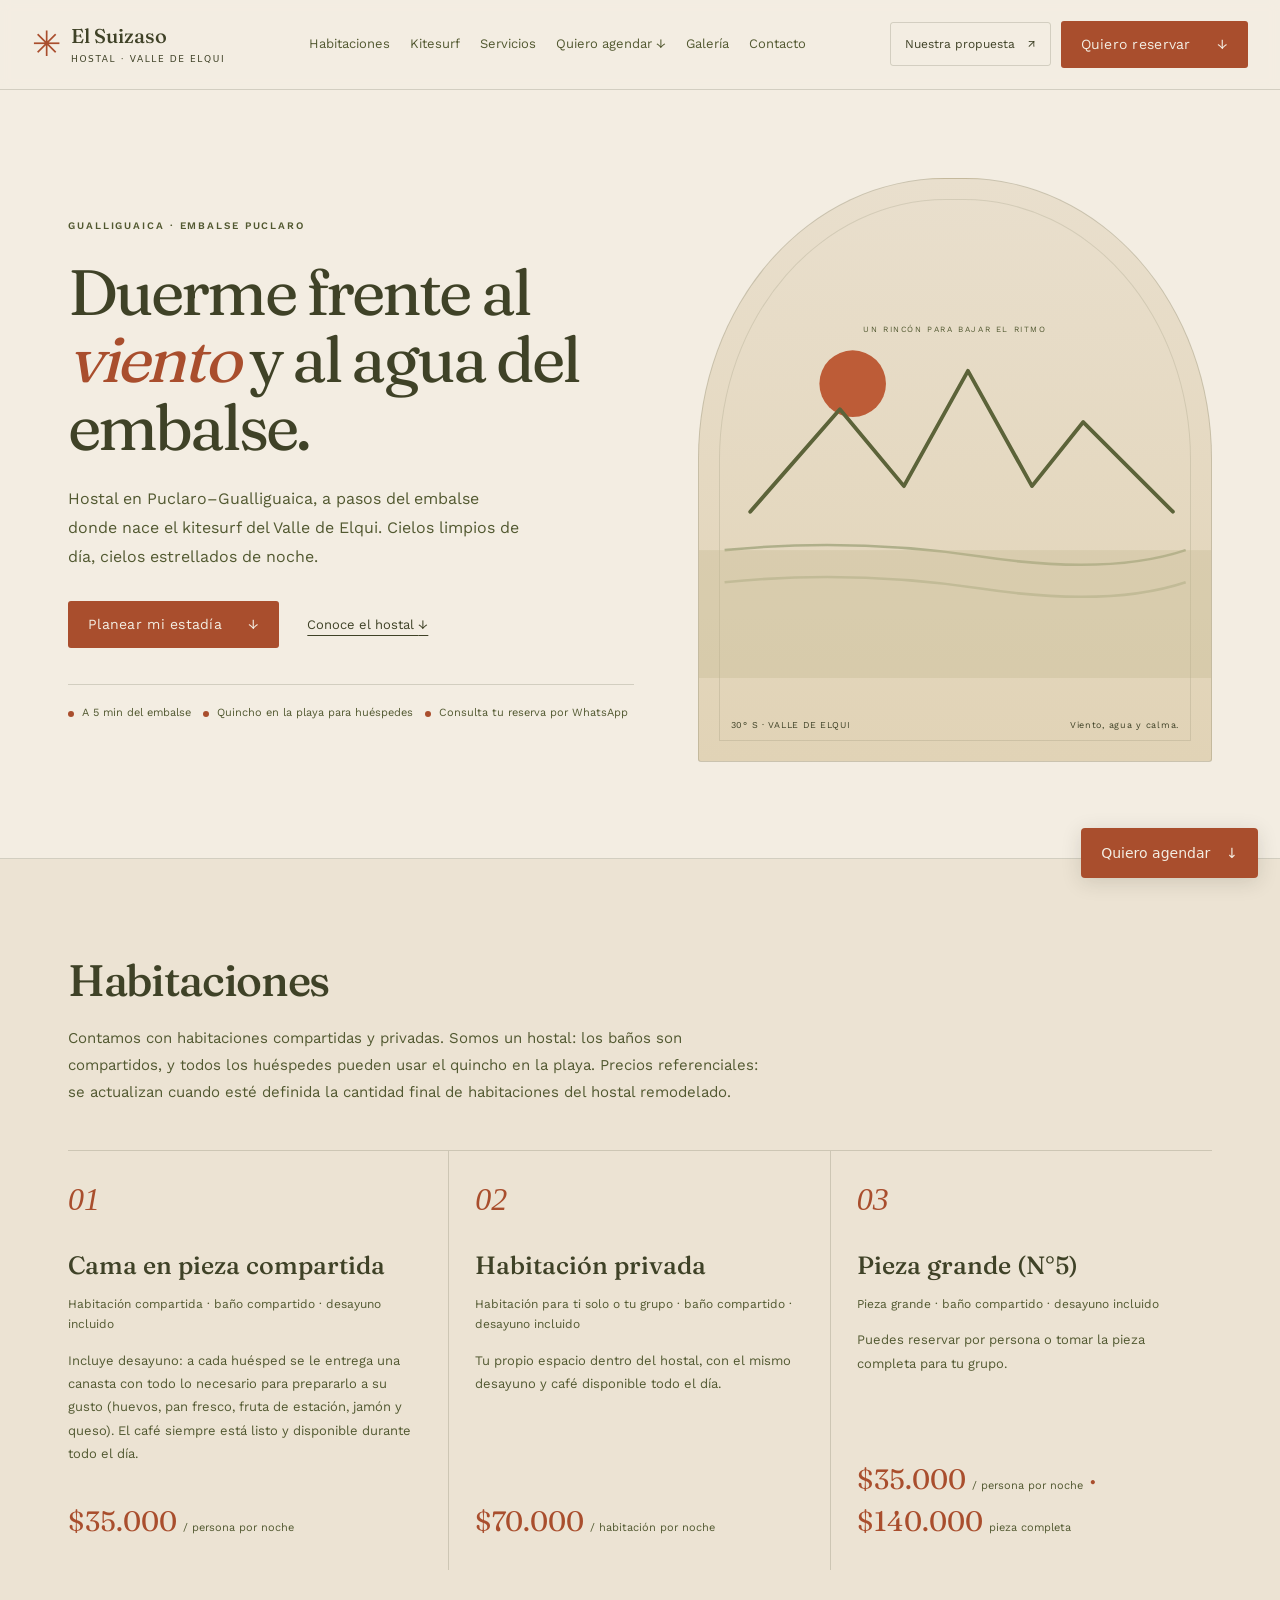
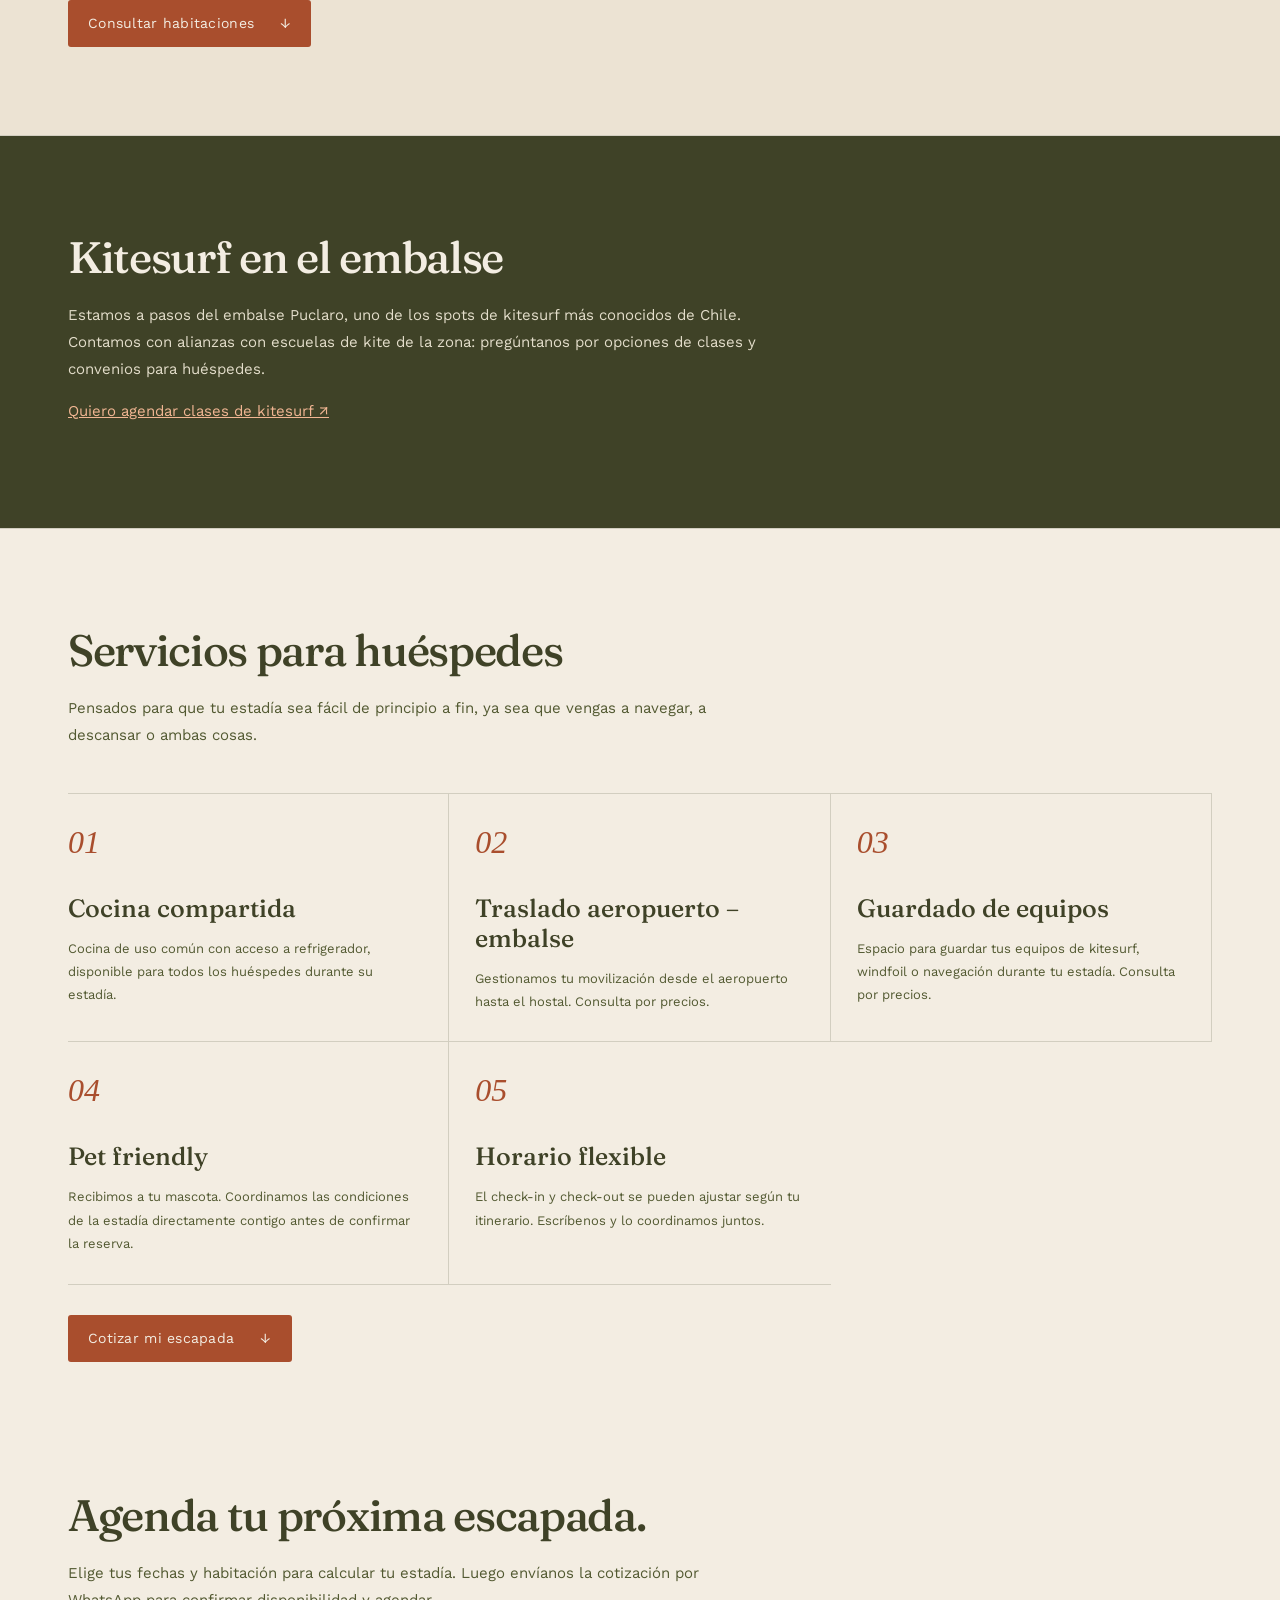
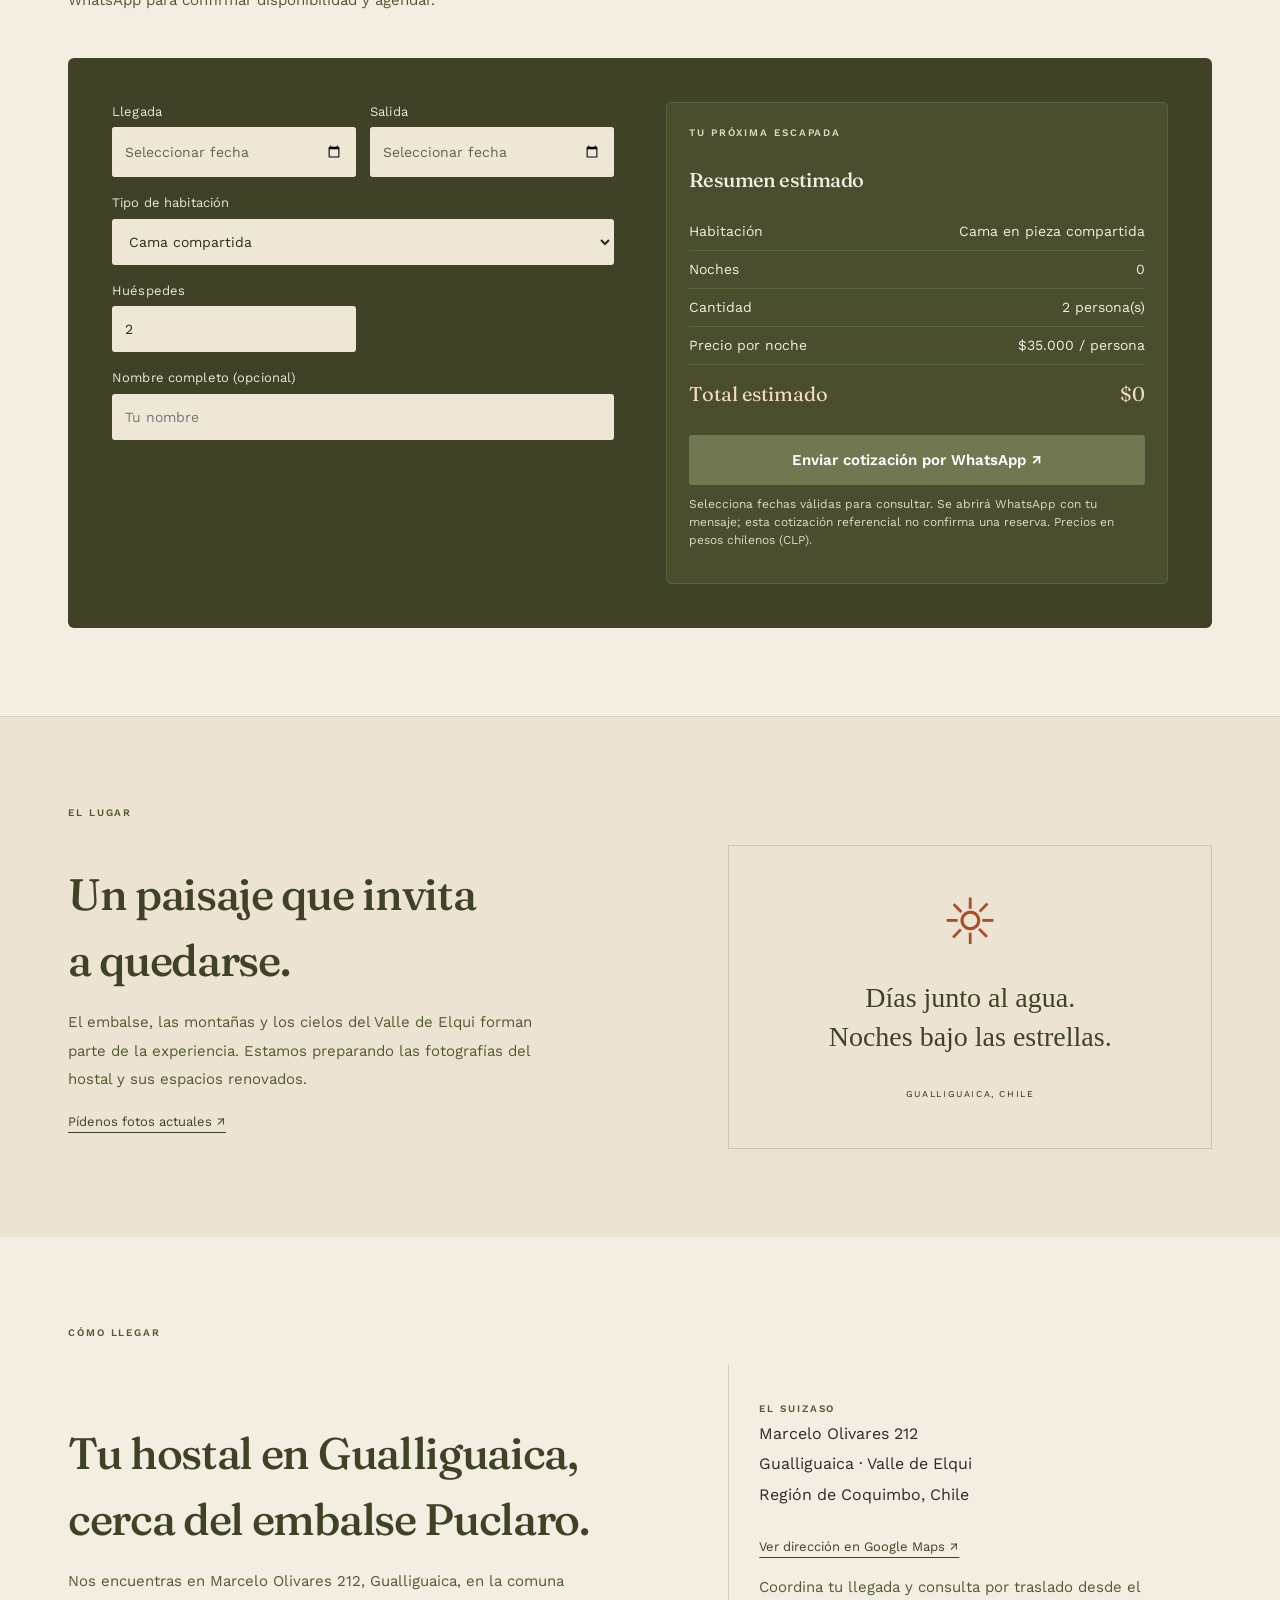
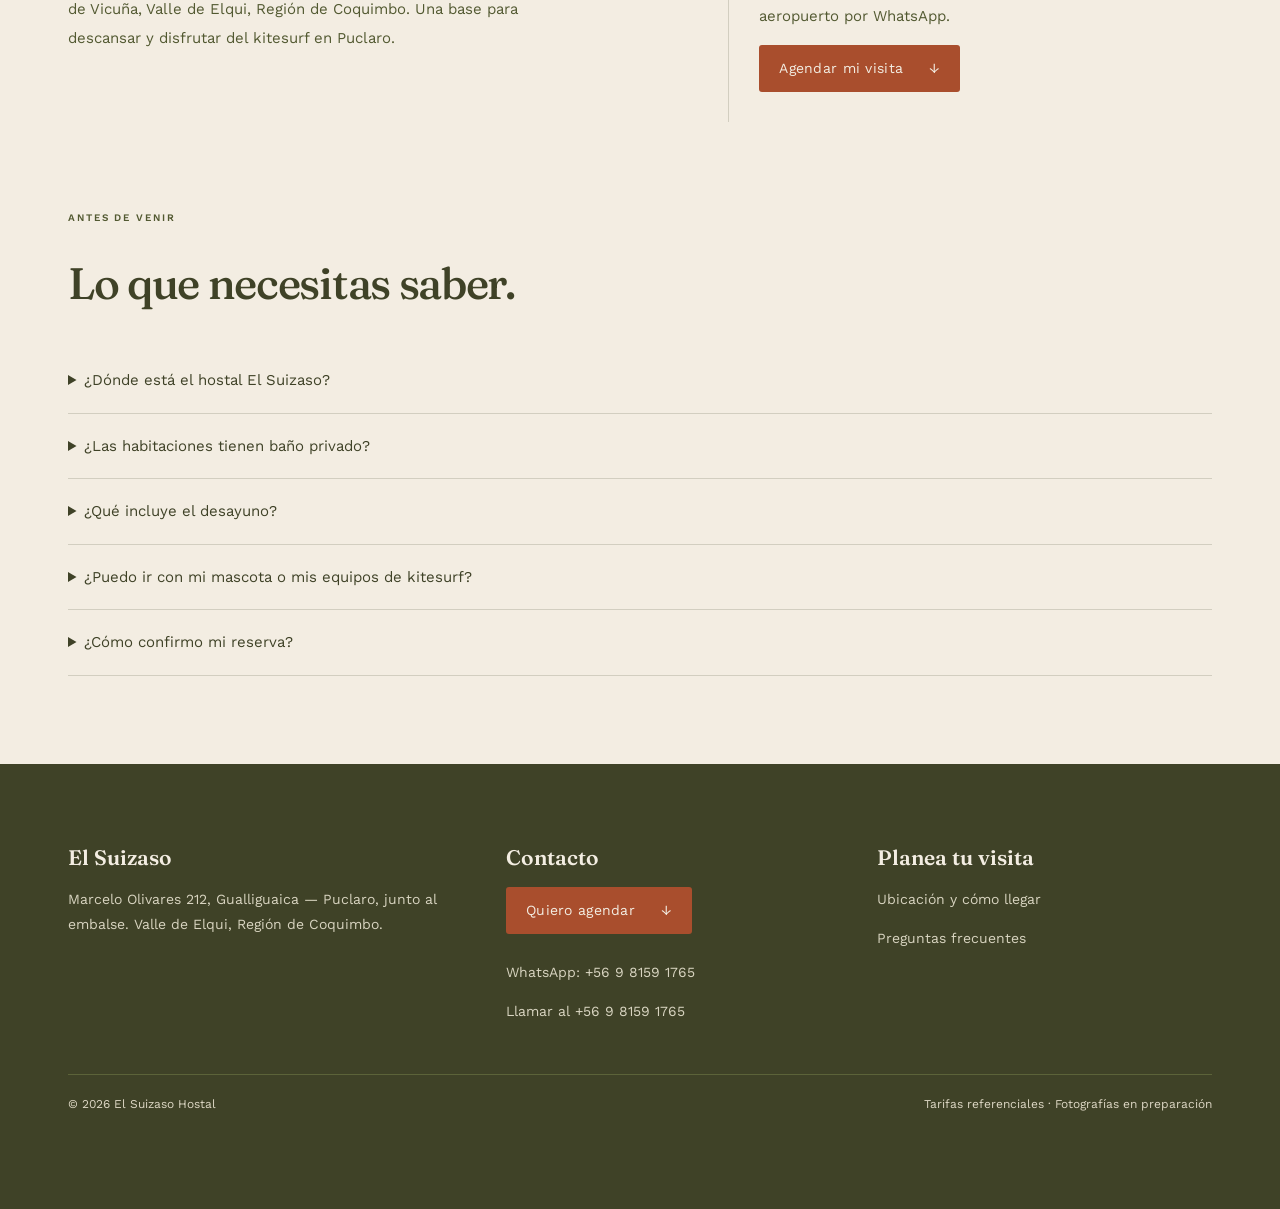
==== commit e36beea2: "Refine both mobile experiences with clean navigation, readable content, touch controls and unobstruc" ====
--- a/index.html
+++ b/index.html
@@ -2,7 +2,7 @@
 <html lang="es">
 <head>
 <meta charset="UTF-8">
-<meta name="viewport" content="width=device-width, initial-scale=1.0">
+<meta name="viewport" content="width=device-width, initial-scale=1.0, viewport-fit=cover">
 <title>Hostal en Gualliguaica, Puclaro · El Suizaso | Valle de Elqui</title>
 <meta name="description" content="El Suizaso: hostal en Gualliguaica, cerca del embalse Puclaro, Valle de Elqui. Habitaciones privadas y compartidas, desayuno y consultas por WhatsApp.">
 <meta name="theme-color" content="#3f4227">
@@ -17,11 +17,12 @@
 <link rel="preload" href="assets/fraunces-400.woff" as="font" type="font/woff" crossorigin>
 <link rel="preload" href="assets/work-sans-400.woff" as="font" type="font/woff" crossorigin>
 <link rel="stylesheet" href="assets/styles.css?v=20261108-fechas">
-<script src="assets/main.js?v=20261108-fechas" defer></script>
+<script src="assets/main.js?v=20261108-mobile" defer></script>
 
 <script type="application/ld+json">{"@context": "https://schema.org", "@type": "Hostel", "name": "El Suizaso", "description": "Hostal en Gualliguaica, cerca del embalse Puclaro, Valle de Elqui. Habitaciones privadas y compartidas con baños compartidos y desayuno incluido.", "telephone": "+56981591765", "address": {"@type": "PostalAddress", "streetAddress": "Marcelo Olivares 212", "addressLocality": "Gualliguaica, Vicuña", "addressRegion": "Coquimbo", "addressCountry": "CL"}, "petsAllowed": true, "url": "https://el-suizaso.vercel.app/", "@id": "https://el-suizaso.vercel.app/#hostal"}</script>
 
 <!-- DOMAIN-SEO --><link rel="canonical" href="https://el-suizaso.vercel.app/"><meta property="og:url" content="https://el-suizaso.vercel.app/"><!-- /DOMAIN-SEO -->
+<link rel="stylesheet" href="assets/mobile.css?v=20261108-mobile"><script src="assets/mobile.js?v=20261108-mobile" defer></script>
 </head>
 <body>
 <a class="skip-link" href="#contenido">Saltar al contenido</a>
@@ -39,6 +40,7 @@
       <a class="schedule-nav" href="#reservar">Quiero agendar <span aria-hidden="true">↓</span></a>
       <a href="#galeria">Galería</a>
       <a href="#contacto">Contacto</a>
+      <a class="mobile-compare" href="/propuesta">Nuestra propuesta ↗</a>
     </nav>
     <div class="nav-actions"><a class="proposal-link" href="/propuesta">Nuestra propuesta <span aria-hidden="true">↗</span></a><a class="nav-cta schedule-cta" href="#reservar">Quiero reservar <span aria-hidden="true">↓</span></a></div>
   </div>
@@ -165,11 +167,11 @@
       <div>
         <div class="field-row date-row">
           <div class="field-group">
-            <label for="checkin">Check-in</label>
+            <label for="checkin">Llegada</label>
             <div class="date-control"><input type="date" id="checkin" required data-empty="true"><span class="date-placeholder" aria-hidden="true">Seleccionar fecha</span></div>
           </div>
           <div class="field-group">
-            <label for="checkout">Check-out</label>
+            <label for="checkout">Salida</label>
             <div class="date-control"><input type="date" id="checkout" required data-empty="true"><span class="date-placeholder" aria-hidden="true">Seleccionar fecha</span></div>
           </div>
         </div>
@@ -177,10 +179,10 @@
         <div class="field-group">
           <label for="roomtype">Tipo de habitación</label>
           <select id="roomtype">
-            <option value="35000" data-name="Cama en pieza compartida" data-mode="person">Cama en pieza compartida — $35.000 por persona/noche</option>
-            <option value="70000" data-name="Habitación privada" data-mode="room" data-multi="true">Habitación privada — $70.000 por habitación/noche</option>
-            <option value="35000" data-name="Pieza grande N°5 (por persona)" data-mode="person">Pieza grande N°5 — $35.000 por persona/noche</option>
-            <option value="140000" data-name="Pieza grande N°5 (pieza completa)" data-mode="room">Pieza grande N°5 — $140.000 pieza completa/noche</option>
+            <option value="35000" data-name="Cama en pieza compartida" data-mode="person">Cama compartida</option>
+            <option value="70000" data-name="Habitación privada" data-mode="room" data-multi="true">Habitación privada</option>
+            <option value="35000" data-name="Pieza grande N°5 (por persona)" data-mode="person">Pieza grande · por persona</option>
+            <option value="140000" data-name="Pieza grande N°5 (pieza completa)" data-mode="room">Pieza grande · completa</option>
           </select>
         </div>
 
--- a/assets/mobile.css
+++ b/assets/mobile.css
@@ -0,0 +1,121 @@
+/* Shared mobile layout. Loaded last so both versions use the same touch and form rules. */
+.mobile-compare{display:none}img,svg{max-width:100%}.hero-grid>*,.p-hero-layout>*,.story-layout>*,.plan-panel>*,.room-explore>*,.location-layout>*,.faq-layout>*,.place-layout>*{min-width:0}.booking-panel,.summary{max-width:100%}.summary-row>span{min-width:0;overflow-wrap:anywhere}.p-floating[hidden],.whatsapp-float[hidden]{display:none!important}
+@media(max-width:900px){
+  .navlinks.is-open,.proposal-page .navlinks.is-open{display:grid;grid-template-columns:minmax(0,1fr);gap:0;max-height:calc(100vh - 80px);max-height:calc(100dvh - 80px);overflow-y:auto;padding:10px 24px 18px;background:var(--cream);overscroll-behavior:contain}
+  .navlinks a,.proposal-page .navlinks a{display:flex;align-items:center;min-height:48px;font-size:15px;line-height:1.5;border-bottom:1px solid var(--line);padding:10px 0}
+  .navlinks .mobile-compare{display:flex;color:var(--terracotta);border-bottom:0;margin-top:4px}
+  .nav-actions,.proposal-page .nav-actions{display:none}
+  .menu-toggle,.proposal-page .menu-toggle{display:flex;align-items:center;justify-content:center;gap:8px;margin-left:auto;min-width:76px;min-height:44px;font-size:14px;padding:10px 12px;border-radius:3px}
+  .nav,.proposal-page .nav{gap:16px;padding:12px 22px;min-height:72px}
+  .brand,.proposal-page .brand{font-size:24px;gap:8px}
+  .brand-symbol,.proposal-page .brand-symbol{display:none}
+  .brand small,.proposal-page .brand small{font-size:8px;letter-spacing:.13em}
+  .booking-panel .field-group label,.proposal-page .booking-panel .field-group label{font-size:13px;line-height:1.5}
+}
+@media(max-width:760px){
+  html{scroll-padding-top:88px}
+  body{font-size:15px;-webkit-text-size-adjust:100%;text-size-adjust:100%}
+  header,.proposal-page header{backdrop-filter:none;-webkit-backdrop-filter:none;background:var(--cream)}
+  .location-strip{display:none}
+  .wrap,.proposal-page .wrap{padding-left:20px;padding-right:20px}
+  section,.proposal-page section{padding:52px 0;scroll-margin-top:88px}
+  h1,h2,h3{text-wrap:balance}
+  .section-head h2,.proposal-page h2,.place-layout h2,.faq h2{font-size:clamp(30px,8.5vw,38px);line-height:1.16;letter-spacing:-.025em}
+  .section-head{margin-bottom:28px}
+  .section-head p,.proposal-page .p-section-head>p,.story-copy>p:not(.eyebrow),.plan-copy>p:not(.eyebrow),.place-layout p,.location-layout p{font-size:15px;line-height:1.75;max-width:none}
+  .eyebrow,.proposal-page .eyebrow{font-size:10px;line-height:1.6;letter-spacing:.14em;margin-bottom:16px}
+  .nav-cta,.proposal-page .nav-cta{min-height:48px;font-size:14px;padding:13px 18px;line-height:1.5;gap:20px;max-width:100%;white-space:normal}
+  .text-link,.p-actions .text-link{font-size:14px;line-height:1.6;display:inline-flex;align-items:center;min-height:44px}
+  .hero-grid,.p-hero-layout,.story-layout,.plan-panel,.room-explore,.location-layout,.p-faq .faq-layout,.place-layout{grid-template-columns:minmax(0,1fr);gap:30px}
+  .hero{padding:34px 0 44px}
+  .hero h1{font-size:clamp(39px,10.5vw,54px);line-height:1.08}
+  .hero .lede{font-size:15px;line-height:1.8}
+  .hero-actions{gap:14px 20px;margin-top:24px}
+  .hero-badges{display:grid;gap:12px;margin-top:24px}
+  .badge{font-size:12px;line-height:1.6}
+  .hero-art{max-width:420px;aspect-ratio:1.1;margin:auto;width:100%}
+  .art-label{font-size:9px;top:20%}.landscape-caption{font-size:9px;left:22px;right:22px}
+  .p-hero{padding:28px 0 36px!important}
+  .p-hero-copy{padding:0}.p-hero h1{font-size:clamp(42px,11.8vw,58px);line-height:1.05}
+  .p-hero-copy>p:not(.eyebrow){font-size:15px;line-height:1.75;margin:22px 0 24px;max-width:none}
+  .p-actions{gap:12px 20px}.hero-handnote{display:none}
+  .hero-slider .photo,.hero-slider .slide{height:clamp(330px,95vw,460px);min-height:0}
+  .hero-slider .photo{border-top-left-radius:65px}
+  .hero-slider .photo-label{left:24px;top:28px;right:24px;max-width:calc(100% - 48px)}
+  .slide-caption{left:24px;right:24px;bottom:86px}
+  .slide-caption>span{font-size:10px;line-height:1.6}
+  .slide-caption h2{font-size:clamp(27px,8vw,36px);max-width:18ch;line-height:1.18}
+  .slider-controls{left:12px;right:12px;bottom:18px;gap:8px}
+  .slider-count{display:none}
+  .slider-dots{gap:0}.slider-dots button{width:32px;height:44px}
+  .slider-arrows{gap:4px}.slider-arrows button{width:44px;height:44px;flex-shrink:0}
+  .slider-arrows [data-hero-play]{font-size:14px}
+  .comfort-strip .comfort-shell{padding:18px 20px 12px;display:block}
+  .comfort-item{flex-basis:100%}
+  .comfort-card{justify-content:center;min-height:76px;gap:16px;border:0;padding:8px 14px}
+  .comfort-icon{width:34px;height:34px;flex-basis:34px}
+  .comfort-card strong{font-size:14px}.comfort-card small{font-size:12px;line-height:1.6}
+  .comfort-controls{position:static;transform:none;justify-content:center;margin-top:4px;gap:12px}
+  .comfort-controls button{width:44px;height:44px;border:1px solid var(--line);border-radius:50%}
+  .comfort-controls [data-comfort-play]{font-size:13px}
+  .story-photos{padding:0;display:grid;grid-template-columns:minmax(0,1fr)}
+  .story-main{height:clamp(260px,76vw,360px);border-radius:3px 3px 45px 3px}
+  .story-detail{position:relative;bottom:auto;right:auto;width:60%;height:155px;min-height:0;margin:-65px -6px 0 auto;border:6px solid var(--cream)}
+  .story-photos .photo-note{position:static;max-width:none;font-size:17px;transform:none;margin-top:12px}
+  .story-copy h2{margin-bottom:22px}.story-details summary{font-size:14px;min-height:44px;line-height:1.7}.story-details p{font-size:14px}
+  .p-section-head{display:block;margin-bottom:28px}.p-section-head>div{max-width:none}.p-section-head>p{margin-top:18px;max-width:none}
+  .plan-tabs{overflow-x:auto;scrollbar-width:none;gap:12px;justify-content:flex-start;scroll-snap-type:x proximity;overscroll-behavior-x:contain;padding-bottom:6px;margin-bottom:24px}
+  .plan-tabs::-webkit-scrollbar{display:none}
+  .plan-tabs button{max-width:none;flex:0 0 auto;padding:13px 14px;font-size:13px;min-height:48px;white-space:nowrap;border:1px solid var(--line);border-radius:3px;bottom:0;scroll-snap-align:start}
+  .plan-tabs button[aria-selected=true]{background:var(--olive);color:var(--cream);border-color:var(--olive)}
+  .plan-panel>.photo{height:clamp(240px,72vw,350px)}
+  .plan-copy h3{font-size:34px;line-height:1.2}
+  .plan-copy ul{font-size:14px;line-height:1.8;padding-left:20px;margin:22px 0 26px}.plan-copy li+li{margin-top:8px}
+  .photo-label{font-size:11px;line-height:1.5;letter-spacing:0;left:16px;right:16px;top:16px}
+  .show-example-photos .photo-label{font-size:10px;max-width:calc(100% - 32px)}
+  .room-feature{position:relative;top:auto;height:clamp(240px,72vw,350px);border-top-right-radius:55px}
+  .room-options summary{gap:14px;font-size:23px;line-height:1.3;padding:22px 25px 22px 0;min-height:64px}
+  .room-options summary>span{min-width:0}.room-options summary>span:first-child{font-size:12px;flex-shrink:0}
+  .room-options summary small{font-size:13px;line-height:1.6;margin-top:8px}
+  .room-description{padding:0 8px 22px 29px}.room-description p{font-size:14px;line-height:1.75}.room-description>span{font-size:12px;line-height:1.6;display:block}
+  .room-disclaimer{font-size:13px;line-height:1.7;margin:24px 0}
+  .room-list,#servicios .room-list{grid-template-columns:minmax(0,1fr)}
+  .room-card,#servicios .room-card{padding:26px 0;border-right:0;border-bottom:1px solid var(--line)}
+  .room-card h3{font-size:25px}.room-meta{font-size:14px;line-height:1.7}.room-card p{font-size:14px!important;line-height:1.8}.room-price{font-size:28px}.room-price span{font-size:13px}
+  .moments{padding-top:8px!important}.moments .p-section-head>div{max-width:none}.moments h2{font-size:32px}
+  .gallery-controls{margin-top:20px;gap:12px}.gallery-controls button{width:44px;height:44px}
+  .gallery-help{font-size:13px;line-height:1.6;margin-bottom:22px}
+  .moment-track{padding-left:20px;padding-right:20px;scroll-padding-left:20px;gap:14px}
+  .moment-track figure{flex:0 0 min(78vw,330px)}
+  .moment-track figure .photo,.moment-track figure:nth-child(even) .photo{height:280px;margin-top:0}
+  .moment-track figcaption{font-size:17px;line-height:1.5;padding-top:12px}
+  .easy-layout{grid-template-columns:minmax(0,1fr);gap:26px}.easy-layout h2{font-size:34px}
+  .easy-step{padding-left:40px;position:relative}.easy-step>span{position:absolute;top:0;left:0;font-size:23px}.easy-step h3{font-size:23px;margin-top:0}.easy-step p{font-size:14px;max-width:none;line-height:1.75;margin-bottom:0}
+  .booking,.p-booking{padding:48px 0!important}.booking-panel,.p-booking .booking-panel{grid-template-columns:minmax(0,1fr);padding:24px 18px;gap:24px;border-radius:4px}
+  .field-group{margin-bottom:18px;gap:8px}.field-group input,.field-group select,.proposal-page .field-group input,.proposal-page .field-group select{font-size:16px;min-height:50px;width:100%;max-width:100%;min-width:0}
+  .field-group select{overflow:hidden;text-overflow:ellipsis;white-space:nowrap}
+  .field-row.date-row{grid-template-columns:minmax(0,1fr);gap:0}
+  .date-placeholder{font-size:16px}.field-group .date-control input[type=date]{font-size:16px;height:52px;min-height:52px}
+  .summary,.p-booking .summary{padding:22px 16px;min-width:0;width:100%}
+  .summary-row,.p-booking .summary-row{display:grid;grid-template-columns:minmax(0,.8fr) minmax(0,1.2fr);gap:12px;padding:12px 0;font-size:13px;line-height:1.65}
+  .summary-row>span:last-child{max-width:100%;text-align:right}
+  .summary-row.total,.p-booking .summary-row.total{font-size:20px;line-height:1.4;grid-template-columns:minmax(0,1fr) auto;gap:12px;padding-top:18px}
+  .btn-whatsapp,.p-booking .btn-whatsapp{font-size:14px;line-height:1.5;min-height:52px;padding:14px 12px;margin-top:18px}
+  .note-inline,.p-booking .note-inline{font-size:12px;line-height:1.8;margin-bottom:0}
+  .location-layout .photo{height:clamp(240px,70vw,340px)}.location-layout address,address{font-size:15px;line-height:1.8}.address-card{padding:24px 0;border-left:0;border-top:1px solid var(--line)}
+  .p-faq summary,summary{font-size:15px;line-height:1.65;min-height:44px}.p-faq details p,details p{font-size:14px;line-height:1.8}
+  .p-faq h2{margin-bottom:20px}.p-faq .faq-layout{gap:30px}
+  .photo-preview-bar .wrap{align-items:flex-start;padding-top:14px;padding-bottom:14px;gap:10px}
+  .photo-preview-bar .wrap>span{font-size:12px;line-height:1.6;flex-basis:100%}
+  .photo-preview-bar button{font-size:13px;min-height:44px;padding:10px 14px}.photo-preview-bar p{font-size:12px;line-height:1.7}
+  .footer-grid{grid-template-columns:minmax(0,1fr);gap:20px}.p-footer-top{flex-direction:column;gap:24px}.p-footer-top p,footer p,footer a,.p-footer-top a{font-size:14px;line-height:1.8;overflow-wrap:anywhere}
+  .footer-bottom,.proposal-page .footer-bottom{font-size:12px;line-height:1.7;display:grid;gap:12px}.footer-bottom a{font-size:12px}
+  footer,.proposal-page footer{padding-bottom:calc(110px + env(safe-area-inset-bottom))}
+  .p-floating,.whatsapp-float{left:16px;right:16px;bottom:calc(12px + env(safe-area-inset-bottom));max-width:380px;width:auto;margin:0 auto;min-height:50px;padding:12px 18px;justify-content:center;gap:24px;font-size:14px;line-height:1.5;border-radius:4px;box-shadow:0 3px 14px #2c2b1f20}
+  body:has(input:focus) .p-floating,body:has(input:focus) .whatsapp-float,body:has(select:focus) .p-floating,body:has(select:focus) .whatsapp-float{display:none}
+  a,button,input,select{-webkit-tap-highlight-color:#a6513126}
+  .nav-cta:hover{transform:none}
+}
+@media(max-width:480px){.field-row{grid-template-columns:minmax(0,1fr);gap:0}.nav,.proposal-page .nav{padding:10px 20px;min-height:68px}.plan-copy h3{font-size:32px}.summary-row.total,.p-booking .summary-row.total{font-size:19px}.photo-note{font-size:16px!important}}
+@media(max-width:350px){.wrap,.proposal-page .wrap{padding-left:16px;padding-right:16px}.nav,.proposal-page .nav{padding-left:16px;padding-right:16px}.brand,.proposal-page .brand{font-size:22px}.brand small,.proposal-page .brand small{font-size:7px}.p-hero h1{font-size:41px}.booking-panel,.p-booking .booking-panel{padding:20px 14px}.summary,.p-booking .summary{padding:20px 12px}.summary-row,.p-booking .summary-row{font-size:12px}.slide-caption h2{font-size:27px}.slide-caption{left:20px;right:20px}.comfort-strip .comfort-shell{padding-left:16px;padding-right:16px}}
+@media(max-width:760px){html{scroll-padding-top:0}.slider-dots{display:none}.slider-count{display:block;font-size:12px;letter-spacing:.08em}.slider-controls{left:20px;right:20px}.photo-grain{display:none}}
